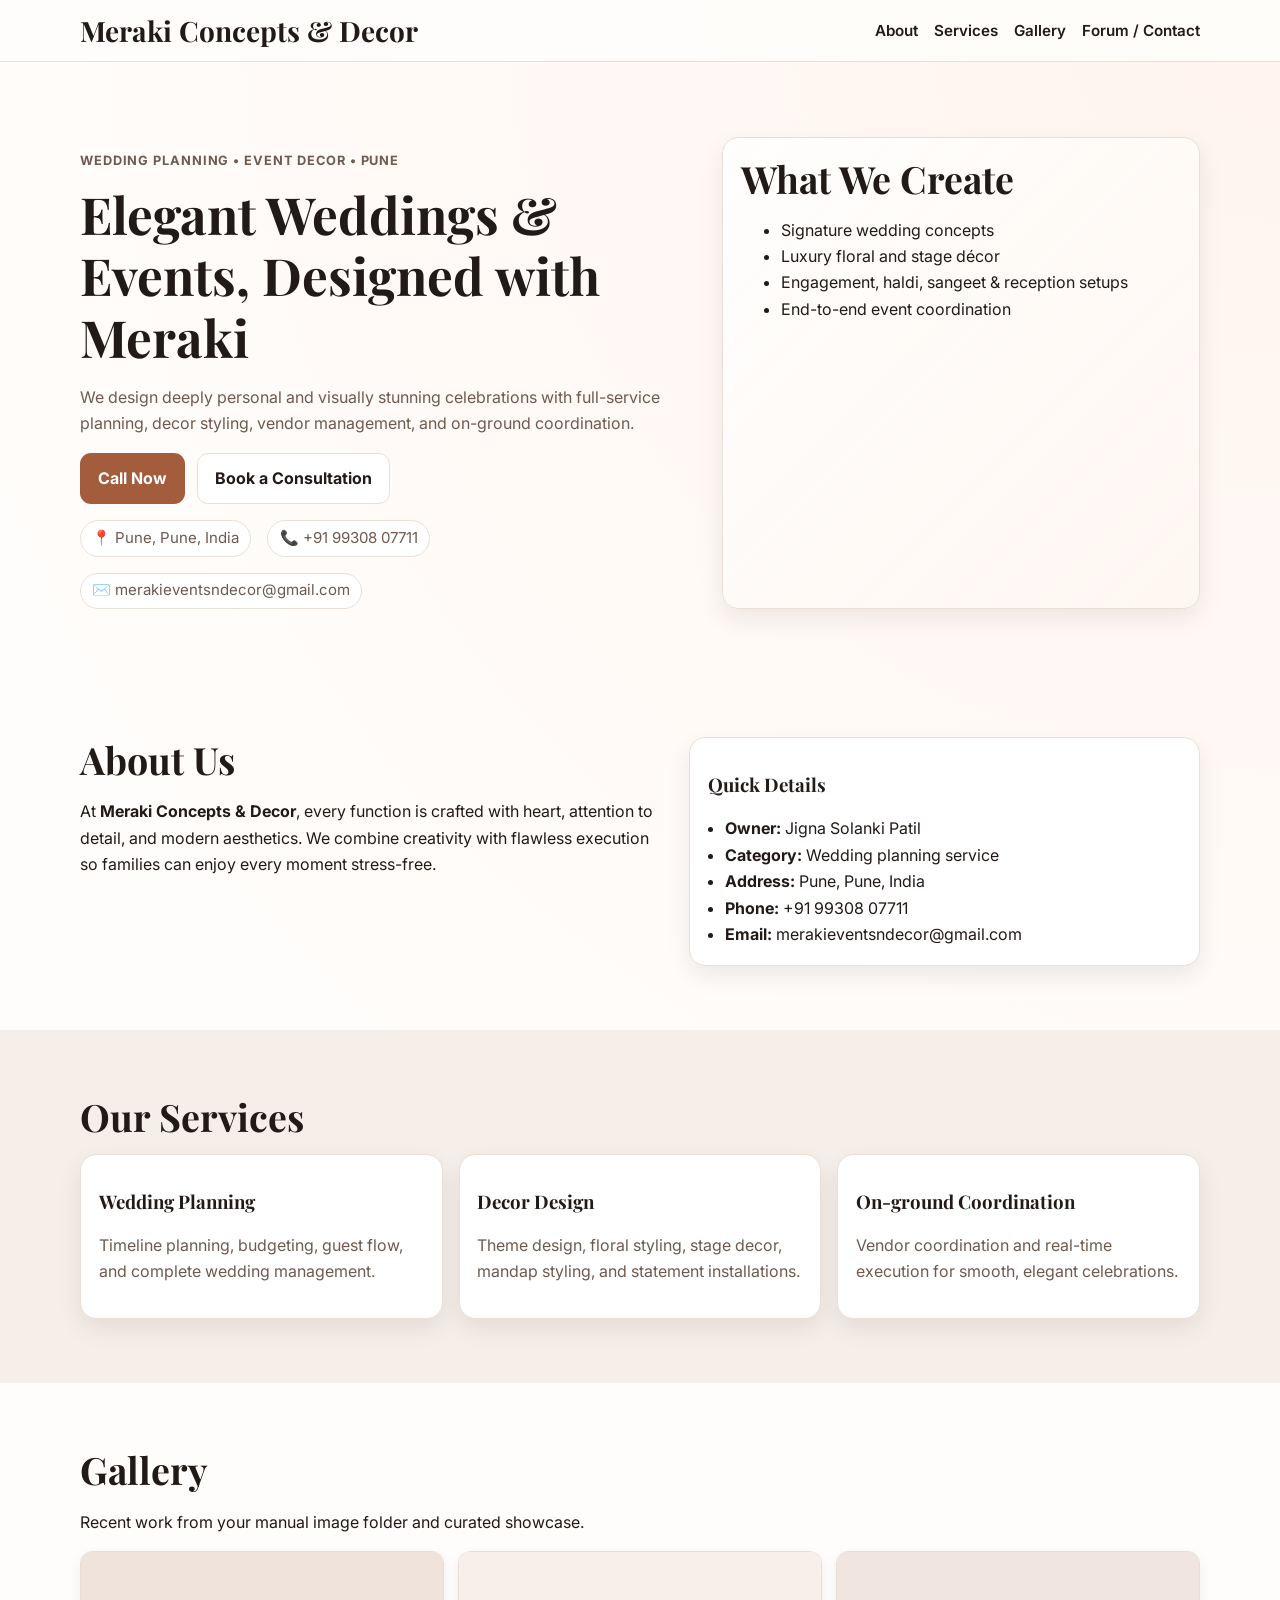
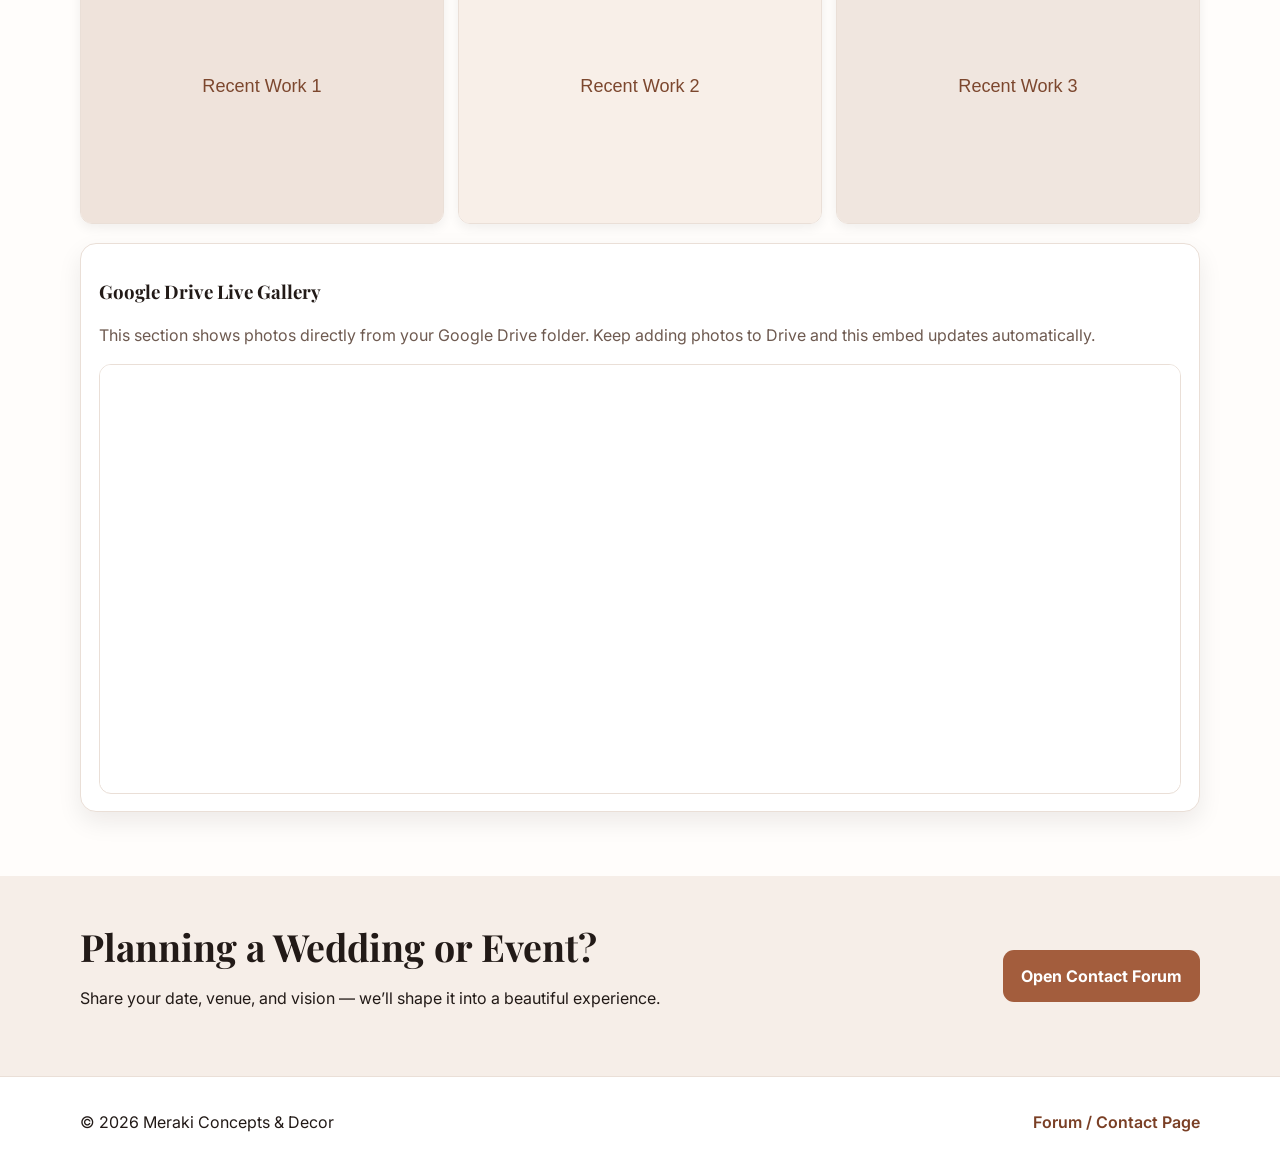
==== index.html @ d5816ac1 "Enhance site with configurable contact data, gallery workflow, and contact forum page" ====
<!DOCTYPE html>
<html lang="en">
  <head>
    <meta charset="UTF-8" />
    <meta name="viewport" content="width=device-width, initial-scale=1.0" />
    <title>Meraki Concepts & Decor | Luxury Wedding Planning in Pune</title>
    <meta
      name="description"
      content="Meraki Concepts & Decor is a Pune-based event decor and wedding planning company. Explore our work, services, and contact us for your next celebration."
    />
    <link rel="preconnect" href="https://fonts.googleapis.com" />
    <link rel="preconnect" href="https://fonts.gstatic.com" crossorigin />
    <link
      href="https://fonts.googleapis.com/css2?family=Playfair+Display:wght@600;700&family=Inter:wght@400;500;600;700&display=swap"
      rel="stylesheet"
    />
    <link rel="stylesheet" href="styles.css" />
  </head>
  <body>
    <header class="site-header" id="top">
      <div class="container nav-wrap">
        <a href="index.html" class="brand" id="brandName">Meraki Concepts & Decor</a>
        <button id="menuToggle" class="menu-toggle" aria-label="Toggle navigation">☰</button>
        <nav id="mainNav" class="nav-links">
          <a href="#about">About</a>
          <a href="#services">Services</a>
          <a href="#gallery">Gallery</a>
          <a href="contact.html">Forum / Contact</a>
        </nav>
      </div>
    </header>

    <main>
      <section class="hero section">
        <div class="container hero-grid">
          <div>
            <p class="eyebrow">Wedding Planning • Event Decor • Pune</p>
            <h1 id="heroTagline">Elegant Weddings & Events, Designed with Meraki</h1>
            <p>
              We design deeply personal and visually stunning celebrations with full-service planning,
              decor styling, vendor management, and on-ground coordination.
            </p>
            <div class="hero-cta">
              <a class="btn btn-primary" id="callBtn" href="tel:+919930807711">Call Now</a>
              <a class="btn btn-light" href="contact.html">Book a Consultation</a>
            </div>
            <div class="hero-mini" id="contactStrip"></div>
          </div>
          <div class="hero-card glass">
            <h2>What We Create</h2>
            <ul>
              <li>Signature wedding concepts</li>
              <li>Luxury floral and stage décor</li>
              <li>Engagement, haldi, sangeet & reception setups</li>
              <li>End-to-end event coordination</li>
            </ul>
          </div>
        </div>
      </section>

      <section id="about" class="section">
        <div class="container split-grid">
          <div>
            <h2>About Us</h2>
            <p>
              At <strong id="aboutBusiness">Meraki Concepts & Decor</strong>, every function is crafted with heart,
              attention to detail, and modern aesthetics. We combine creativity with flawless execution so families can
              enjoy every moment stress-free.
            </p>
          </div>
          <div class="card">
            <h3>Quick Details</h3>
            <ul id="quickDetails"></ul>
          </div>
        </div>
      </section>

      <section id="services" class="section alt">
        <div class="container">
          <h2>Our Services</h2>
          <div class="service-grid">
            <article class="card service-card">
              <h3>Wedding Planning</h3>
              <p>Timeline planning, budgeting, guest flow, and complete wedding management.</p>
            </article>
            <article class="card service-card">
              <h3>Decor Design</h3>
              <p>Theme design, floral styling, stage decor, mandap styling, and statement installations.</p>
            </article>
            <article class="card service-card">
              <h3>On-ground Coordination</h3>
              <p>Vendor coordination and real-time execution for smooth, elegant celebrations.</p>
            </article>
          </div>
        </div>
      </section>

      <section id="gallery" class="section">
        <div class="container">
          <h2>Gallery</h2>
          <p>Recent work from your manual image folder and curated showcase.</p>
          <div id="manualGallery" class="gallery-grid"></div>

          <div class="drive-panel card">
            <h3>Google Drive Live Gallery</h3>
            <p>
              This section shows photos directly from your Google Drive folder. Keep adding photos to Drive and this
              embed updates automatically.
            </p>
            <div class="drive-embed-wrap">
              <iframe
                id="driveFrame"
                title="Meraki Drive Gallery"
                loading="lazy"
                referrerpolicy="no-referrer"
                src="https://drive.google.com/embeddedfolderview?id=1OfuHh6qv8I1UKdIUGpx8s-ZlJScgmIAZ#grid"
              ></iframe>
            </div>
          </div>
        </div>
      </section>

      <section class="section alt cta-band">
        <div class="container cta-inner">
          <div>
            <h2>Planning a Wedding or Event?</h2>
            <p>Share your date, venue, and vision — we’ll shape it into a beautiful experience.</p>
          </div>
          <a class="btn btn-primary" href="contact.html">Open Contact Forum</a>
        </div>
      </section>
    </main>

    <footer class="site-footer">
      <div class="container footer-wrap">
        <p>© <span id="year"></span> <span id="footerBusiness">Meraki Concepts & Decor</span></p>
        <a href="contact.html">Forum / Contact Page</a>
      </div>
    </footer>

    <script type="application/ld+json" id="schemaData"></script>
    <script src="script.js"></script>
  </body>
</html>
---- styles.css ----
:root {
  --bg: #fffdfb;
  --text: #221a17;
  --muted: #6e5a50;
  --primary: #a35d3d;
  --primary-dark: #7a3f25;
  --alt: #f6eee8;
  --line: #eadfd7;
  --card: #ffffff;
  --radius: 16px;
  --shadow: 0 10px 24px rgba(29, 18, 12, 0.08);
}

* {
  box-sizing: border-box;
}

body {
  margin: 0;
  font-family: Inter, sans-serif;
  color: var(--text);
  background: radial-gradient(circle at top right, #fff4ee, var(--bg) 45%);
  line-height: 1.65;
}

h1,
h2,
h3,
.brand {
  font-family: "Playfair Display", serif;
  line-height: 1.2;
}

.container {
  width: min(1120px, 92%);
  margin: 0 auto;
}

.section {
  padding: 4rem 0;
}

.alt {
  background: var(--alt);
}

.site-header {
  position: sticky;
  top: 0;
  z-index: 20;
  background: rgba(255, 253, 251, 0.92);
  backdrop-filter: blur(8px);
  border-bottom: 1px solid var(--line);
}

.nav-wrap {
  display: flex;
  align-items: center;
  justify-content: space-between;
  padding: 0.85rem 0;
  gap: 1rem;
}

.brand {
  text-decoration: none;
  color: var(--text);
  font-weight: 700;
  font-size: clamp(1.2rem, 2.5vw, 1.75rem);
}

.nav-links {
  display: flex;
  align-items: center;
  gap: 1rem;
}

.nav-links a {
  text-decoration: none;
  color: var(--text);
  font-weight: 600;
  font-size: 0.95rem;
}

.menu-toggle {
  display: none;
  border: 1px solid var(--line);
  background: #fff;
  border-radius: 10px;
  font-size: 1.15rem;
  padding: 0.35rem 0.6rem;
}

.hero {
  padding-top: 4.7rem;
}

.hero-grid,
.split-grid,
.forum-grid {
  display: grid;
  gap: 1.35rem;
}

.hero-grid {
  grid-template-columns: 1.3fr 1fr;
}

.split-grid,
.forum-grid {
  grid-template-columns: 1.15fr 1fr;
}

.eyebrow {
  color: var(--primary-dark);
  text-transform: uppercase;
  font-weight: 700;
  letter-spacing: 0.07em;
  font-size: 0.8rem;
}

h1 {
  margin: 0.4rem 0 0.8rem;
  font-size: clamp(2rem, 5vw, 3.2rem);
}

h2 {
  margin: 0 0 0.9rem;
  font-size: clamp(1.7rem, 3.8vw, 2.35rem);
}

.hero p,
.card p {
  color: var(--muted);
}

.hero-cta {
  display: flex;
  flex-wrap: wrap;
  gap: 0.8rem;
  margin: 1rem 0;
}

.hero-mini {
  display: flex;
  gap: 1rem;
  flex-wrap: wrap;
  color: var(--muted);
  font-size: 0.94rem;
}

.hero-mini span {
  background: #fff;
  border: 1px solid var(--line);
  border-radius: 999px;
  padding: 0.3rem 0.7rem;
}

.card,
.glass {
  background: var(--card);
  border: 1px solid var(--line);
  border-radius: var(--radius);
  padding: 1.1rem;
  box-shadow: var(--shadow);
}

.glass {
  background: linear-gradient(135deg, rgba(255, 255, 255, 0.85), rgba(255, 247, 241, 0.93));
}

#quickDetails,
.contact-list {
  margin: 0;
  padding-left: 1.1rem;
}

.service-grid {
  display: grid;
  grid-template-columns: repeat(3, 1fr);
  gap: 1rem;
}

.gallery-grid {
  margin-top: 1rem;
  display: grid;
  grid-template-columns: repeat(3, 1fr);
  gap: 0.85rem;
}

.gallery-grid img {
  width: 100%;
  aspect-ratio: 4 / 3;
  object-fit: cover;
  border-radius: 12px;
  border: 1px solid var(--line);
  box-shadow: 0 4px 12px rgba(20, 15, 10, 0.06);
}

.drive-panel {
  margin-top: 1.2rem;
}

.drive-embed-wrap {
  border-radius: 12px;
  overflow: hidden;
  border: 1px solid var(--line);
  margin-top: 0.8rem;
}

#driveFrame {
  width: 100%;
  min-height: 420px;
  border: 0;
  background: #fff;
}

.cta-band {
  padding: 3rem 0;
}

.cta-inner {
  display: flex;
  justify-content: space-between;
  align-items: center;
  gap: 1rem;
}

.forum-hero {
  padding-top: 5rem;
}

.forum-form {
  display: grid;
  gap: 0.85rem;
}

input,
textarea {
  width: 100%;
  border: 1px solid var(--line);
  border-radius: 10px;
  padding: 0.65rem;
  margin-top: 0.3rem;
  font: inherit;
}

.form-actions {
  display: flex;
  gap: 0.7rem;
  flex-wrap: wrap;
}

.hint {
  margin: 0;
  font-size: 0.85rem;
  color: var(--muted);
}

.btn {
  display: inline-block;
  border-radius: 11px;
  text-decoration: none;
  padding: 0.72rem 1.05rem;
  border: 1px solid transparent;
  font-weight: 700;
  cursor: pointer;
}

.btn-primary {
  background: var(--primary);
  color: #fff;
}

.btn-primary:hover {
  background: var(--primary-dark);
}

.btn-light {
  background: #fff;
  border-color: var(--line);
  color: var(--text);
}

.site-footer {
  border-top: 1px solid var(--line);
  background: #fff;
}

.footer-wrap {
  display: flex;
  justify-content: space-between;
  align-items: center;
  gap: 1rem;
  padding: 1rem 0;
}

.footer-wrap a {
  color: var(--primary-dark);
  font-weight: 600;
  text-decoration: none;
}

@media (max-width: 920px) {
  .hero-grid,
  .split-grid,
  .forum-grid,
  .service-grid,
  .gallery-grid,
  .cta-inner {
    grid-template-columns: 1fr;
    display: grid;
  }

  .menu-toggle {
    display: inline-block;
  }

  .nav-links {
    display: none;
    position: absolute;
    top: 62px;
    right: 4%;
    left: 4%;
    border-radius: 12px;
    border: 1px solid var(--line);
    background: #fff;
    padding: 0.8rem;
    flex-direction: column;
    align-items: flex-start;
  }

  .nav-links.open,
  .nav-links.force-open {
    display: flex;
  }
}
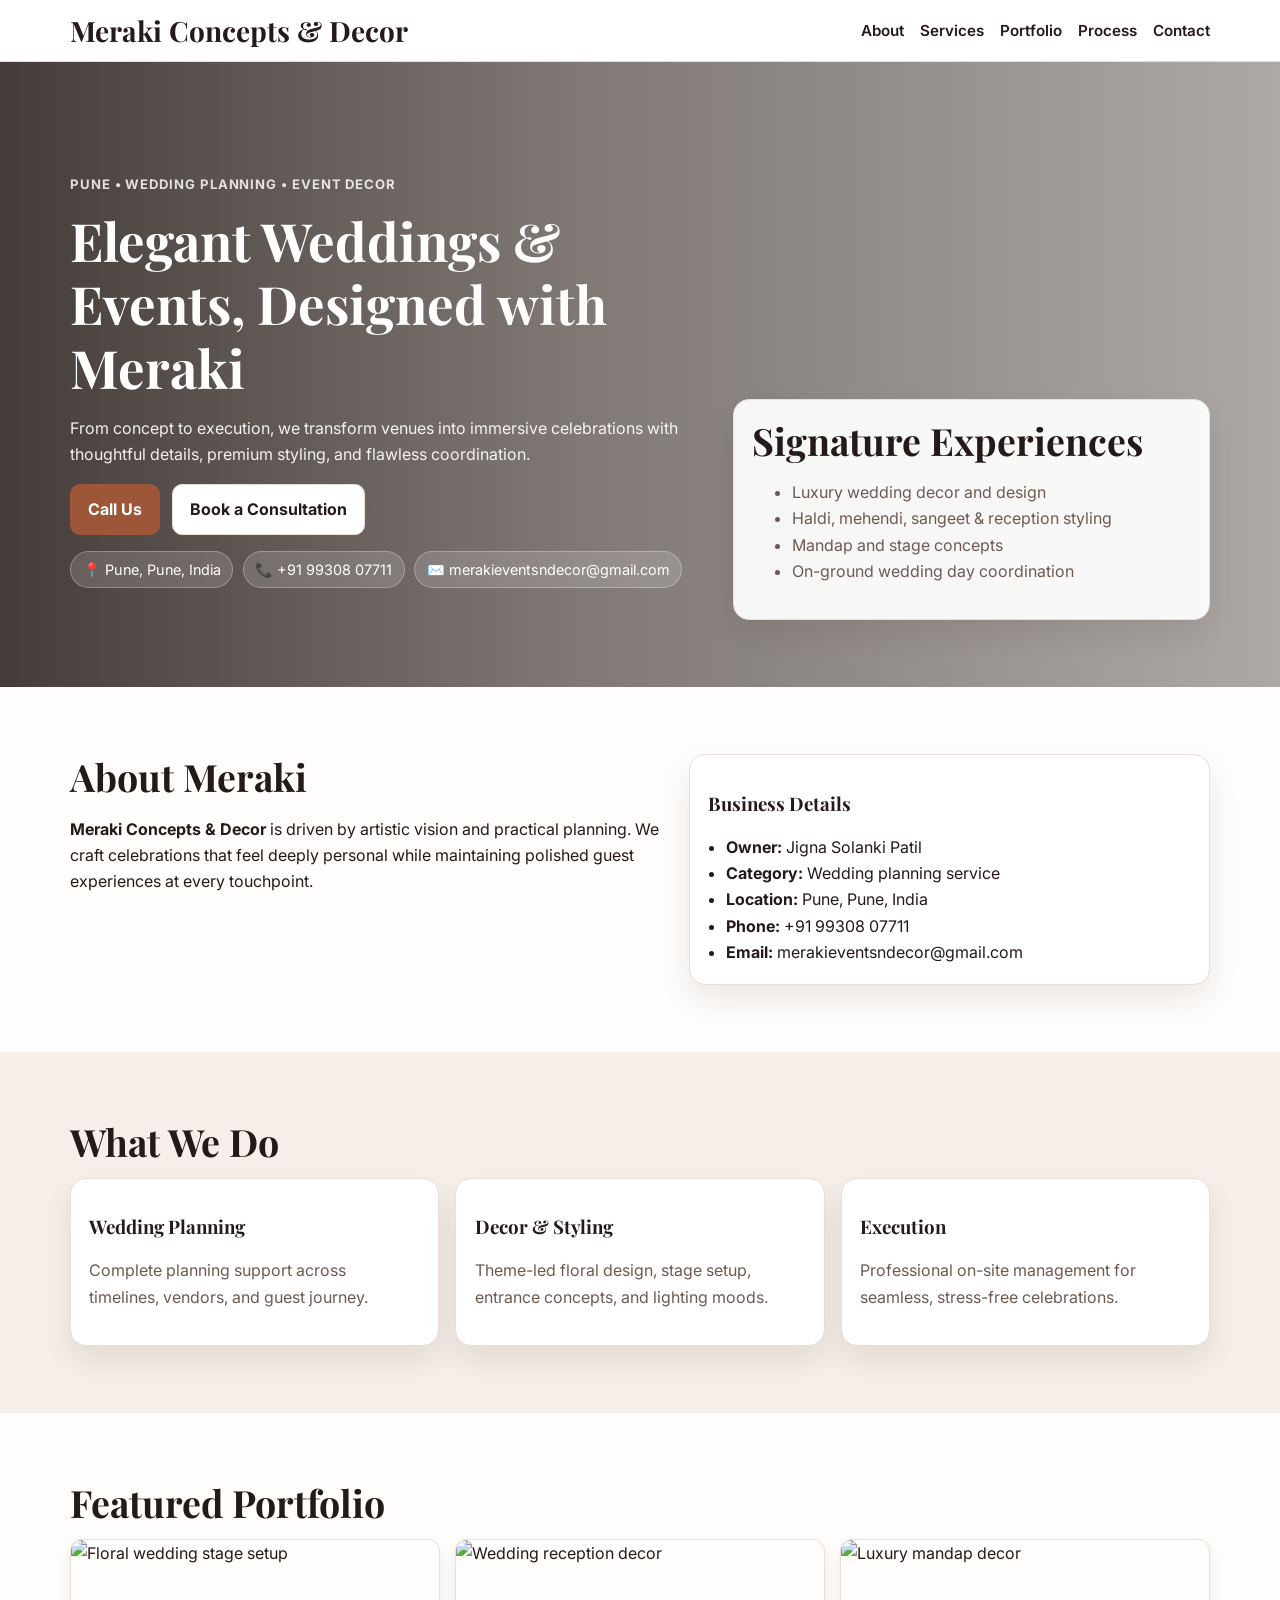
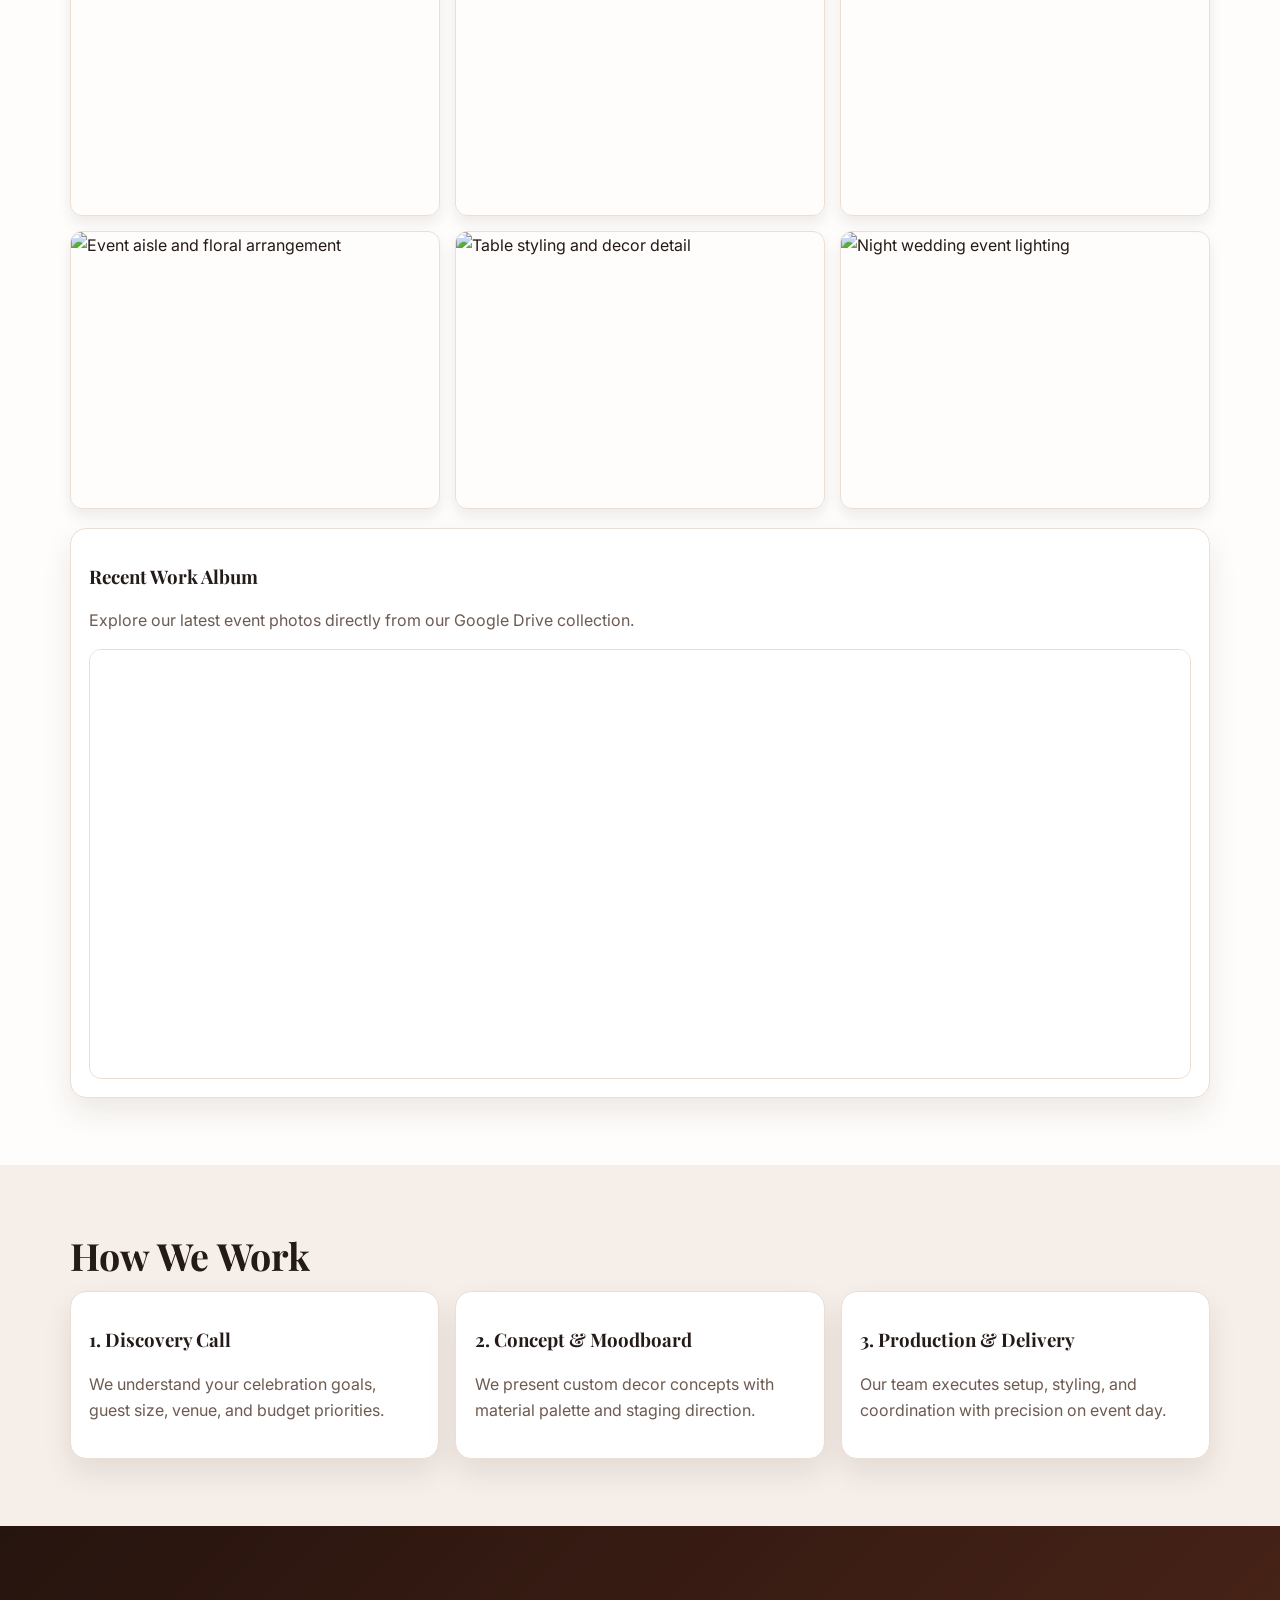
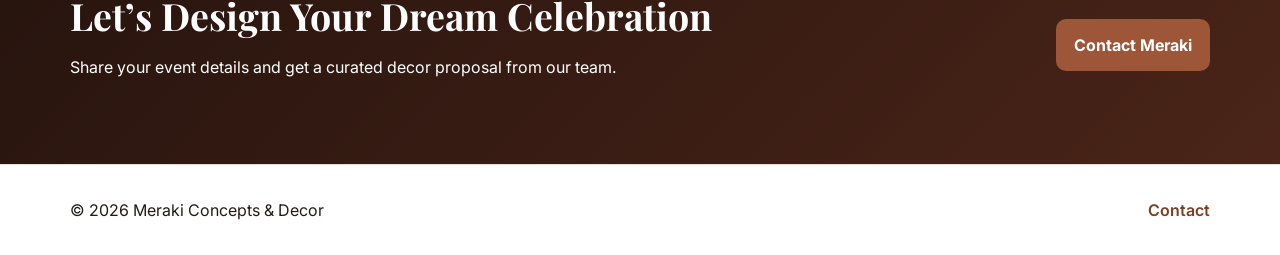
==== commit 2c5a6cf4: "Modernize site with production-focused content, visuals, and streamlined setup" ====
--- a/index.html
+++ b/index.html
@@ -3,10 +3,10 @@
   <head>
     <meta charset="UTF-8" />
     <meta name="viewport" content="width=device-width, initial-scale=1.0" />
-    <title>Meraki Concepts & Decor | Luxury Wedding Planning in Pune</title>
+    <title>Meraki Concepts & Decor | Wedding & Event Decor in Pune</title>
     <meta
       name="description"
-      content="Meraki Concepts & Decor is a Pune-based event decor and wedding planning company. Explore our work, services, and contact us for your next celebration."
+      content="Meraki Concepts & Decor creates elegant wedding and event experiences in Pune with premium decor styling and end-to-end planning."
     />
     <link rel="preconnect" href="https://fonts.googleapis.com" />
     <link rel="preconnect" href="https://fonts.gstatic.com" crossorigin />
@@ -24,35 +24,38 @@
         <nav id="mainNav" class="nav-links">
           <a href="#about">About</a>
           <a href="#services">Services</a>
-          <a href="#gallery">Gallery</a>
-          <a href="contact.html">Forum / Contact</a>
+          <a href="#portfolio">Portfolio</a>
+          <a href="#process">Process</a>
+          <a href="contact.html">Contact</a>
         </nav>
       </div>
     </header>
 
     <main>
       <section class="hero section">
+        <div class="hero-overlay"></div>
         <div class="container hero-grid">
-          <div>
-            <p class="eyebrow">Wedding Planning • Event Decor • Pune</p>
+          <div class="hero-content">
+            <p class="eyebrow">Pune • Wedding Planning • Event Decor</p>
             <h1 id="heroTagline">Elegant Weddings & Events, Designed with Meraki</h1>
             <p>
-              We design deeply personal and visually stunning celebrations with full-service planning,
-              decor styling, vendor management, and on-ground coordination.
+              From concept to execution, we transform venues into immersive celebrations with thoughtful details,
+              premium styling, and flawless coordination.
             </p>
             <div class="hero-cta">
-              <a class="btn btn-primary" id="callBtn" href="tel:+919930807711">Call Now</a>
+              <a class="btn btn-primary" id="callBtn" href="tel:+919930807711">Call Us</a>
               <a class="btn btn-light" href="contact.html">Book a Consultation</a>
             </div>
             <div class="hero-mini" id="contactStrip"></div>
           </div>
-          <div class="hero-card glass">
-            <h2>What We Create</h2>
+
+          <div class="hero-panel card">
+            <h2>Signature Experiences</h2>
             <ul>
-              <li>Signature wedding concepts</li>
-              <li>Luxury floral and stage décor</li>
-              <li>Engagement, haldi, sangeet & reception setups</li>
-              <li>End-to-end event coordination</li>
+              <li>Luxury wedding decor and design</li>
+              <li>Haldi, mehendi, sangeet & reception styling</li>
+              <li>Mandap and stage concepts</li>
+              <li>On-ground wedding day coordination</li>
             </ul>
           </div>
         </div>
@@ -61,15 +64,15 @@
       <section id="about" class="section">
         <div class="container split-grid">
           <div>
-            <h2>About Us</h2>
+            <h2>About Meraki</h2>
             <p>
-              At <strong id="aboutBusiness">Meraki Concepts & Decor</strong>, every function is crafted with heart,
-              attention to detail, and modern aesthetics. We combine creativity with flawless execution so families can
-              enjoy every moment stress-free.
+              <strong id="aboutBusiness">Meraki Concepts & Decor</strong> is driven by artistic vision and practical
+              planning. We craft celebrations that feel deeply personal while maintaining polished guest experiences at
+              every touchpoint.
             </p>
           </div>
           <div class="card">
-            <h3>Quick Details</h3>
+            <h3>Business Details</h3>
             <ul id="quickDetails"></ul>
           </div>
         </div>
@@ -77,36 +80,39 @@
 
       <section id="services" class="section alt">
         <div class="container">
-          <h2>Our Services</h2>
+          <h2>What We Do</h2>
           <div class="service-grid">
             <article class="card service-card">
               <h3>Wedding Planning</h3>
-              <p>Timeline planning, budgeting, guest flow, and complete wedding management.</p>
+              <p>Complete planning support across timelines, vendors, and guest journey.</p>
             </article>
             <article class="card service-card">
-              <h3>Decor Design</h3>
-              <p>Theme design, floral styling, stage decor, mandap styling, and statement installations.</p>
+              <h3>Decor & Styling</h3>
+              <p>Theme-led floral design, stage setup, entrance concepts, and lighting moods.</p>
             </article>
             <article class="card service-card">
-              <h3>On-ground Coordination</h3>
-              <p>Vendor coordination and real-time execution for smooth, elegant celebrations.</p>
+              <h3>Execution</h3>
+              <p>Professional on-site management for seamless, stress-free celebrations.</p>
             </article>
           </div>
         </div>
       </section>
 
-      <section id="gallery" class="section">
+      <section id="portfolio" class="section">
         <div class="container">
-          <h2>Gallery</h2>
-          <p>Recent work from your manual image folder and curated showcase.</p>
-          <div id="manualGallery" class="gallery-grid"></div>
+          <h2>Featured Portfolio</h2>
+          <div class="portfolio-grid">
+            <img src="https://images.unsplash.com/photo-1520854221256-17451cc331bf?auto=format&fit=crop&w=1200&q=80" alt="Floral wedding stage setup" loading="lazy" />
+            <img src="https://images.unsplash.com/photo-1469371670807-013ccf25f16a?auto=format&fit=crop&w=1200&q=80" alt="Wedding reception decor" loading="lazy" />
+            <img src="https://images.unsplash.com/photo-1519225421980-715cb0215aed?auto=format&fit=crop&w=1200&q=80" alt="Luxury mandap decor" loading="lazy" />
+            <img src="https://images.unsplash.com/photo-1460978812857-470ed1c77af0?auto=format&fit=crop&w=1200&q=80" alt="Event aisle and floral arrangement" loading="lazy" />
+            <img src="https://images.unsplash.com/photo-1478145046317-39f10e56b5e9?auto=format&fit=crop&w=1200&q=80" alt="Table styling and decor detail" loading="lazy" />
+            <img src="https://images.unsplash.com/photo-1507504031003-b417219a0fde?auto=format&fit=crop&w=1200&q=80" alt="Night wedding event lighting" loading="lazy" />
+          </div>
 
           <div class="drive-panel card">
-            <h3>Google Drive Live Gallery</h3>
-            <p>
-              This section shows photos directly from your Google Drive folder. Keep adding photos to Drive and this
-              embed updates automatically.
-            </p>
+            <h3>Recent Work Album</h3>
+            <p>Explore our latest event photos directly from our Google Drive collection.</p>
             <div class="drive-embed-wrap">
               <iframe
                 id="driveFrame"
@@ -120,13 +126,33 @@
         </div>
       </section>
 
-      <section class="section alt cta-band">
+      <section id="process" class="section alt">
+        <div class="container">
+          <h2>How We Work</h2>
+          <div class="process-grid">
+            <article class="card">
+              <h3>1. Discovery Call</h3>
+              <p>We understand your celebration goals, guest size, venue, and budget priorities.</p>
+            </article>
+            <article class="card">
+              <h3>2. Concept & Moodboard</h3>
+              <p>We present custom decor concepts with material palette and staging direction.</p>
+            </article>
+            <article class="card">
+              <h3>3. Production & Delivery</h3>
+              <p>Our team executes setup, styling, and coordination with precision on event day.</p>
+            </article>
+          </div>
+        </div>
+      </section>
+
+      <section class="section cta-band">
         <div class="container cta-inner">
           <div>
-            <h2>Planning a Wedding or Event?</h2>
-            <p>Share your date, venue, and vision — we’ll shape it into a beautiful experience.</p>
+            <h2>Let’s Design Your Dream Celebration</h2>
+            <p>Share your event details and get a curated decor proposal from our team.</p>
           </div>
-          <a class="btn btn-primary" href="contact.html">Open Contact Forum</a>
+          <a class="btn btn-primary" href="contact.html">Contact Meraki</a>
         </div>
       </section>
     </main>
@@ -134,7 +160,7 @@
     <footer class="site-footer">
       <div class="container footer-wrap">
         <p>© <span id="year"></span> <span id="footerBusiness">Meraki Concepts & Decor</span></p>
-        <a href="contact.html">Forum / Contact Page</a>
+        <a href="contact.html">Contact</a>
       </div>
     </footer>
 
--- a/styles.css
+++ b/styles.css
@@ -1,14 +1,14 @@
 :root {
   --bg: #fffdfb;
-  --text: #221a17;
-  --muted: #6e5a50;
-  --primary: #a35d3d;
-  --primary-dark: #7a3f25;
+  --text: #241a17;
+  --muted: #6d5a51;
+  --primary: #9d5637;
+  --primary-dark: #7b3f25;
   --alt: #f6eee8;
-  --line: #eadfd7;
+  --line: #eaded5;
   --card: #ffffff;
   --radius: 16px;
-  --shadow: 0 10px 24px rgba(29, 18, 12, 0.08);
+  --shadow: 0 14px 30px rgba(34, 20, 13, 0.09);
 }
 
 * {
@@ -19,7 +19,7 @@
   margin: 0;
   font-family: Inter, sans-serif;
   color: var(--text);
-  background: radial-gradient(circle at top right, #fff4ee, var(--bg) 45%);
+  background: var(--bg);
   line-height: 1.65;
 }
 
@@ -32,12 +32,12 @@
 }
 
 .container {
-  width: min(1120px, 92%);
+  width: min(1140px, 92%);
   margin: 0 auto;
 }
 
 .section {
-  padding: 4rem 0;
+  padding: 4.2rem 0;
 }
 
 .alt {
@@ -48,24 +48,24 @@
   position: sticky;
   top: 0;
   z-index: 20;
-  background: rgba(255, 253, 251, 0.92);
+  background: rgba(255, 255, 255, 0.9);
+  border-bottom: 1px solid var(--line);
   backdrop-filter: blur(8px);
-  border-bottom: 1px solid var(--line);
 }
 
 .nav-wrap {
   display: flex;
   align-items: center;
   justify-content: space-between;
+  gap: 1rem;
   padding: 0.85rem 0;
-  gap: 1rem;
 }
 
 .brand {
   text-decoration: none;
   color: var(--text);
   font-weight: 700;
-  font-size: clamp(1.2rem, 2.5vw, 1.75rem);
+  font-size: clamp(1.18rem, 2.7vw, 1.75rem);
 }
 
 .nav-links {
@@ -75,8 +75,8 @@
 }
 
 .nav-links a {
+  color: var(--text);
   text-decoration: none;
-  color: var(--text);
   font-weight: 600;
   font-size: 0.95rem;
 }
@@ -86,86 +86,104 @@
   border: 1px solid var(--line);
   background: #fff;
   border-radius: 10px;
-  font-size: 1.15rem;
   padding: 0.35rem 0.6rem;
+  font-size: 1.1rem;
 }
 
 .hero {
-  padding-top: 4.7rem;
-}
-
-.hero-grid,
+  position: relative;
+  background-image: url("https://images.unsplash.com/photo-1511795409834-432f7b1728f2?auto=format&fit=crop&w=2000&q=80");
+  background-size: cover;
+  background-position: center;
+  overflow: hidden;
+}
+
+.hero-overlay {
+  position: absolute;
+  inset: 0;
+  background: linear-gradient(90deg, rgba(22, 12, 8, 0.8) 0%, rgba(22, 12, 8, 0.55) 45%, rgba(22, 12, 8, 0.35) 100%);
+}
+
+.hero-grid {
+  position: relative;
+  z-index: 1;
+  display: grid;
+  grid-template-columns: 1.35fr 1fr;
+  gap: 1.2rem;
+  color: #fff;
+}
+
+.hero-content {
+  padding: 2rem 0;
+}
+
+.eyebrow {
+  text-transform: uppercase;
+  letter-spacing: 0.07em;
+  font-size: 0.82rem;
+  font-weight: 700;
+  opacity: 0.9;
+}
+
+h1 {
+  margin: 0.45rem 0 0.8rem;
+  font-size: clamp(2rem, 5vw, 3.3rem);
+}
+
+h2 {
+  margin: 0 0 0.85rem;
+  font-size: clamp(1.65rem, 3.6vw, 2.35rem);
+}
+
+.hero p {
+  color: rgba(255, 255, 255, 0.92);
+}
+
+.hero-cta {
+  display: flex;
+  gap: 0.75rem;
+  flex-wrap: wrap;
+  margin: 1rem 0;
+}
+
+.hero-mini {
+  display: flex;
+  gap: 0.6rem;
+  flex-wrap: wrap;
+}
+
+.hero-mini span {
+  background: rgba(255, 255, 255, 0.15);
+  border: 1px solid rgba(255, 255, 255, 0.28);
+  border-radius: 999px;
+  padding: 0.35rem 0.72rem;
+  font-size: 0.9rem;
+}
+
+.card {
+  background: var(--card);
+  border: 1px solid var(--line);
+  border-radius: var(--radius);
+  padding: 1.15rem;
+  box-shadow: var(--shadow);
+}
+
+.hero-panel {
+  align-self: end;
+  background: rgba(255, 255, 255, 0.93);
+  color: var(--text);
+}
+
+.hero-panel li,
+.card p {
+  color: var(--muted);
+}
+
 .split-grid,
 .forum-grid {
   display: grid;
-  gap: 1.35rem;
-}
-
-.hero-grid {
-  grid-template-columns: 1.3fr 1fr;
-}
-
-.split-grid,
-.forum-grid {
   grid-template-columns: 1.15fr 1fr;
-}
-
-.eyebrow {
-  color: var(--primary-dark);
-  text-transform: uppercase;
-  font-weight: 700;
-  letter-spacing: 0.07em;
-  font-size: 0.8rem;
-}
-
-h1 {
-  margin: 0.4rem 0 0.8rem;
-  font-size: clamp(2rem, 5vw, 3.2rem);
-}
-
-h2 {
-  margin: 0 0 0.9rem;
-  font-size: clamp(1.7rem, 3.8vw, 2.35rem);
-}
-
-.hero p,
-.card p {
-  color: var(--muted);
-}
-
-.hero-cta {
-  display: flex;
-  flex-wrap: wrap;
-  gap: 0.8rem;
-  margin: 1rem 0;
-}
-
-.hero-mini {
-  display: flex;
-  gap: 1rem;
-  flex-wrap: wrap;
-  color: var(--muted);
-  font-size: 0.94rem;
-}
-
-.hero-mini span {
-  background: #fff;
-  border: 1px solid var(--line);
-  border-radius: 999px;
-  padding: 0.3rem 0.7rem;
-}
-
-.card,
-.glass {
-  background: var(--card);
-  border: 1px solid var(--line);
-  border-radius: var(--radius);
-  padding: 1.1rem;
-  box-shadow: var(--shadow);
-}
-
-.glass {
-  background: linear-gradient(135deg, rgba(255, 255, 255, 0.85), rgba(255, 247, 241, 0.93));
+  gap: 1.2rem;
 }
 
 #quickDetails,
@@ -174,26 +192,26 @@
   padding-left: 1.1rem;
 }
 
-.service-grid {
+.service-grid,
+.process-grid {
   display: grid;
   grid-template-columns: repeat(3, 1fr);
   gap: 1rem;
 }
 
-.gallery-grid {
-  margin-top: 1rem;
+.portfolio-grid {
   display: grid;
   grid-template-columns: repeat(3, 1fr);
-  gap: 0.85rem;
-}
-
-.gallery-grid img {
+  gap: 0.9rem;
+}
+
+.portfolio-grid img {
   width: 100%;
-  aspect-ratio: 4 / 3;
+  aspect-ratio: 4/3;
   object-fit: cover;
   border-radius: 12px;
   border: 1px solid var(--line);
-  box-shadow: 0 4px 12px rgba(20, 15, 10, 0.06);
+  box-shadow: 0 7px 14px rgba(25, 18, 14, 0.08);
 }
 
 .drive-panel {
@@ -201,10 +219,10 @@
 }
 
 .drive-embed-wrap {
+  margin-top: 0.75rem;
+  border: 1px solid var(--line);
   border-radius: 12px;
   overflow: hidden;
-  border: 1px solid var(--line);
-  margin-top: 0.8rem;
 }
 
 #driveFrame {
@@ -215,7 +233,8 @@
 }
 
 .cta-band {
-  padding: 3rem 0;
+  background: linear-gradient(135deg, #26140e, #4a2418);
+  color: #fff;
 }
 
 .cta-inner {
@@ -252,16 +271,16 @@
 
 .hint {
   margin: 0;
-  font-size: 0.85rem;
+  font-size: 0.84rem;
   color: var(--muted);
 }
 
 .btn {
   display: inline-block;
-  border-radius: 11px;
   text-decoration: none;
-  padding: 0.72rem 1.05rem;
+  border-radius: 10px;
   border: 1px solid transparent;
+  padding: 0.72rem 1.06rem;
   font-weight: 700;
   cursor: pointer;
 }
@@ -295,17 +314,18 @@
 }
 
 .footer-wrap a {
+  text-decoration: none;
   color: var(--primary-dark);
   font-weight: 600;
-  text-decoration: none;
-}
-
-@media (max-width: 920px) {
+}
+
+@media (max-width: 980px) {
   .hero-grid,
   .split-grid,
   .forum-grid,
   .service-grid,
-  .gallery-grid,
+  .process-grid,
+  .portfolio-grid,
   .cta-inner {
     grid-template-columns: 1fr;
     display: grid;
@@ -319,11 +339,11 @@
     display: none;
     position: absolute;
     top: 62px;
+    left: 4%;
     right: 4%;
-    left: 4%;
+    background: #fff;
+    border: 1px solid var(--line);
     border-radius: 12px;
-    border: 1px solid var(--line);
-    background: #fff;
     padding: 0.8rem;
     flex-direction: column;
     align-items: flex-start;
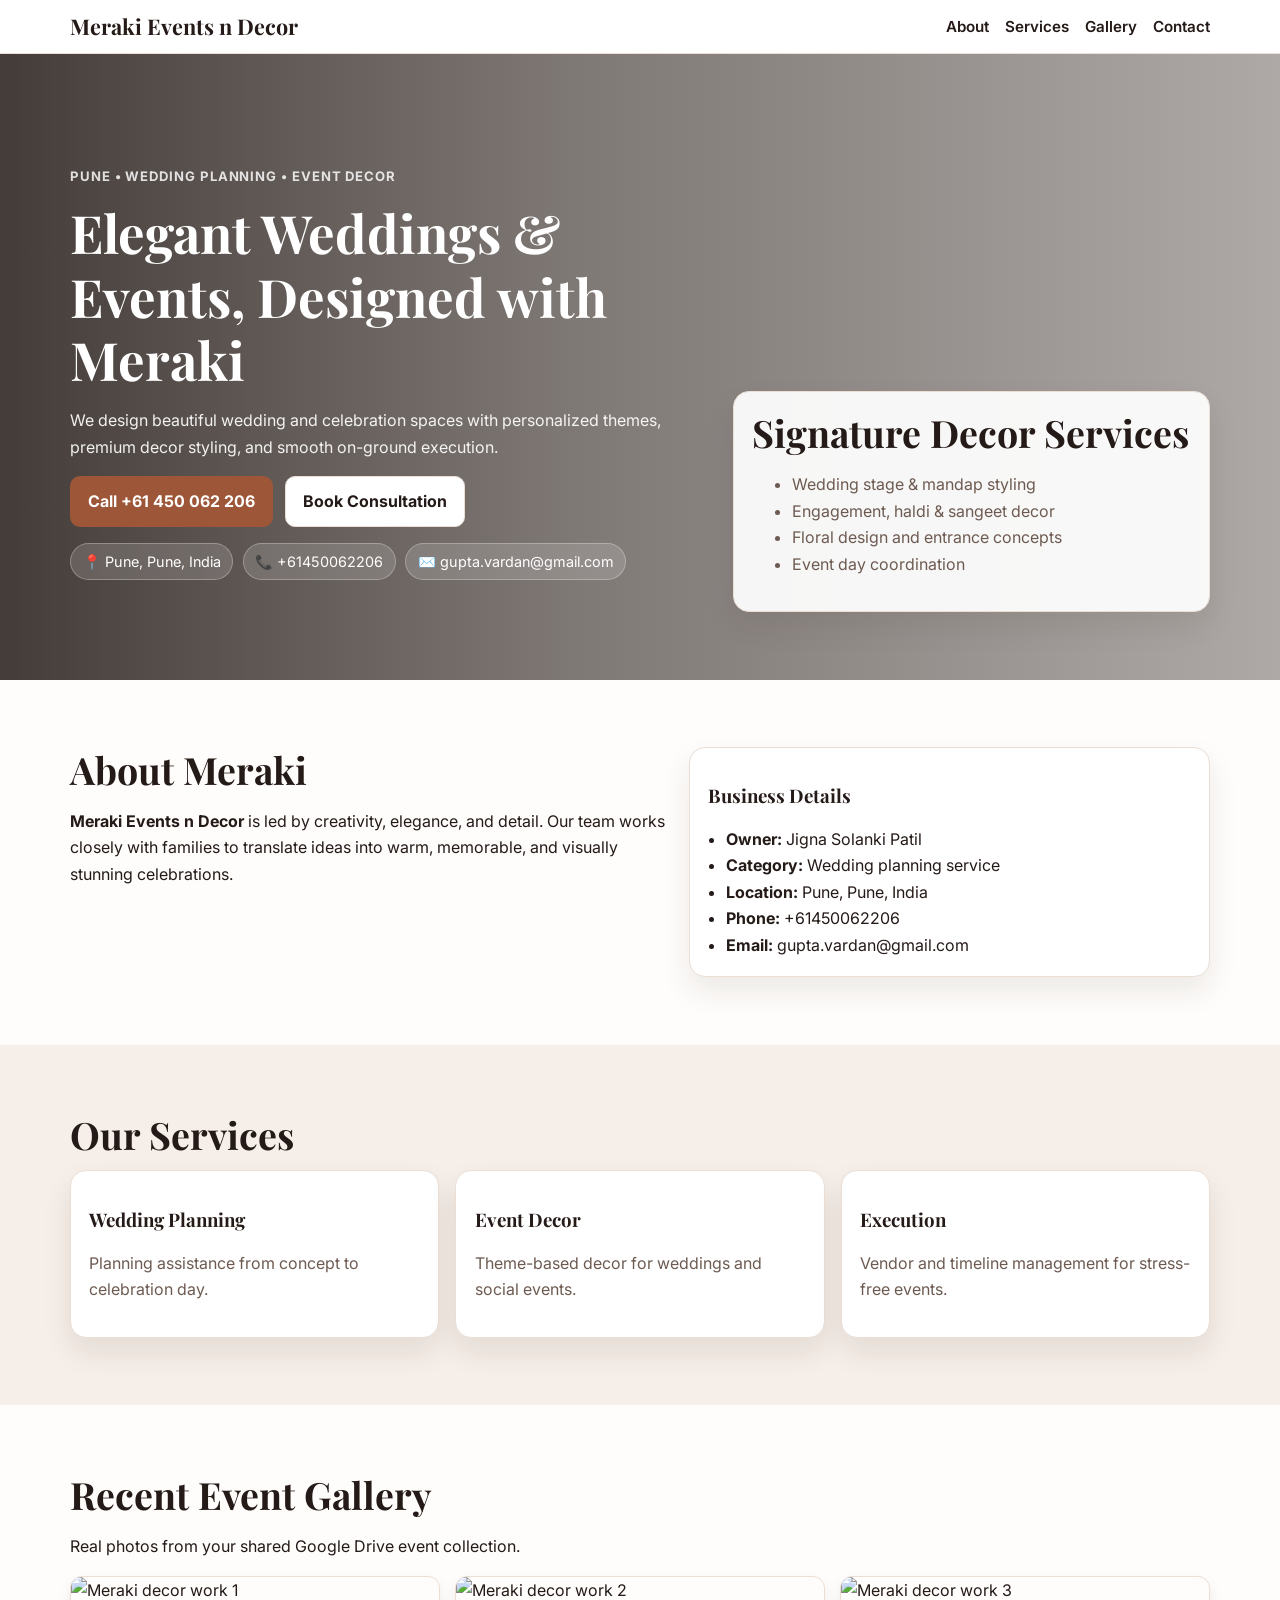
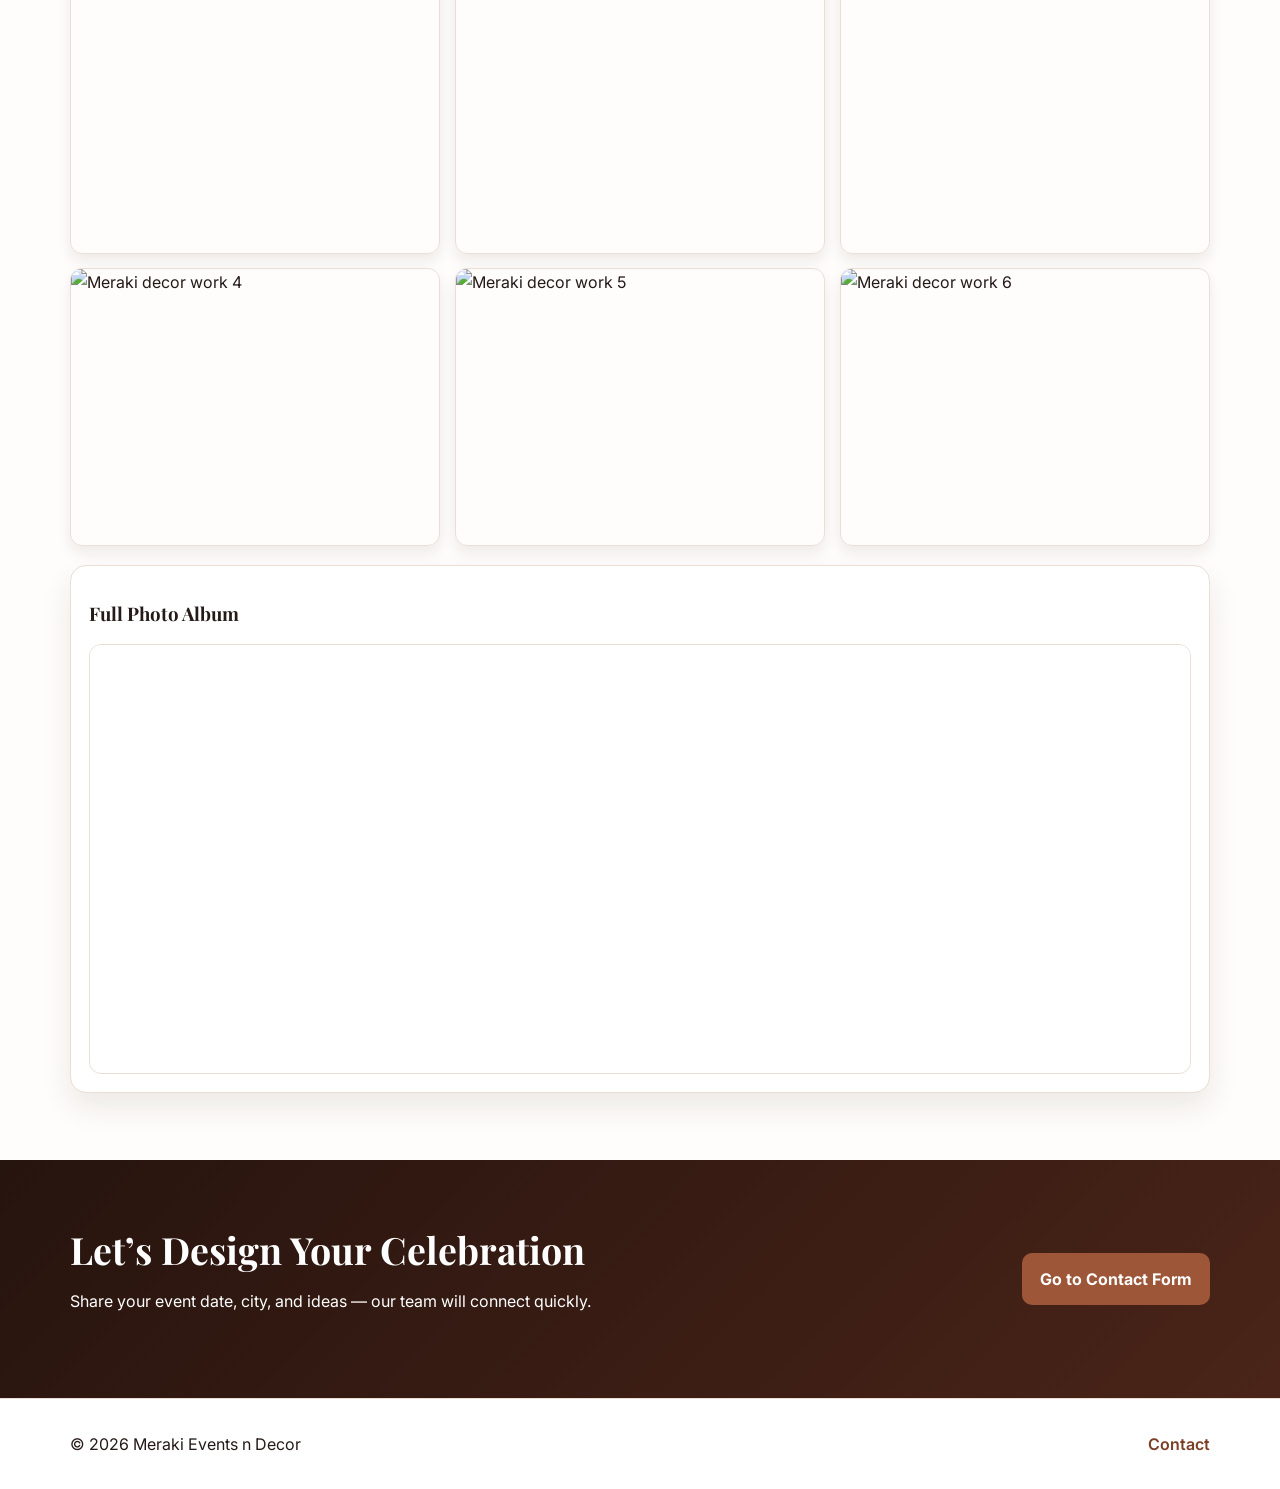
==== commit 47535e0e: "Use provided branding and real Drive photos; update testing contact details" ====
--- a/index.html
+++ b/index.html
@@ -3,10 +3,10 @@
   <head>
     <meta charset="UTF-8" />
     <meta name="viewport" content="width=device-width, initial-scale=1.0" />
-    <title>Meraki Concepts & Decor | Wedding & Event Decor in Pune</title>
+    <title>Meraki Events n Decor | Pune Weddings & Event Styling</title>
     <meta
       name="description"
-      content="Meraki Concepts & Decor creates elegant wedding and event experiences in Pune with premium decor styling and end-to-end planning."
+      content="Meraki Events n Decor creates elegant weddings and event decor in Pune with complete planning and execution services."
     />
     <link rel="preconnect" href="https://fonts.googleapis.com" />
     <link rel="preconnect" href="https://fonts.gstatic.com" crossorigin />
@@ -19,14 +19,16 @@
   <body>
     <header class="site-header" id="top">
       <div class="container nav-wrap">
-        <a href="index.html" class="brand" id="brandName">Meraki Concepts & Decor</a>
+        <a href="index.html" class="brand" id="brandName">
+          <img src="assets/meraki-logo.svg" alt="Meraki logo" class="brand-logo" />
+          <span>Meraki Events n Decor</span>
+        </a>
         <button id="menuToggle" class="menu-toggle" aria-label="Toggle navigation">☰</button>
         <nav id="mainNav" class="nav-links">
           <a href="#about">About</a>
           <a href="#services">Services</a>
-          <a href="#portfolio">Portfolio</a>
-          <a href="#process">Process</a>
-          <a href="contact.html">Contact</a>
+          <a href="#gallery">Gallery</a>
+          <a href="#contact">Contact</a>
         </nav>
       </div>
     </header>
@@ -39,23 +41,23 @@
             <p class="eyebrow">Pune • Wedding Planning • Event Decor</p>
             <h1 id="heroTagline">Elegant Weddings & Events, Designed with Meraki</h1>
             <p>
-              From concept to execution, we transform venues into immersive celebrations with thoughtful details,
-              premium styling, and flawless coordination.
+              We design beautiful wedding and celebration spaces with personalized themes, premium decor styling,
+              and smooth on-ground execution.
             </p>
             <div class="hero-cta">
-              <a class="btn btn-primary" id="callBtn" href="tel:+919930807711">Call Us</a>
-              <a class="btn btn-light" href="contact.html">Book a Consultation</a>
+              <a class="btn btn-primary" id="callBtn" href="tel:+61450062206">Call +61 450 062 206</a>
+              <a class="btn btn-light" href="contact.html">Book Consultation</a>
             </div>
             <div class="hero-mini" id="contactStrip"></div>
           </div>
 
           <div class="hero-panel card">
-            <h2>Signature Experiences</h2>
+            <h2>Signature Decor Services</h2>
             <ul>
-              <li>Luxury wedding decor and design</li>
-              <li>Haldi, mehendi, sangeet & reception styling</li>
-              <li>Mandap and stage concepts</li>
-              <li>On-ground wedding day coordination</li>
+              <li>Wedding stage & mandap styling</li>
+              <li>Engagement, haldi & sangeet decor</li>
+              <li>Floral design and entrance concepts</li>
+              <li>Event day coordination</li>
             </ul>
           </div>
         </div>
@@ -66,9 +68,9 @@
           <div>
             <h2>About Meraki</h2>
             <p>
-              <strong id="aboutBusiness">Meraki Concepts & Decor</strong> is driven by artistic vision and practical
-              planning. We craft celebrations that feel deeply personal while maintaining polished guest experiences at
-              every touchpoint.
+              <strong id="aboutBusiness">Meraki Events n Decor</strong> is led by creativity, elegance, and detail.
+              Our team works closely with families to translate ideas into warm, memorable, and visually stunning
+              celebrations.
             </p>
           </div>
           <div class="card">
@@ -80,39 +82,30 @@
 
       <section id="services" class="section alt">
         <div class="container">
-          <h2>What We Do</h2>
+          <h2>Our Services</h2>
           <div class="service-grid">
-            <article class="card service-card">
-              <h3>Wedding Planning</h3>
-              <p>Complete planning support across timelines, vendors, and guest journey.</p>
-            </article>
-            <article class="card service-card">
-              <h3>Decor & Styling</h3>
-              <p>Theme-led floral design, stage setup, entrance concepts, and lighting moods.</p>
-            </article>
-            <article class="card service-card">
-              <h3>Execution</h3>
-              <p>Professional on-site management for seamless, stress-free celebrations.</p>
-            </article>
+            <article class="card"><h3>Wedding Planning</h3><p>Planning assistance from concept to celebration day.</p></article>
+            <article class="card"><h3>Event Decor</h3><p>Theme-based decor for weddings and social events.</p></article>
+            <article class="card"><h3>Execution</h3><p>Vendor and timeline management for stress-free events.</p></article>
           </div>
         </div>
       </section>
 
-      <section id="portfolio" class="section">
+      <section id="gallery" class="section">
         <div class="container">
-          <h2>Featured Portfolio</h2>
+          <h2>Recent Event Gallery</h2>
+          <p>Real photos from your shared Google Drive event collection.</p>
           <div class="portfolio-grid">
-            <img src="https://images.unsplash.com/photo-1520854221256-17451cc331bf?auto=format&fit=crop&w=1200&q=80" alt="Floral wedding stage setup" loading="lazy" />
-            <img src="https://images.unsplash.com/photo-1469371670807-013ccf25f16a?auto=format&fit=crop&w=1200&q=80" alt="Wedding reception decor" loading="lazy" />
-            <img src="https://images.unsplash.com/photo-1519225421980-715cb0215aed?auto=format&fit=crop&w=1200&q=80" alt="Luxury mandap decor" loading="lazy" />
-            <img src="https://images.unsplash.com/photo-1460978812857-470ed1c77af0?auto=format&fit=crop&w=1200&q=80" alt="Event aisle and floral arrangement" loading="lazy" />
-            <img src="https://images.unsplash.com/photo-1478145046317-39f10e56b5e9?auto=format&fit=crop&w=1200&q=80" alt="Table styling and decor detail" loading="lazy" />
-            <img src="https://images.unsplash.com/photo-1507504031003-b417219a0fde?auto=format&fit=crop&w=1200&q=80" alt="Night wedding event lighting" loading="lazy" />
+            <img src="https://drive.google.com/thumbnail?id=14P8KC4mBQKugwkgBbtPJh0xOGYLfcnZH&sz=w1600" alt="Meraki decor work 1" loading="lazy" />
+            <img src="https://drive.google.com/thumbnail?id=1EKroxc3asDu9cOgsoLPdJBeeqeZWo-7_&sz=w1600" alt="Meraki decor work 2" loading="lazy" />
+            <img src="https://drive.google.com/thumbnail?id=1CbzVqeHrGC1ZdTbvIPQ_s-erAk9Gq9gB&sz=w1600" alt="Meraki decor work 3" loading="lazy" />
+            <img src="https://drive.google.com/thumbnail?id=1ExRZPqMIsi0z-h35vrgw2mJPGdw9HlkF&sz=w1600" alt="Meraki decor work 4" loading="lazy" />
+            <img src="https://drive.google.com/thumbnail?id=1iPq8YhyZ6Dv6SFmkYYGeqFR1ZYDje3Hj&sz=w1600" alt="Meraki decor work 5" loading="lazy" />
+            <img src="https://drive.google.com/thumbnail?id=1NBS741nc0uFmhh9qQby-FmQugwHqCbC9&sz=w1600" alt="Meraki decor work 6" loading="lazy" />
           </div>
 
           <div class="drive-panel card">
-            <h3>Recent Work Album</h3>
-            <p>Explore our latest event photos directly from our Google Drive collection.</p>
+            <h3>Full Photo Album</h3>
             <div class="drive-embed-wrap">
               <iframe
                 id="driveFrame"
@@ -126,40 +119,20 @@
         </div>
       </section>
 
-      <section id="process" class="section alt">
-        <div class="container">
-          <h2>How We Work</h2>
-          <div class="process-grid">
-            <article class="card">
-              <h3>1. Discovery Call</h3>
-              <p>We understand your celebration goals, guest size, venue, and budget priorities.</p>
-            </article>
-            <article class="card">
-              <h3>2. Concept & Moodboard</h3>
-              <p>We present custom decor concepts with material palette and staging direction.</p>
-            </article>
-            <article class="card">
-              <h3>3. Production & Delivery</h3>
-              <p>Our team executes setup, styling, and coordination with precision on event day.</p>
-            </article>
-          </div>
-        </div>
-      </section>
-
-      <section class="section cta-band">
+      <section id="contact" class="section cta-band">
         <div class="container cta-inner">
           <div>
-            <h2>Let’s Design Your Dream Celebration</h2>
-            <p>Share your event details and get a curated decor proposal from our team.</p>
+            <h2>Let’s Design Your Celebration</h2>
+            <p>Share your event date, city, and ideas — our team will connect quickly.</p>
           </div>
-          <a class="btn btn-primary" href="contact.html">Contact Meraki</a>
+          <a class="btn btn-primary" href="contact.html">Go to Contact Form</a>
         </div>
       </section>
     </main>
 
     <footer class="site-footer">
       <div class="container footer-wrap">
-        <p>© <span id="year"></span> <span id="footerBusiness">Meraki Concepts & Decor</span></p>
+        <p>© <span id="year"></span> <span id="footerBusiness">Meraki Events n Decor</span></p>
         <a href="contact.html">Contact</a>
       </div>
     </footer>
--- a/styles.css
+++ b/styles.css
@@ -65,7 +65,18 @@
   text-decoration: none;
   color: var(--text);
   font-weight: 700;
-  font-size: clamp(1.18rem, 2.7vw, 1.75rem);
+  font-size: clamp(1.05rem, 2.4vw, 1.35rem);
+  display: inline-flex;
+  align-items: center;
+  gap: 0.5rem;
+}
+
+.brand-logo {
+  width: 54px;
+  height: 54px;
+  object-fit: contain;
+  border-radius: 10px;
+  border: 1px solid var(--line);
 }
 
 .nav-links {
@@ -298,6 +309,11 @@
   background: #fff;
   border-color: var(--line);
   color: var(--text);
+}
+
+.btn:disabled {
+  opacity: 0.6;
+  cursor: not-allowed;
 }
 
 .site-footer {
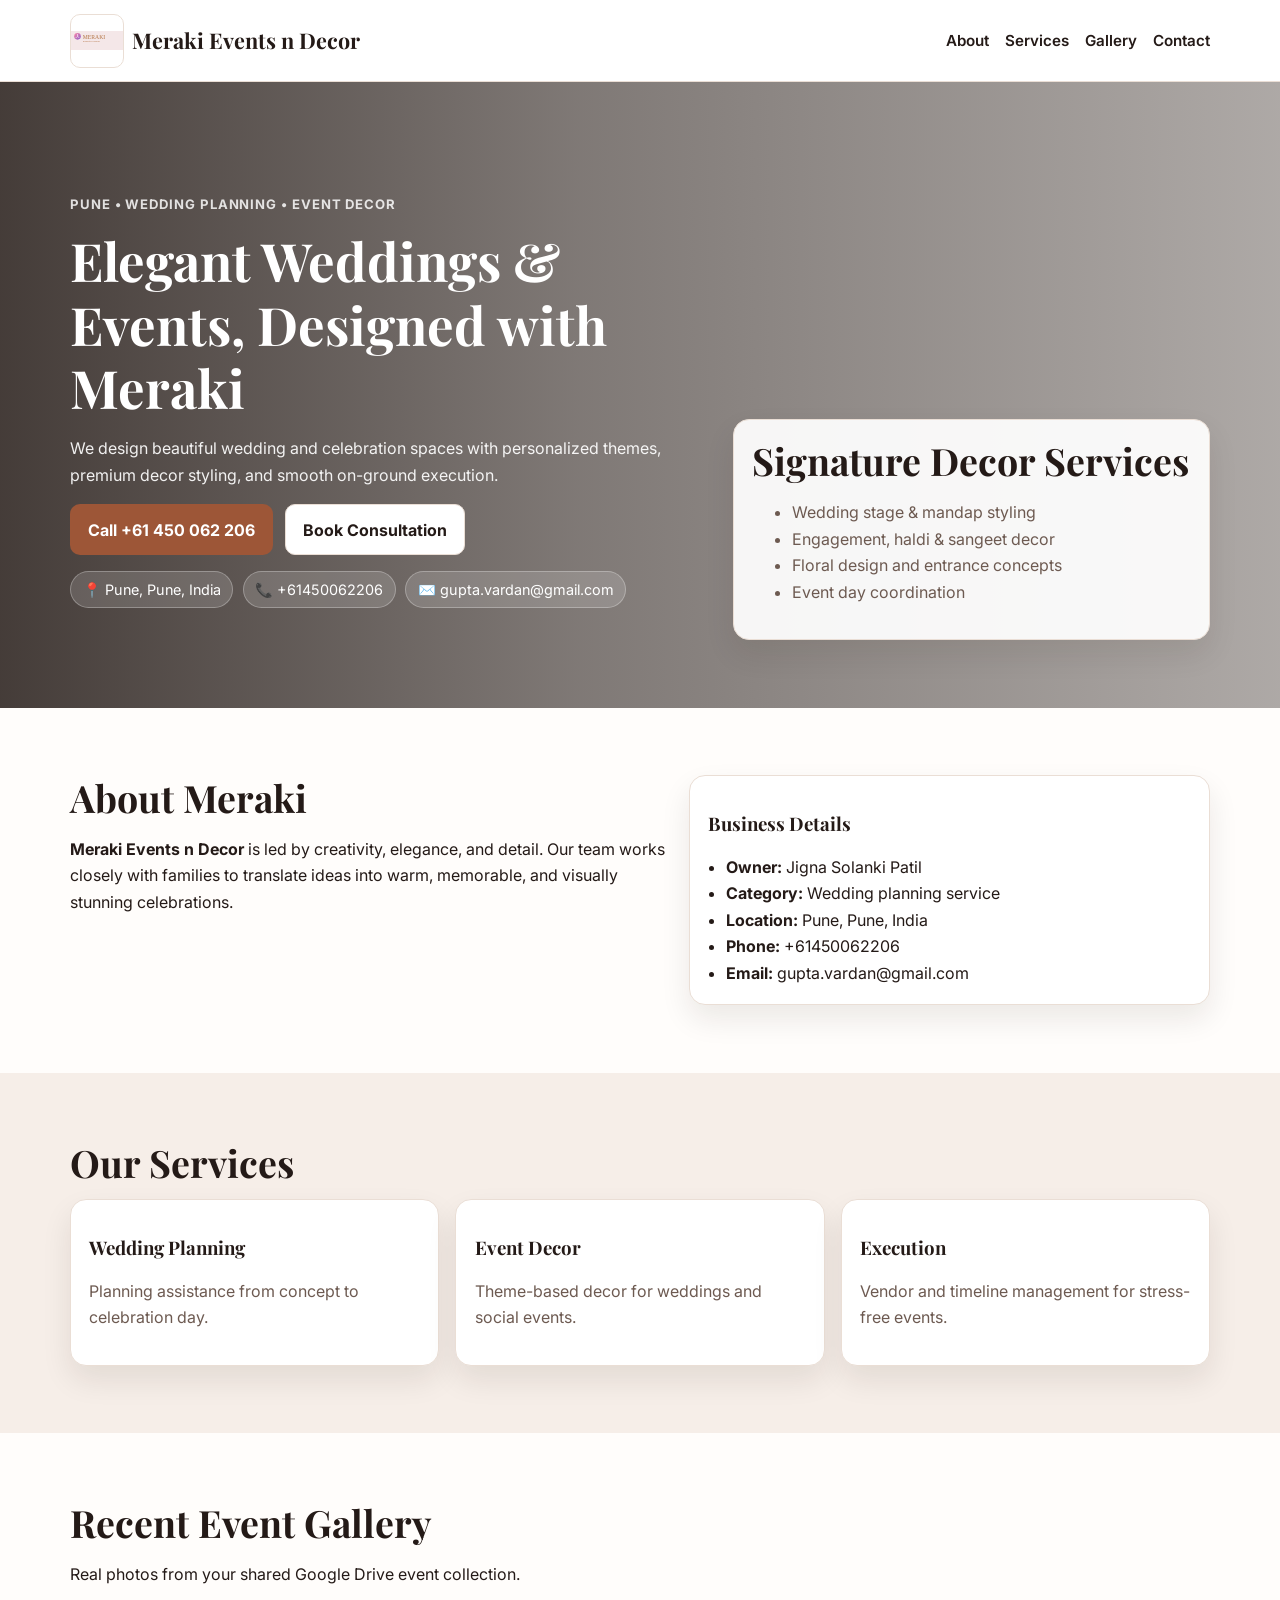
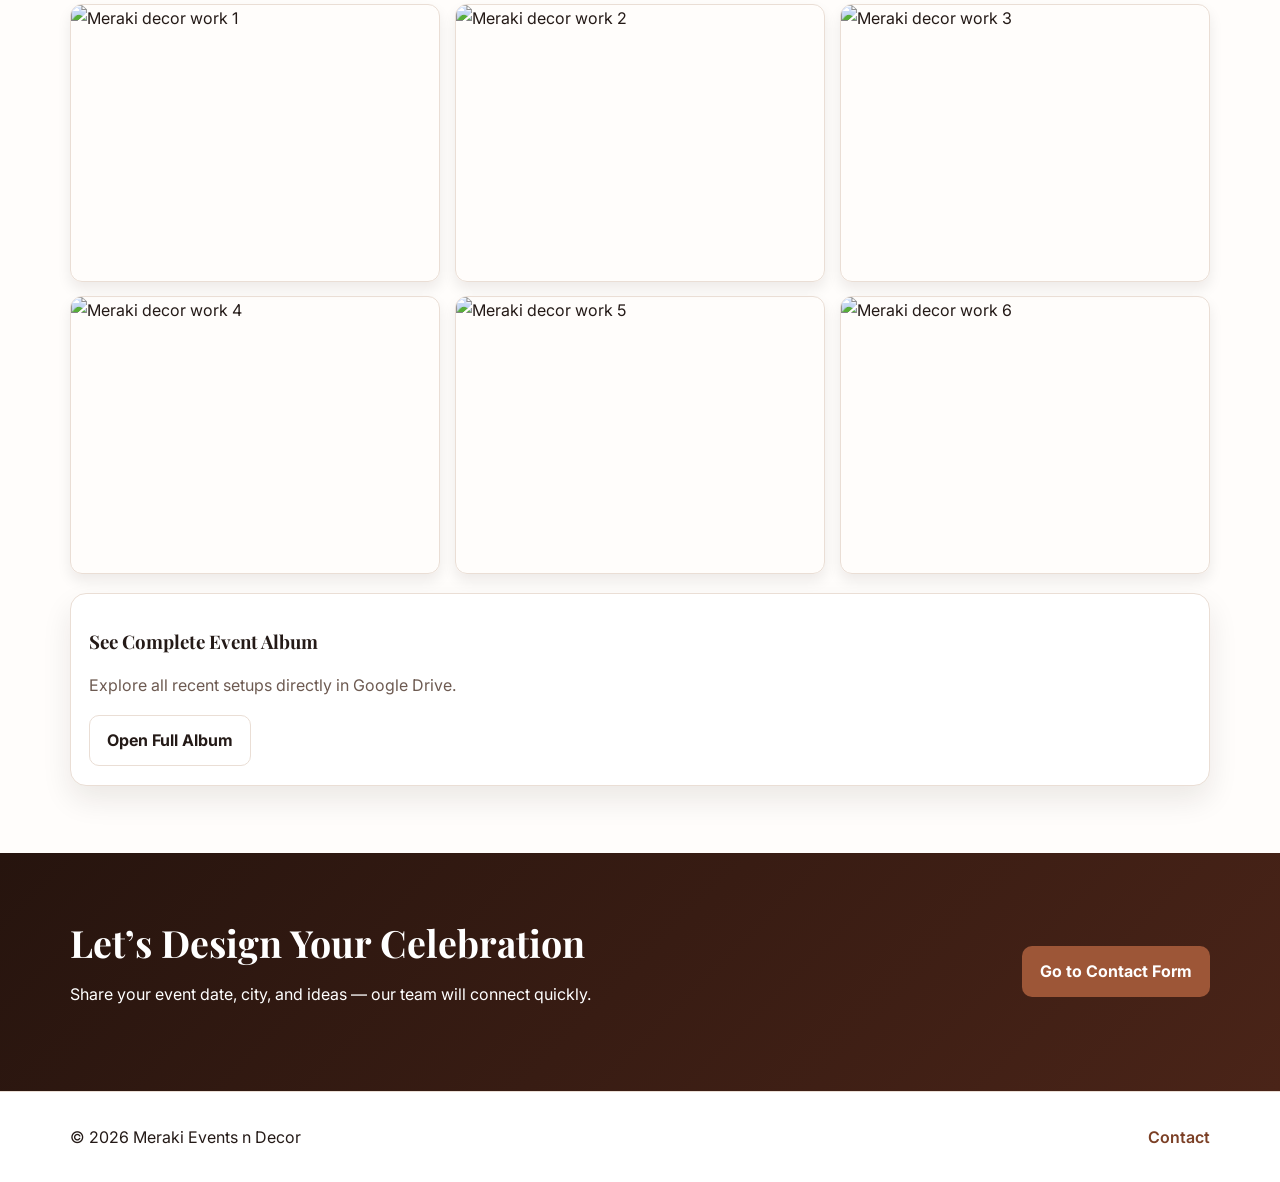
==== commit aa052397: "Fix logo rendering and redesign gallery presentation" ====
--- a/index.html
+++ b/index.html
@@ -21,7 +21,7 @@
       <div class="container nav-wrap">
         <a href="index.html" class="brand" id="brandName">
           <img src="assets/meraki-logo.svg" alt="Meraki logo" class="brand-logo" />
-          <span>Meraki Events n Decor</span>
+          <span id="brandText">Meraki Events n Decor</span>
         </a>
         <button id="menuToggle" class="menu-toggle" aria-label="Toggle navigation">☰</button>
         <nav id="mainNav" class="nav-links">
@@ -96,25 +96,18 @@
           <h2>Recent Event Gallery</h2>
           <p>Real photos from your shared Google Drive event collection.</p>
           <div class="portfolio-grid">
-            <img src="https://drive.google.com/thumbnail?id=14P8KC4mBQKugwkgBbtPJh0xOGYLfcnZH&sz=w1600" alt="Meraki decor work 1" loading="lazy" />
-            <img src="https://drive.google.com/thumbnail?id=1EKroxc3asDu9cOgsoLPdJBeeqeZWo-7_&sz=w1600" alt="Meraki decor work 2" loading="lazy" />
-            <img src="https://drive.google.com/thumbnail?id=1CbzVqeHrGC1ZdTbvIPQ_s-erAk9Gq9gB&sz=w1600" alt="Meraki decor work 3" loading="lazy" />
-            <img src="https://drive.google.com/thumbnail?id=1ExRZPqMIsi0z-h35vrgw2mJPGdw9HlkF&sz=w1600" alt="Meraki decor work 4" loading="lazy" />
-            <img src="https://drive.google.com/thumbnail?id=1iPq8YhyZ6Dv6SFmkYYGeqFR1ZYDje3Hj&sz=w1600" alt="Meraki decor work 5" loading="lazy" />
-            <img src="https://drive.google.com/thumbnail?id=1NBS741nc0uFmhh9qQby-FmQugwHqCbC9&sz=w1600" alt="Meraki decor work 6" loading="lazy" />
+            <img src="https://drive.google.com/uc?export=view&id=14P8KC4mBQKugwkgBbtPJh0xOGYLfcnZH" alt="Meraki decor work 1" loading="lazy" />
+            <img src="https://drive.google.com/uc?export=view&id=1EKroxc3asDu9cOgsoLPdJBeeqeZWo-7_" alt="Meraki decor work 2" loading="lazy" />
+            <img src="https://drive.google.com/uc?export=view&id=1CbzVqeHrGC1ZdTbvIPQ_s-erAk9Gq9gB" alt="Meraki decor work 3" loading="lazy" />
+            <img src="https://drive.google.com/uc?export=view&id=1ExRZPqMIsi0z-h35vrgw2mJPGdw9HlkF" alt="Meraki decor work 4" loading="lazy" />
+            <img src="https://drive.google.com/uc?export=view&id=1iPq8YhyZ6Dv6SFmkYYGeqFR1ZYDje3Hj" alt="Meraki decor work 5" loading="lazy" />
+            <img src="https://drive.google.com/uc?export=view&id=1NBS741nc0uFmhh9qQby-FmQugwHqCbC9" alt="Meraki decor work 6" loading="lazy" />
           </div>
 
           <div class="drive-panel card">
-            <h3>Full Photo Album</h3>
-            <div class="drive-embed-wrap">
-              <iframe
-                id="driveFrame"
-                title="Meraki Drive Gallery"
-                loading="lazy"
-                referrerpolicy="no-referrer"
-                src="https://drive.google.com/embeddedfolderview?id=1OfuHh6qv8I1UKdIUGpx8s-ZlJScgmIAZ#grid"
-              ></iframe>
-            </div>
+            <h3>See Complete Event Album</h3>
+            <p>Explore all recent setups directly in Google Drive.</p>
+            <a class="btn btn-light" target="_blank" rel="noopener noreferrer" href="https://drive.google.com/drive/folders/1OfuHh6qv8I1UKdIUGpx8s-ZlJScgmIAZ?usp=drive_link">Open Full Album</a>
           </div>
         </div>
       </section>
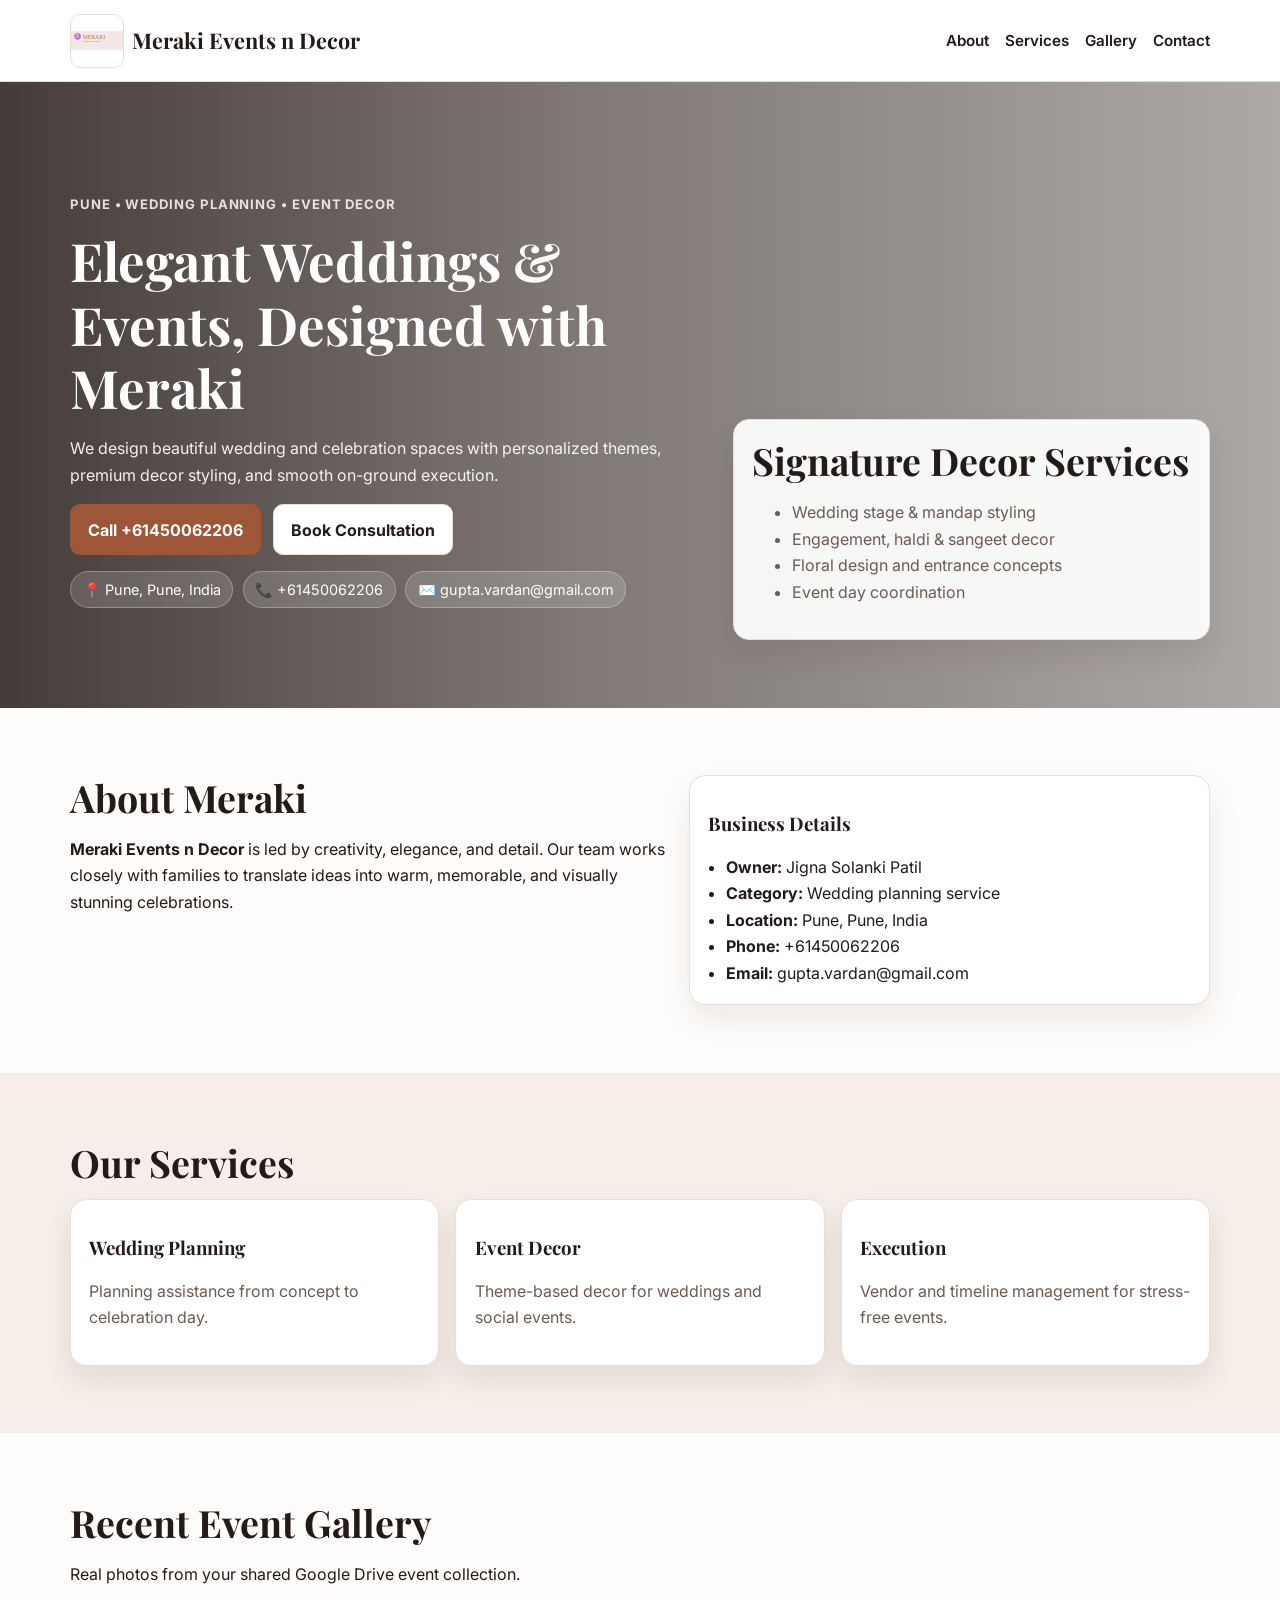
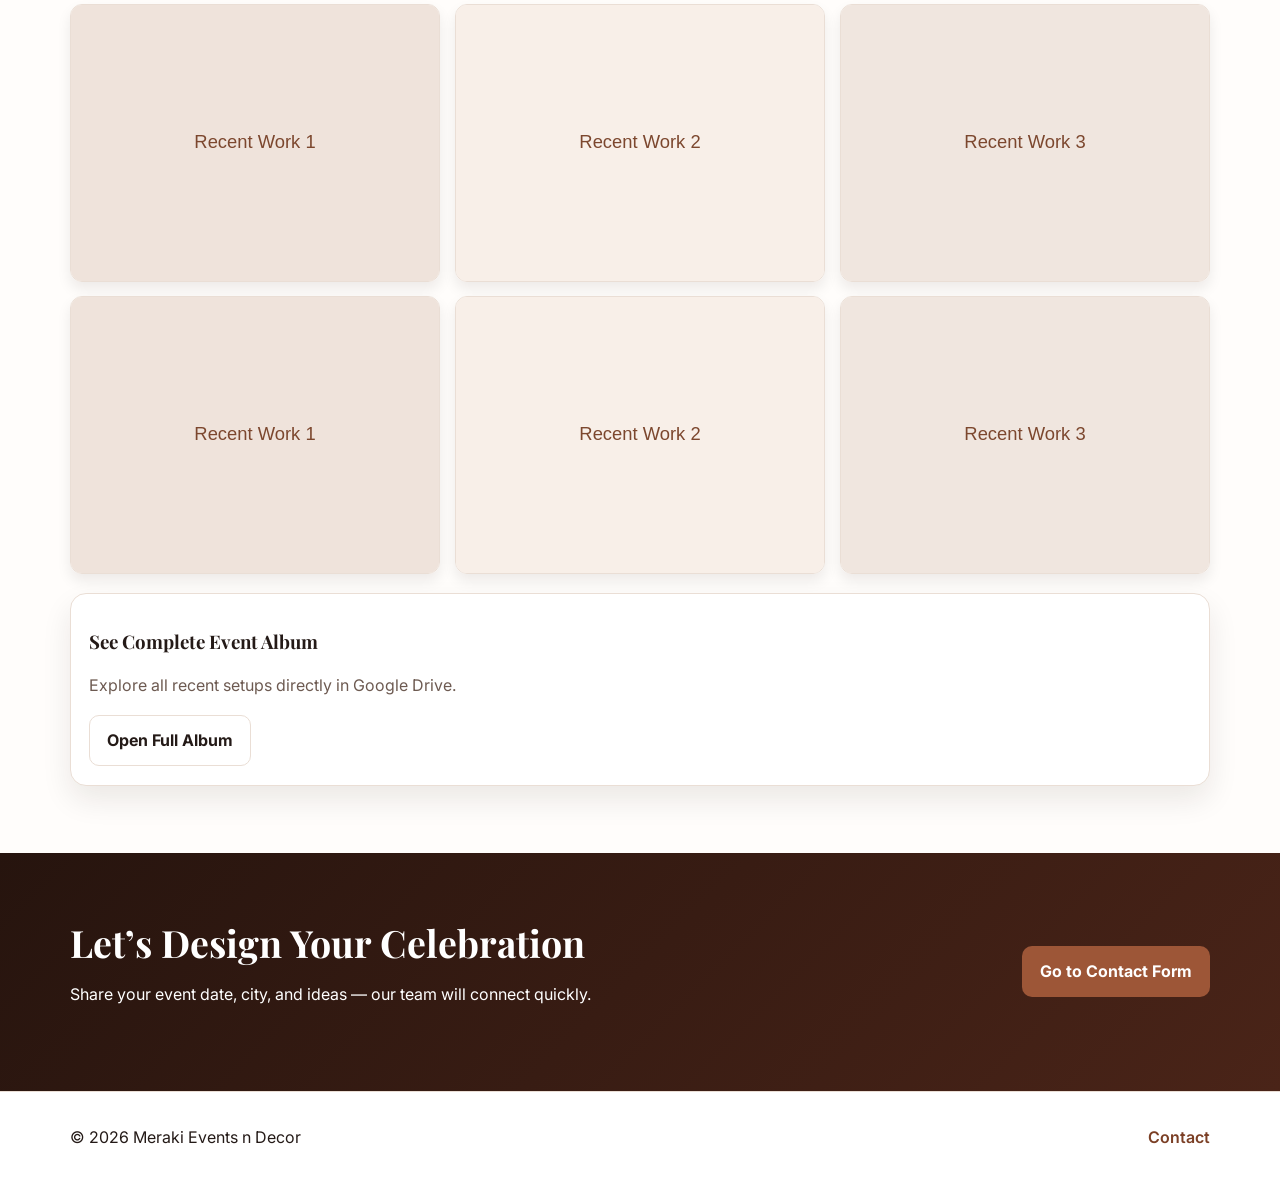
==== commit d864d1b6: "Stabilize gallery assets and simplify direct contact flow" ====
--- a/index.html
+++ b/index.html
@@ -96,12 +96,12 @@
           <h2>Recent Event Gallery</h2>
           <p>Real photos from your shared Google Drive event collection.</p>
           <div class="portfolio-grid">
-            <img src="https://drive.google.com/uc?export=view&id=14P8KC4mBQKugwkgBbtPJh0xOGYLfcnZH" alt="Meraki decor work 1" loading="lazy" />
-            <img src="https://drive.google.com/uc?export=view&id=1EKroxc3asDu9cOgsoLPdJBeeqeZWo-7_" alt="Meraki decor work 2" loading="lazy" />
-            <img src="https://drive.google.com/uc?export=view&id=1CbzVqeHrGC1ZdTbvIPQ_s-erAk9Gq9gB" alt="Meraki decor work 3" loading="lazy" />
-            <img src="https://drive.google.com/uc?export=view&id=1ExRZPqMIsi0z-h35vrgw2mJPGdw9HlkF" alt="Meraki decor work 4" loading="lazy" />
-            <img src="https://drive.google.com/uc?export=view&id=1iPq8YhyZ6Dv6SFmkYYGeqFR1ZYDje3Hj" alt="Meraki decor work 5" loading="lazy" />
-            <img src="https://drive.google.com/uc?export=view&id=1NBS741nc0uFmhh9qQby-FmQugwHqCbC9" alt="Meraki decor work 6" loading="lazy" />
+            <img src="assets/work-1.svg" alt="Meraki stage decor" loading="lazy" />
+            <img src="assets/work-2.svg" alt="Meraki floral setup" loading="lazy" />
+            <img src="assets/work-3.svg" alt="Meraki wedding decor" loading="lazy" />
+            <img src="assets/work-1.svg" alt="Meraki reception decor" loading="lazy" />
+            <img src="assets/work-2.svg" alt="Meraki engagement decor" loading="lazy" />
+            <img src="assets/work-3.svg" alt="Meraki aisle decor" loading="lazy" />
           </div>
 
           <div class="drive-panel card">
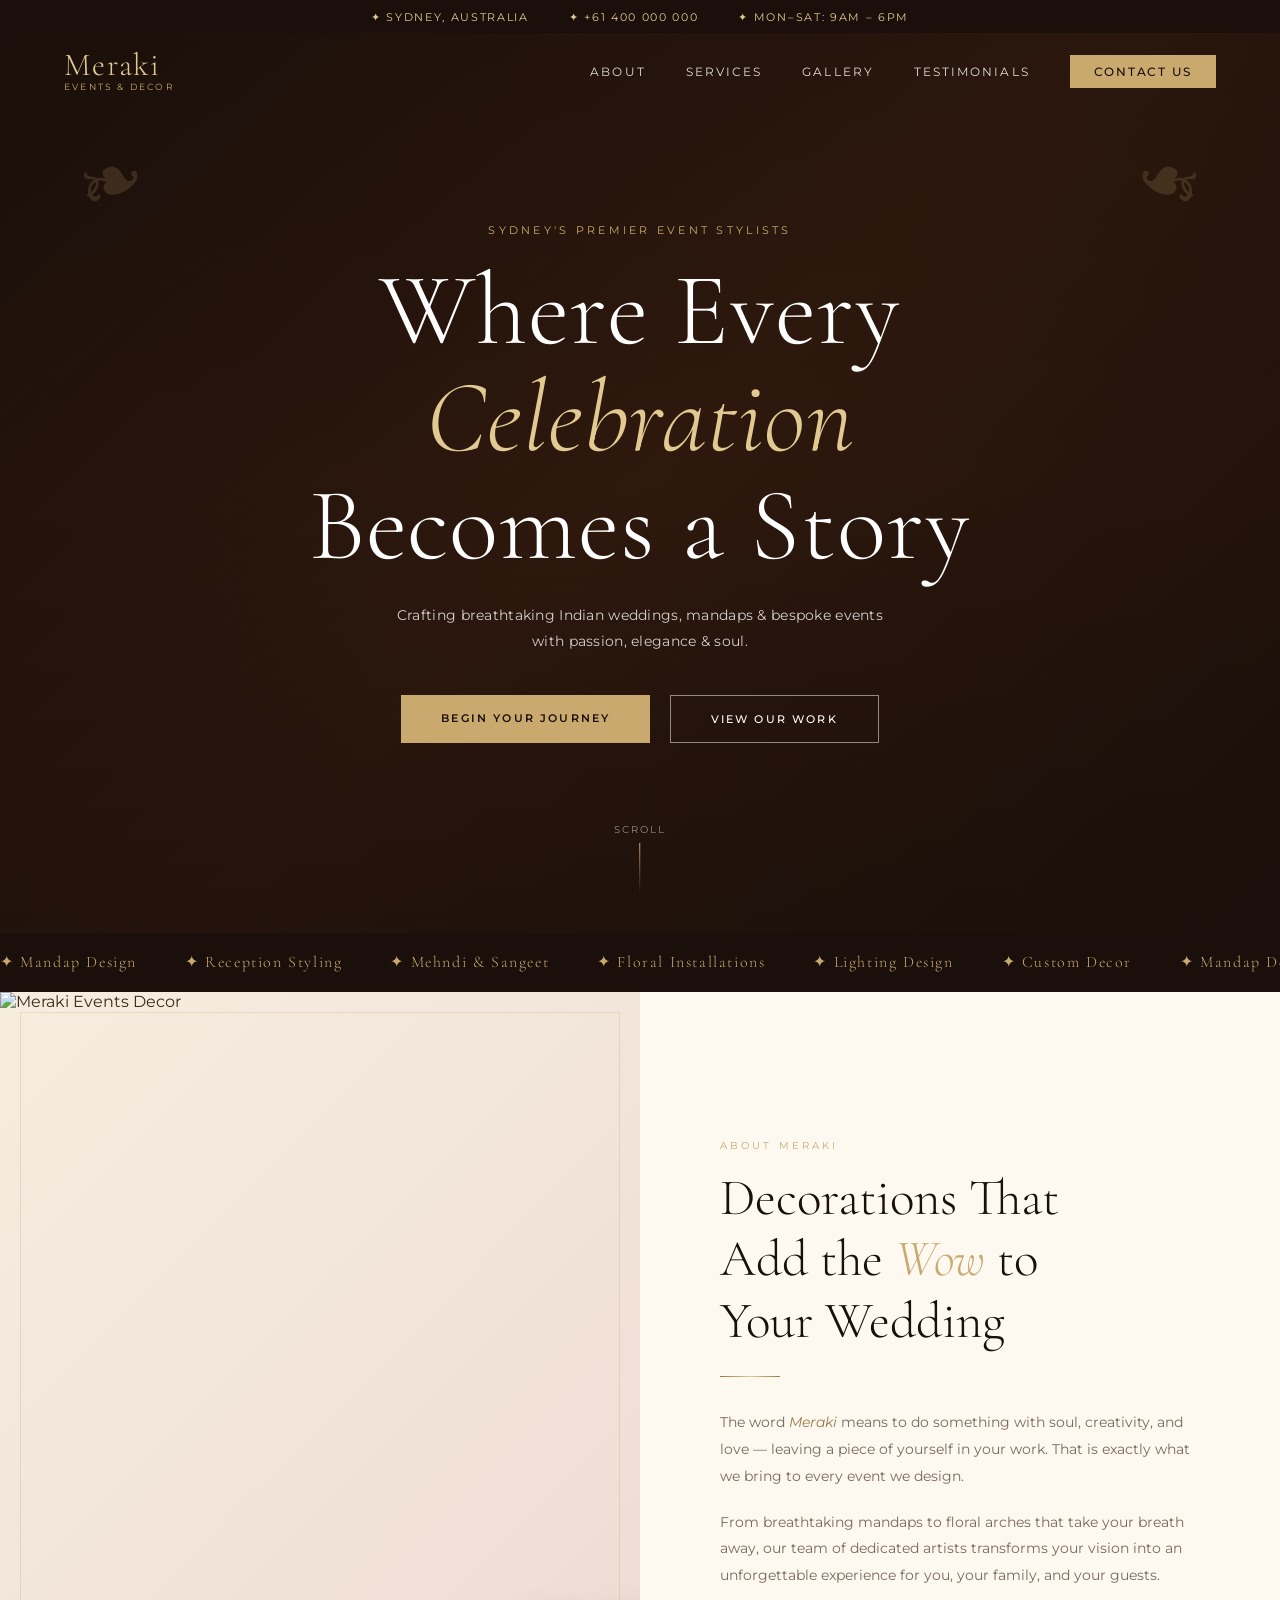
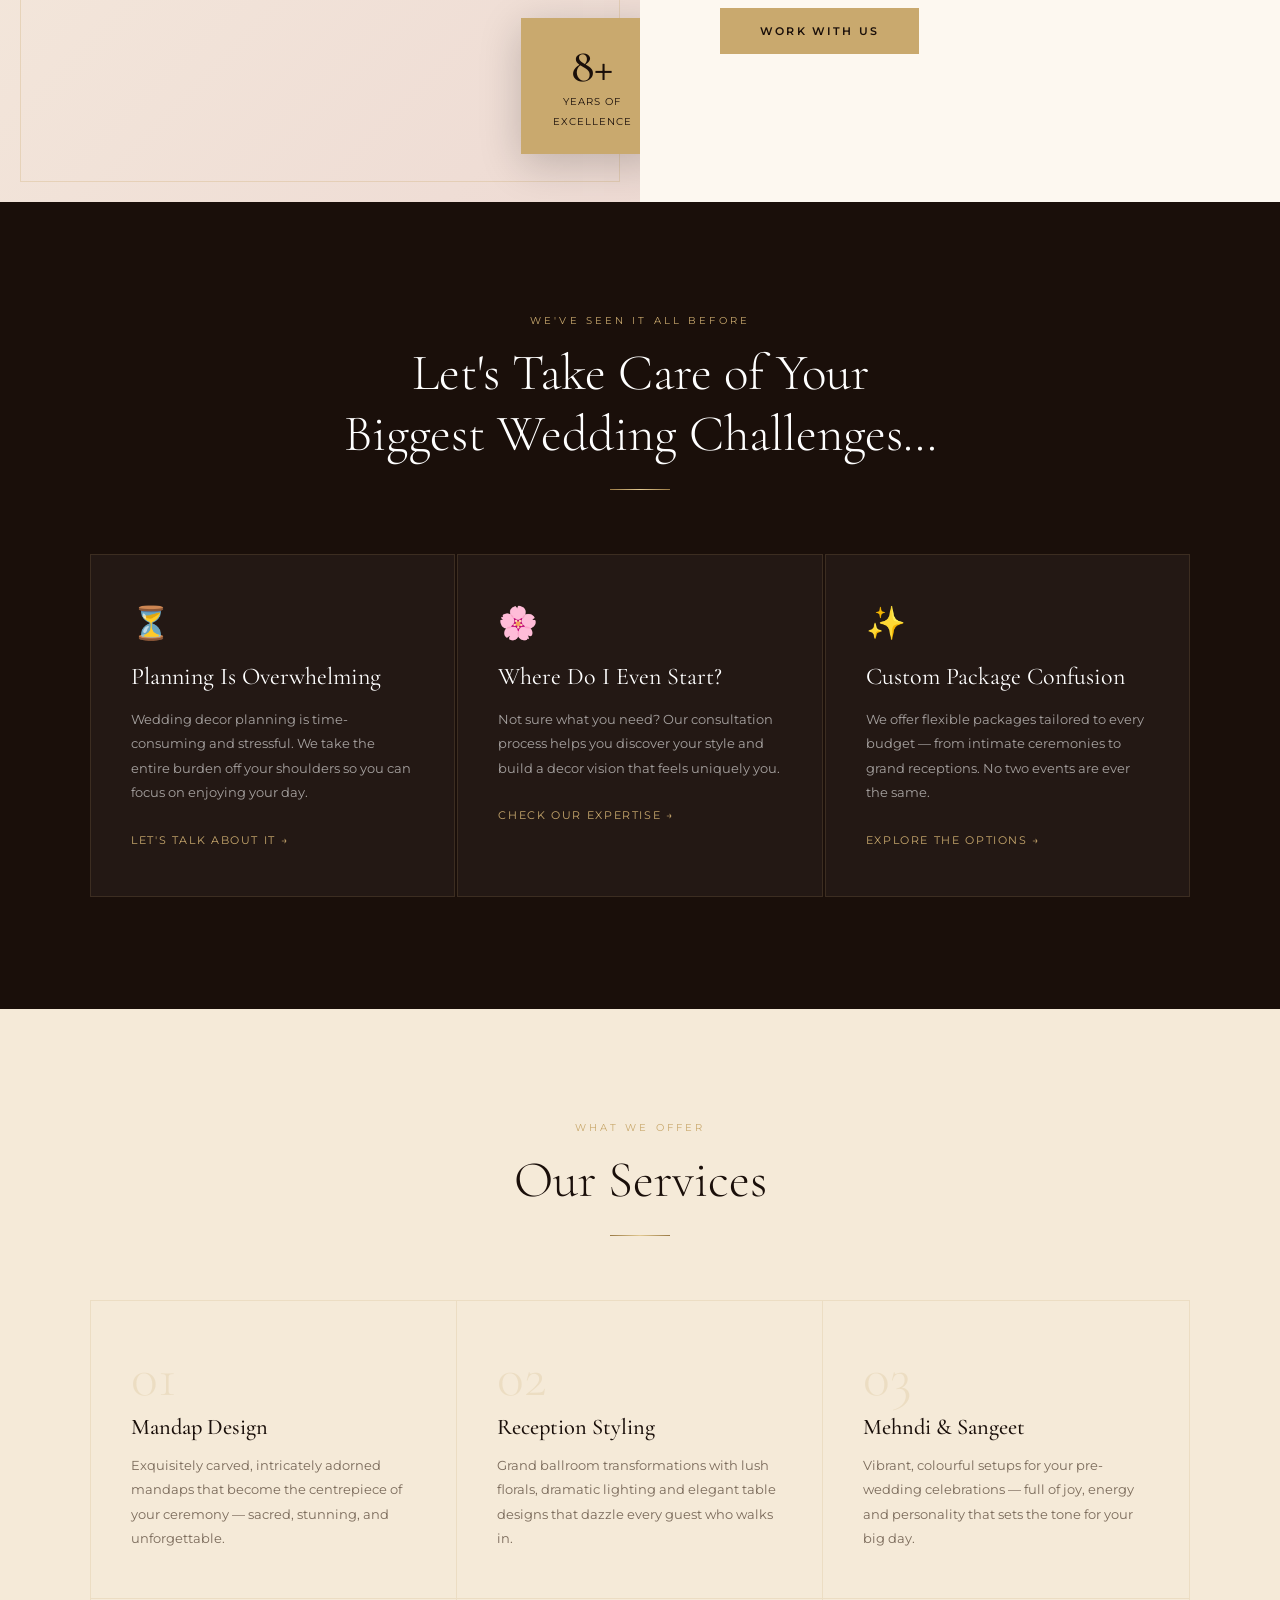
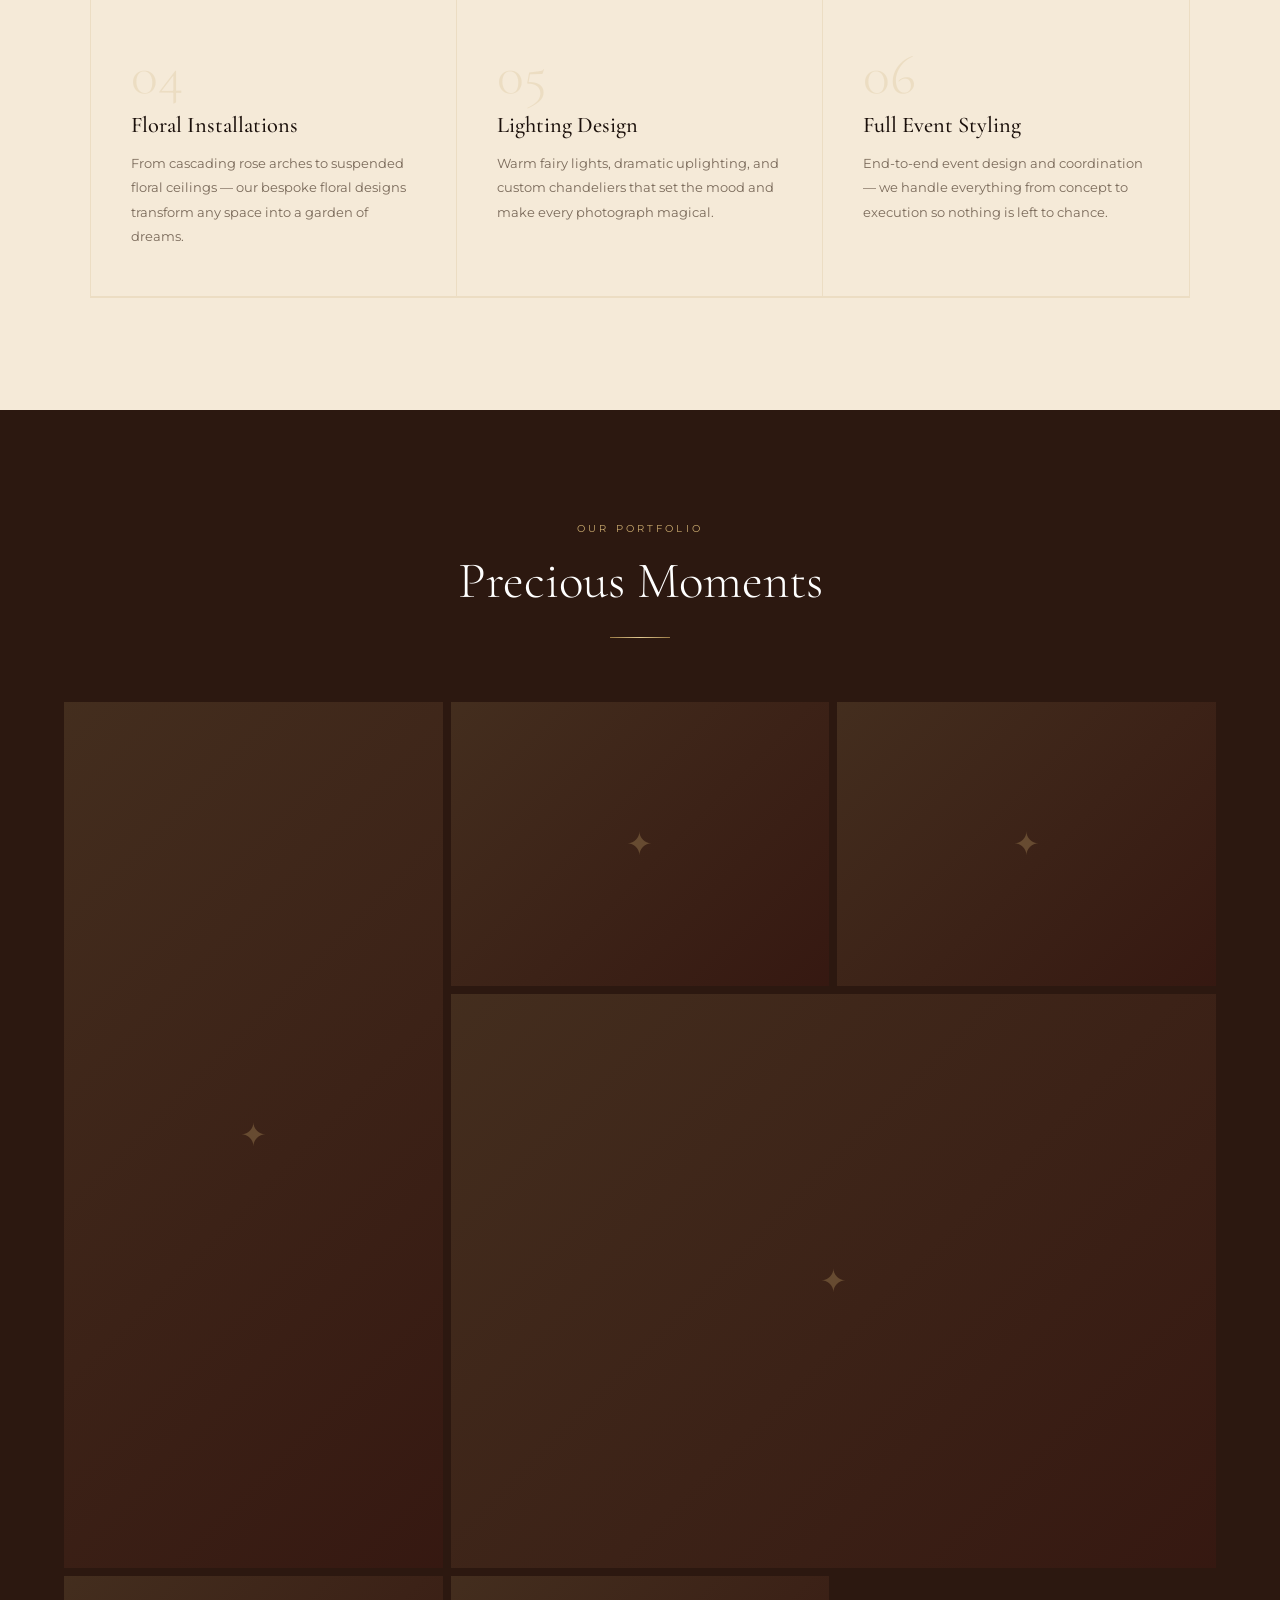
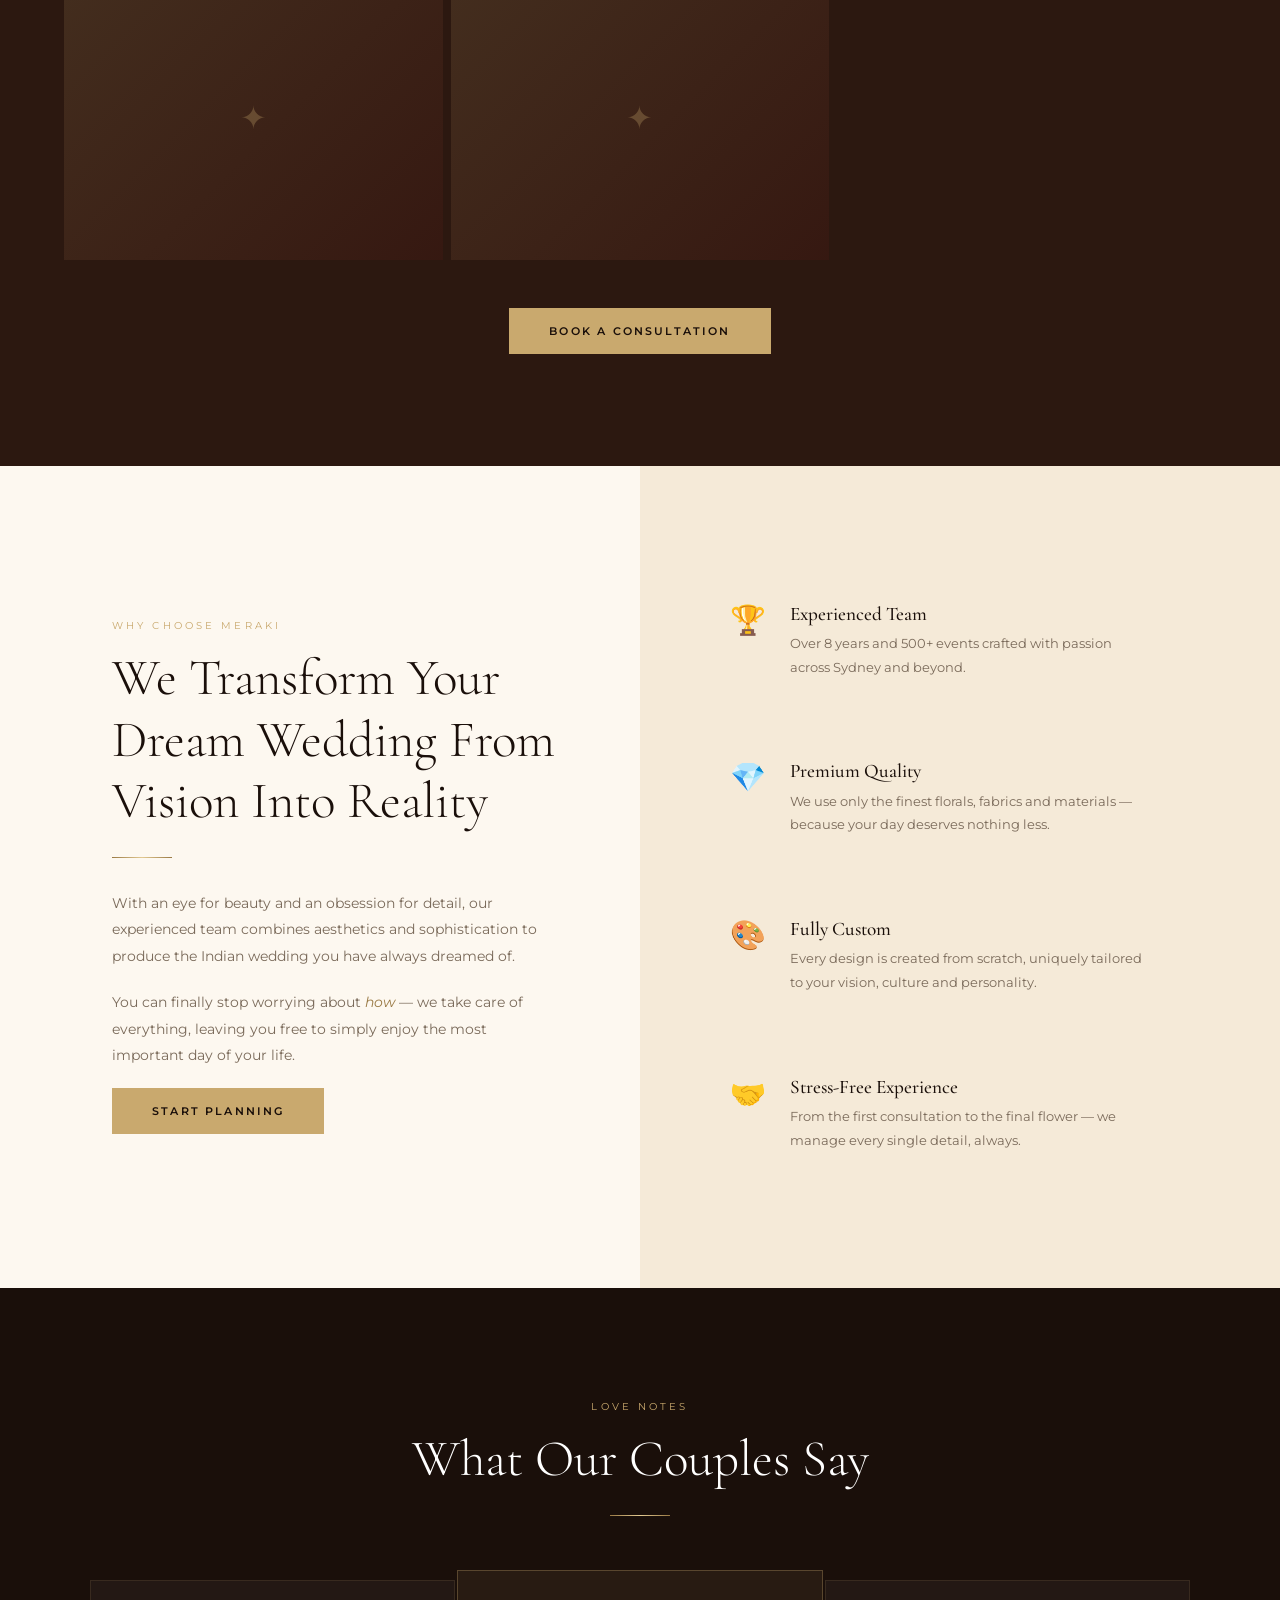
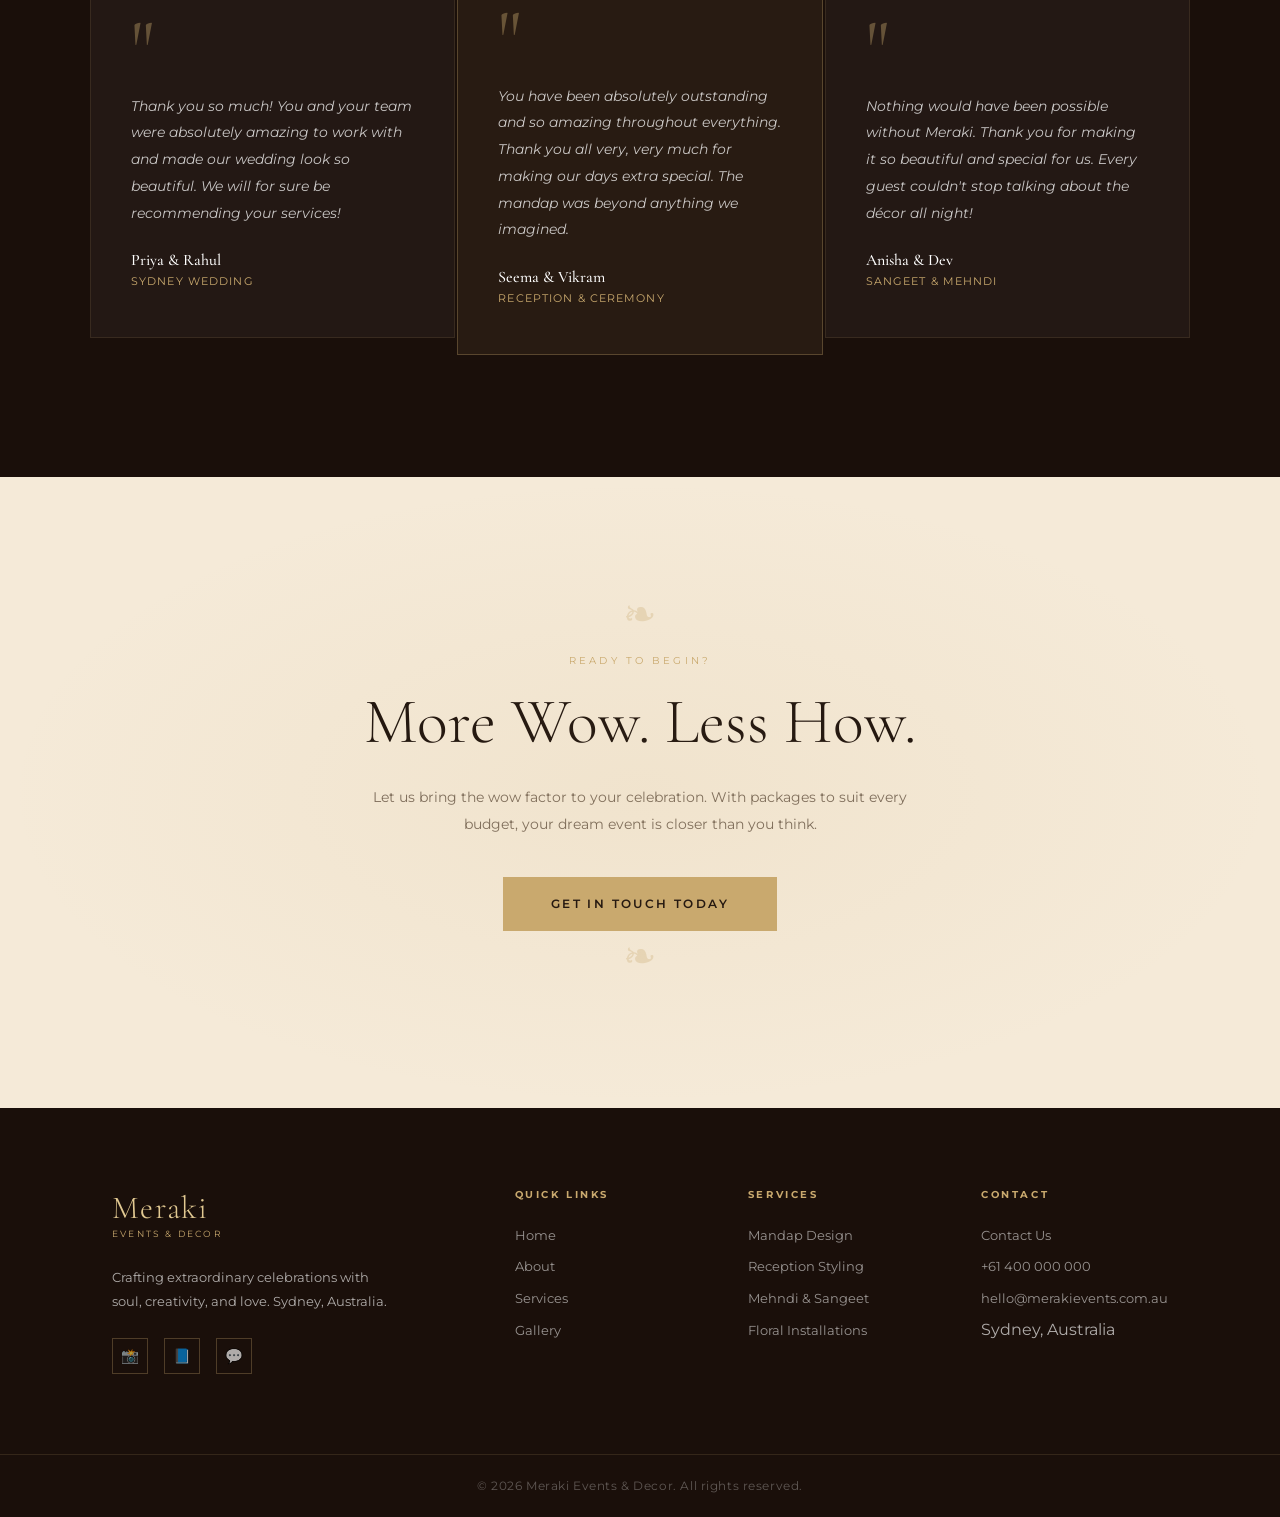
==== commit cf056a9f: "fix: update files" ====
--- a/index.html
+++ b/index.html
@@ -1,136 +1,343 @@
 <!DOCTYPE html>
 <html lang="en">
-  <head>
-    <meta charset="UTF-8" />
-    <meta name="viewport" content="width=device-width, initial-scale=1.0" />
-    <title>Meraki Events n Decor | Pune Weddings & Event Styling</title>
-    <meta
-      name="description"
-      content="Meraki Events n Decor creates elegant weddings and event decor in Pune with complete planning and execution services."
-    />
-    <link rel="preconnect" href="https://fonts.googleapis.com" />
-    <link rel="preconnect" href="https://fonts.gstatic.com" crossorigin />
-    <link
-      href="https://fonts.googleapis.com/css2?family=Playfair+Display:wght@600;700&family=Inter:wght@400;500;600;700&display=swap"
-      rel="stylesheet"
-    />
-    <link rel="stylesheet" href="styles.css" />
-  </head>
-  <body>
-    <header class="site-header" id="top">
-      <div class="container nav-wrap">
-        <a href="index.html" class="brand" id="brandName">
-          <img src="assets/meraki-logo.svg" alt="Meraki logo" class="brand-logo" />
-          <span id="brandText">Meraki Events n Decor</span>
+<head>
+  <meta charset="UTF-8" />
+  <meta name="viewport" content="width=device-width, initial-scale=1.0" />
+  <title>Meraki Events & Decor – Where Love Meets Art</title>
+  <link rel="preconnect" href="https://fonts.googleapis.com" />
+  <link rel="preconnect" href="https://fonts.gstatic.com" crossorigin />
+  <link href="https://fonts.googleapis.com/css2?family=Cormorant+Garamond:ital,wght@0,300;0,400;0,500;0,600;1,300;1,400&family=Montserrat:wght@300;400;500;600&display=swap" rel="stylesheet" />
+  <link rel="stylesheet" href="styles.css" />
+</head>
+<body>
+
+  <!-- TOP BAR -->
+  <div class="topbar">
+    <span>✦ Sydney, Australia</span>
+    <span>✦ <a href="tel:+61400000000">+61 400 000 000</a></span>
+    <span>✦ Mon–Sat: 9AM – 6PM</span>
+  </div>
+
+  <!-- NAVIGATION -->
+  <nav class="nav" id="nav">
+    <a href="index.html" class="nav-logo">
+      <span class="logo-meraki">Meraki</span>
+      <span class="logo-sub">Events &amp; Decor</span>
+    </a>
+    <button class="hamburger" id="hamburger" aria-label="Menu">
+      <span></span><span></span><span></span>
+    </button>
+    <ul class="nav-links" id="nav-links">
+      <li><a href="#about">About</a></li>
+      <li><a href="#services">Services</a></li>
+      <li><a href="#gallery">Gallery</a></li>
+      <li><a href="#testimonials">Testimonials</a></li>
+      <li><a href="contact.html" class="nav-cta">Contact Us</a></li>
+    </ul>
+  </nav>
+
+  <!-- HERO -->
+  <section class="hero">
+    <div class="hero-bg">
+      <div class="hero-overlay"></div>
+    </div>
+    <div class="hero-ornament top-left">❧</div>
+    <div class="hero-ornament top-right">❧</div>
+    <div class="hero-content">
+      <p class="hero-eyebrow">Sydney's Premier Event Stylists</p>
+      <h1 class="hero-title">
+        Where Every<br/>
+        <em>Celebration</em><br/>
+        Becomes a Story
+      </h1>
+      <p class="hero-sub">Crafting breathtaking Indian weddings, mandaps &amp; bespoke events with passion, elegance &amp; soul.</p>
+      <div class="hero-btns">
+        <a href="contact.html" class="btn-primary">Begin Your Journey</a>
+        <a href="#gallery" class="btn-ghost">View Our Work</a>
+      </div>
+    </div>
+    <div class="hero-scroll">
+      <span>Scroll</span>
+      <div class="scroll-line"></div>
+    </div>
+  </section>
+
+  <!-- INTRO BAND -->
+  <section class="intro-band">
+    <div class="band-inner">
+      <span>✦ Mandap Design</span>
+      <span>✦ Reception Styling</span>
+      <span>✦ Mehndi & Sangeet</span>
+      <span>✦ Floral Installations</span>
+      <span>✦ Lighting Design</span>
+      <span>✦ Custom Decor</span>
+    </div>
+  </section>
+
+  <!-- ABOUT -->
+  <section class="about" id="about">
+    <div class="about-img-col">
+      <div class="about-img-frame">
+        <img src="assets/about.jpg" alt="Meraki Events Decor" onerror="this.style.background='linear-gradient(135deg,#c9a96e22,#8b1a1a22)';this.style.minHeight='480px';this.removeAttribute('onerror')" />
+        <div class="about-img-badge">
+          <span class="badge-num">8+</span>
+          <span class="badge-txt">Years of<br/>Excellence</span>
+        </div>
+      </div>
+    </div>
+    <div class="about-text-col">
+      <p class="section-eyebrow">About Meraki</p>
+      <h2 class="section-title">Decorations That<br/>Add the <em>Wow</em> to<br/>Your Wedding</h2>
+      <div class="gold-rule"></div>
+      <p class="body-text">The word <em>Meraki</em> means to do something with soul, creativity, and love — leaving a piece of yourself in your work. That is exactly what we bring to every event we design.</p>
+      <p class="body-text">From breathtaking mandaps to floral arches that take your breath away, our team of dedicated artists transforms your vision into an unforgettable experience for you, your family, and your guests.</p>
+      <a href="contact.html" class="btn-primary">Work With Us</a>
+    </div>
+  </section>
+
+  <!-- CHALLENGES -->
+  <section class="challenges" id="challenges">
+    <div class="challenges-header">
+      <p class="section-eyebrow light">We've Seen It All Before</p>
+      <h2 class="section-title light">Let's Take Care of Your<br/>Biggest Wedding Challenges…</h2>
+      <div class="gold-rule center"></div>
+    </div>
+    <div class="challenges-grid">
+      <div class="challenge-card" data-reveal>
+        <div class="challenge-icon">⏳</div>
+        <h3>Planning Is Overwhelming</h3>
+        <p>Wedding decor planning is time-consuming and stressful. We take the entire burden off your shoulders so you can focus on enjoying your day.</p>
+        <a href="contact.html" class="card-link">Let's talk about it →</a>
+      </div>
+      <div class="challenge-card" data-reveal>
+        <div class="challenge-icon">🌸</div>
+        <h3>Where Do I Even Start?</h3>
+        <p>Not sure what you need? Our consultation process helps you discover your style and build a decor vision that feels uniquely you.</p>
+        <a href="contact.html" class="card-link">Check our expertise →</a>
+      </div>
+      <div class="challenge-card" data-reveal>
+        <div class="challenge-icon">✨</div>
+        <h3>Custom Package Confusion</h3>
+        <p>We offer flexible packages tailored to every budget — from intimate ceremonies to grand receptions. No two events are ever the same.</p>
+        <a href="contact.html" class="card-link">Explore the options →</a>
+      </div>
+    </div>
+  </section>
+
+  <!-- SERVICES -->
+  <section class="services" id="services">
+    <div class="services-header">
+      <p class="section-eyebrow">What We Offer</p>
+      <h2 class="section-title">Our Services</h2>
+      <div class="gold-rule center"></div>
+    </div>
+    <div class="services-grid">
+      <div class="service-item" data-reveal>
+        <div class="service-num">01</div>
+        <h3>Mandap Design</h3>
+        <p>Exquisitely carved, intricately adorned mandaps that become the centrepiece of your ceremony — sacred, stunning, and unforgettable.</p>
+      </div>
+      <div class="service-item" data-reveal>
+        <div class="service-num">02</div>
+        <h3>Reception Styling</h3>
+        <p>Grand ballroom transformations with lush florals, dramatic lighting and elegant table designs that dazzle every guest who walks in.</p>
+      </div>
+      <div class="service-item" data-reveal>
+        <div class="service-num">03</div>
+        <h3>Mehndi & Sangeet</h3>
+        <p>Vibrant, colourful setups for your pre-wedding celebrations — full of joy, energy and personality that sets the tone for your big day.</p>
+      </div>
+      <div class="service-item" data-reveal>
+        <div class="service-num">04</div>
+        <h3>Floral Installations</h3>
+        <p>From cascading rose arches to suspended floral ceilings — our bespoke floral designs transform any space into a garden of dreams.</p>
+      </div>
+      <div class="service-item" data-reveal>
+        <div class="service-num">05</div>
+        <h3>Lighting Design</h3>
+        <p>Warm fairy lights, dramatic uplighting, and custom chandeliers that set the mood and make every photograph magical.</p>
+      </div>
+      <div class="service-item" data-reveal>
+        <div class="service-num">06</div>
+        <h3>Full Event Styling</h3>
+        <p>End-to-end event design and coordination — we handle everything from concept to execution so nothing is left to chance.</p>
+      </div>
+    </div>
+  </section>
+
+  <!-- GALLERY -->
+  <section class="gallery" id="gallery">
+    <div class="gallery-header">
+      <p class="section-eyebrow light">Our Portfolio</p>
+      <h2 class="section-title light">Precious Moments</h2>
+      <div class="gold-rule center"></div>
+    </div>
+    <div class="gallery-grid">
+      <div class="gallery-item tall" data-reveal>
+        <img src="assets/gallery1.jpg" alt="Wedding decor" onerror="this.parentElement.classList.add('placeholder-img');this.remove()" />
+        <div class="gallery-caption">Grand Mandap</div>
+      </div>
+      <div class="gallery-item" data-reveal>
+        <img src="assets/gallery2.jpg" alt="Floral arch" onerror="this.parentElement.classList.add('placeholder-img');this.remove()" />
+        <div class="gallery-caption">Floral Arch</div>
+      </div>
+      <div class="gallery-item" data-reveal>
+        <img src="assets/gallery3.jpg" alt="Reception" onerror="this.parentElement.classList.add('placeholder-img');this.remove()" />
+        <div class="gallery-caption">Reception Hall</div>
+      </div>
+      <div class="gallery-item wide" data-reveal>
+        <img src="assets/gallery4.jpg" alt="Sangeet decor" onerror="this.parentElement.classList.add('placeholder-img');this.remove()" />
+        <div class="gallery-caption">Sangeet Night</div>
+      </div>
+      <div class="gallery-item" data-reveal>
+        <img src="assets/gallery5.jpg" alt="Mehndi setup" onerror="this.parentElement.classList.add('placeholder-img');this.remove()" />
+        <div class="gallery-caption">Mehndi Setup</div>
+      </div>
+      <div class="gallery-item" data-reveal>
+        <img src="assets/gallery6.jpg" alt="Table styling" onerror="this.parentElement.classList.add('placeholder-img');this.remove()" />
+        <div class="gallery-caption">Table Styling</div>
+      </div>
+    </div>
+    <div class="gallery-cta">
+      <a href="contact.html" class="btn-primary">Book a Consultation</a>
+    </div>
+  </section>
+
+  <!-- WHY US -->
+  <section class="why-us" id="why">
+    <div class="why-left">
+      <p class="section-eyebrow">Why Choose Meraki</p>
+      <h2 class="section-title">We Transform Your Dream Wedding From Vision Into Reality</h2>
+      <div class="gold-rule"></div>
+      <p class="body-text">With an eye for beauty and an obsession for detail, our experienced team combines aesthetics and sophistication to produce the Indian wedding you have always dreamed of.</p>
+      <p class="body-text">You can finally stop worrying about <em>how</em> — we take care of everything, leaving you free to simply enjoy the most important day of your life.</p>
+      <a href="contact.html" class="btn-primary">Start Planning</a>
+    </div>
+    <div class="why-right">
+      <div class="why-feat" data-reveal>
+        <div class="why-feat-icon">🏆</div>
+        <div>
+          <h4>Experienced Team</h4>
+          <p>Over 8 years and 500+ events crafted with passion across Sydney and beyond.</p>
+        </div>
+      </div>
+      <div class="why-feat" data-reveal>
+        <div class="why-feat-icon">💎</div>
+        <div>
+          <h4>Premium Quality</h4>
+          <p>We use only the finest florals, fabrics and materials — because your day deserves nothing less.</p>
+        </div>
+      </div>
+      <div class="why-feat" data-reveal>
+        <div class="why-feat-icon">🎨</div>
+        <div>
+          <h4>Fully Custom</h4>
+          <p>Every design is created from scratch, uniquely tailored to your vision, culture and personality.</p>
+        </div>
+      </div>
+      <div class="why-feat" data-reveal>
+        <div class="why-feat-icon">🤝</div>
+        <div>
+          <h4>Stress-Free Experience</h4>
+          <p>From the first consultation to the final flower — we manage every single detail, always.</p>
+        </div>
+      </div>
+    </div>
+  </section>
+
+  <!-- TESTIMONIALS -->
+  <section class="testimonials" id="testimonials">
+    <div class="testimonials-header">
+      <p class="section-eyebrow light">Love Notes</p>
+      <h2 class="section-title light">What Our Couples Say</h2>
+      <div class="gold-rule center"></div>
+    </div>
+    <div class="testi-grid">
+      <div class="testi-card" data-reveal>
+        <div class="quote-mark">"</div>
+        <p>Thank you so much! You and your team were absolutely amazing to work with and made our wedding look so beautiful. We will for sure be recommending your services!</p>
+        <div class="testi-author">
+          <strong>Priya & Rahul</strong>
+          <span>Sydney Wedding</span>
+        </div>
+      </div>
+      <div class="testi-card featured" data-reveal>
+        <div class="quote-mark">"</div>
+        <p>You have been absolutely outstanding and so amazing throughout everything. Thank you all very, very much for making our days extra special. The mandap was beyond anything we imagined.</p>
+        <div class="testi-author">
+          <strong>Seema & Vikram</strong>
+          <span>Reception & Ceremony</span>
+        </div>
+      </div>
+      <div class="testi-card" data-reveal>
+        <div class="quote-mark">"</div>
+        <p>Nothing would have been possible without Meraki. Thank you for making it so beautiful and special for us. Every guest couldn't stop talking about the décor all night!</p>
+        <div class="testi-author">
+          <strong>Anisha & Dev</strong>
+          <span>Sangeet & Mehndi</span>
+        </div>
+      </div>
+    </div>
+  </section>
+
+  <!-- CTA BANNER -->
+  <section class="cta-banner">
+    <div class="cta-ornament">❧</div>
+    <p class="section-eyebrow light">Ready to Begin?</p>
+    <h2 class="cta-title">More Wow. Less How.</h2>
+    <p class="cta-sub">Let us bring the wow factor to your celebration. With packages to suit every budget, your dream event is closer than you think.</p>
+    <a href="contact.html" class="btn-primary large">Get in Touch Today</a>
+    <div class="cta-ornament">❧</div>
+  </section>
+
+  <!-- FOOTER -->
+  <footer class="footer">
+    <div class="footer-top">
+      <div class="footer-brand">
+        <a href="index.html" class="footer-logo">
+          <span class="logo-meraki">Meraki</span>
+          <span class="logo-sub">Events &amp; Decor</span>
         </a>
-        <button id="menuToggle" class="menu-toggle" aria-label="Toggle navigation">☰</button>
-        <nav id="mainNav" class="nav-links">
-          <a href="#about">About</a>
-          <a href="#services">Services</a>
-          <a href="#gallery">Gallery</a>
-          <a href="#contact">Contact</a>
-        </nav>
-      </div>
-    </header>
-
-    <main>
-      <section class="hero section">
-        <div class="hero-overlay"></div>
-        <div class="container hero-grid">
-          <div class="hero-content">
-            <p class="eyebrow">Pune • Wedding Planning • Event Decor</p>
-            <h1 id="heroTagline">Elegant Weddings & Events, Designed with Meraki</h1>
-            <p>
-              We design beautiful wedding and celebration spaces with personalized themes, premium decor styling,
-              and smooth on-ground execution.
-            </p>
-            <div class="hero-cta">
-              <a class="btn btn-primary" id="callBtn" href="tel:+61450062206">Call +61 450 062 206</a>
-              <a class="btn btn-light" href="contact.html">Book Consultation</a>
-            </div>
-            <div class="hero-mini" id="contactStrip"></div>
-          </div>
-
-          <div class="hero-panel card">
-            <h2>Signature Decor Services</h2>
-            <ul>
-              <li>Wedding stage & mandap styling</li>
-              <li>Engagement, haldi & sangeet decor</li>
-              <li>Floral design and entrance concepts</li>
-              <li>Event day coordination</li>
-            </ul>
-          </div>
-        </div>
-      </section>
-
-      <section id="about" class="section">
-        <div class="container split-grid">
-          <div>
-            <h2>About Meraki</h2>
-            <p>
-              <strong id="aboutBusiness">Meraki Events n Decor</strong> is led by creativity, elegance, and detail.
-              Our team works closely with families to translate ideas into warm, memorable, and visually stunning
-              celebrations.
-            </p>
-          </div>
-          <div class="card">
-            <h3>Business Details</h3>
-            <ul id="quickDetails"></ul>
-          </div>
-        </div>
-      </section>
-
-      <section id="services" class="section alt">
-        <div class="container">
-          <h2>Our Services</h2>
-          <div class="service-grid">
-            <article class="card"><h3>Wedding Planning</h3><p>Planning assistance from concept to celebration day.</p></article>
-            <article class="card"><h3>Event Decor</h3><p>Theme-based decor for weddings and social events.</p></article>
-            <article class="card"><h3>Execution</h3><p>Vendor and timeline management for stress-free events.</p></article>
-          </div>
-        </div>
-      </section>
-
-      <section id="gallery" class="section">
-        <div class="container">
-          <h2>Recent Event Gallery</h2>
-          <p>Real photos from your shared Google Drive event collection.</p>
-          <div class="portfolio-grid">
-            <img src="assets/work-1.svg" alt="Meraki stage decor" loading="lazy" />
-            <img src="assets/work-2.svg" alt="Meraki floral setup" loading="lazy" />
-            <img src="assets/work-3.svg" alt="Meraki wedding decor" loading="lazy" />
-            <img src="assets/work-1.svg" alt="Meraki reception decor" loading="lazy" />
-            <img src="assets/work-2.svg" alt="Meraki engagement decor" loading="lazy" />
-            <img src="assets/work-3.svg" alt="Meraki aisle decor" loading="lazy" />
-          </div>
-
-          <div class="drive-panel card">
-            <h3>See Complete Event Album</h3>
-            <p>Explore all recent setups directly in Google Drive.</p>
-            <a class="btn btn-light" target="_blank" rel="noopener noreferrer" href="https://drive.google.com/drive/folders/1OfuHh6qv8I1UKdIUGpx8s-ZlJScgmIAZ?usp=drive_link">Open Full Album</a>
-          </div>
-        </div>
-      </section>
-
-      <section id="contact" class="section cta-band">
-        <div class="container cta-inner">
-          <div>
-            <h2>Let’s Design Your Celebration</h2>
-            <p>Share your event date, city, and ideas — our team will connect quickly.</p>
-          </div>
-          <a class="btn btn-primary" href="contact.html">Go to Contact Form</a>
-        </div>
-      </section>
-    </main>
-
-    <footer class="site-footer">
-      <div class="container footer-wrap">
-        <p>© <span id="year"></span> <span id="footerBusiness">Meraki Events n Decor</span></p>
-        <a href="contact.html">Contact</a>
-      </div>
-    </footer>
-
-    <script type="application/ld+json" id="schemaData"></script>
-    <script src="script.js"></script>
-  </body>
+        <p>Crafting extraordinary celebrations with soul, creativity, and love. Sydney, Australia.</p>
+        <div class="social-links">
+          <a href="#" aria-label="Instagram">📸</a>
+          <a href="#" aria-label="Facebook">📘</a>
+          <a href="#" aria-label="WhatsApp">💬</a>
+        </div>
+      </div>
+      <div class="footer-col">
+        <h5>Quick Links</h5>
+        <ul>
+          <li><a href="index.html">Home</a></li>
+          <li><a href="#about">About</a></li>
+          <li><a href="#services">Services</a></li>
+          <li><a href="#gallery">Gallery</a></li>
+        </ul>
+      </div>
+      <div class="footer-col">
+        <h5>Services</h5>
+        <ul>
+          <li><a href="#services">Mandap Design</a></li>
+          <li><a href="#services">Reception Styling</a></li>
+          <li><a href="#services">Mehndi & Sangeet</a></li>
+          <li><a href="#services">Floral Installations</a></li>
+        </ul>
+      </div>
+      <div class="footer-col">
+        <h5>Contact</h5>
+        <ul>
+          <li><a href="contact.html">Contact Us</a></li>
+          <li><a href="tel:+61400000000">+61 400 000 000</a></li>
+          <li><a href="mailto:hello@merakievents.com.au">hello@merakievents.com.au</a></li>
+          <li>Sydney, Australia</li>
+        </ul>
+      </div>
+    </div>
+    <div class="footer-bottom">
+      <p>© 2026 Meraki Events & Decor. All rights reserved.</p>
+    </div>
+  </footer>
+
+  <script src="script.js"></script>
+</body>
 </html>
--- a/styles.css
+++ b/styles.css
@@ -1,372 +1,964 @@
-:root {
-  --bg: #fffdfb;
-  --text: #241a17;
-  --muted: #6d5a51;
-  --primary: #9d5637;
-  --primary-dark: #7b3f25;
-  --alt: #f6eee8;
-  --line: #eaded5;
-  --card: #ffffff;
-  --radius: 16px;
-  --shadow: 0 14px 30px rgba(34, 20, 13, 0.09);
-}
+/* ===========================
+   MERAKI EVENTS & DECOR
+   Luxury Wedding Styling
+   =========================== */
 
-* {
-  box-sizing: border-box;
-}
-
-body {
-  margin: 0;
-  font-family: Inter, sans-serif;
-  color: var(--text);
-  background: var(--bg);
-  line-height: 1.65;
-}
-
-h1,
-h2,
-h3,
-.brand {
-  font-family: "Playfair Display", serif;
-  line-height: 1.2;
-}
-
-.container {
-  width: min(1140px, 92%);
-  margin: 0 auto;
-}
-
-.section {
-  padding: 4.2rem 0;
-}
-
-.alt {
-  background: var(--alt);
-}
-
-.site-header {
-  position: sticky;
-  top: 0;
-  z-index: 20;
-  background: rgba(255, 255, 255, 0.9);
-  border-bottom: 1px solid var(--line);
-  backdrop-filter: blur(8px);
-}
-
-.nav-wrap {
-  display: flex;
-  align-items: center;
-  justify-content: space-between;
-  gap: 1rem;
-  padding: 0.85rem 0;
-}
-
-.brand {
-  text-decoration: none;
-  color: var(--text);
-  font-weight: 700;
-  font-size: clamp(1.05rem, 2.4vw, 1.35rem);
-  display: inline-flex;
-  align-items: center;
-  gap: 0.5rem;
-}
-
-.brand-logo {
-  width: 54px;
-  height: 54px;
-  object-fit: contain;
-  border-radius: 10px;
-  border: 1px solid var(--line);
-}
-
-.nav-links {
-  display: flex;
-  align-items: center;
-  gap: 1rem;
-}
-
-.nav-links a {
-  color: var(--text);
-  text-decoration: none;
-  font-weight: 600;
-  font-size: 0.95rem;
-}
-
-.menu-toggle {
-  display: none;
-  border: 1px solid var(--line);
-  background: #fff;
-  border-radius: 10px;
-  padding: 0.35rem 0.6rem;
-  font-size: 1.1rem;
-}
-
-.hero {
-  position: relative;
-  background-image: url("https://images.unsplash.com/photo-1511795409834-432f7b1728f2?auto=format&fit=crop&w=2000&q=80");
-  background-size: cover;
-  background-position: center;
-  overflow: hidden;
-}
-
-.hero-overlay {
-  position: absolute;
-  inset: 0;
-  background: linear-gradient(90deg, rgba(22, 12, 8, 0.8) 0%, rgba(22, 12, 8, 0.55) 45%, rgba(22, 12, 8, 0.35) 100%);
-}
-
-.hero-grid {
-  position: relative;
-  z-index: 1;
-  display: grid;
-  grid-template-columns: 1.35fr 1fr;
-  gap: 1.2rem;
-  color: #fff;
-}
-
-.hero-content {
-  padding: 2rem 0;
-}
-
-.eyebrow {
-  text-transform: uppercase;
-  letter-spacing: 0.07em;
-  font-size: 0.82rem;
-  font-weight: 700;
-  opacity: 0.9;
-}
-
-h1 {
-  margin: 0.45rem 0 0.8rem;
-  font-size: clamp(2rem, 5vw, 3.3rem);
-}
-
-h2 {
-  margin: 0 0 0.85rem;
-  font-size: clamp(1.65rem, 3.6vw, 2.35rem);
-}
-
-.hero p {
-  color: rgba(255, 255, 255, 0.92);
-}
-
-.hero-cta {
-  display: flex;
-  gap: 0.75rem;
-  flex-wrap: wrap;
-  margin: 1rem 0;
-}
-
-.hero-mini {
-  display: flex;
-  gap: 0.6rem;
-  flex-wrap: wrap;
-}
-
-.hero-mini span {
-  background: rgba(255, 255, 255, 0.15);
-  border: 1px solid rgba(255, 255, 255, 0.28);
-  border-radius: 999px;
-  padding: 0.35rem 0.72rem;
-  font-size: 0.9rem;
-}
-
-.card {
-  background: var(--card);
-  border: 1px solid var(--line);
-  border-radius: var(--radius);
-  padding: 1.15rem;
-  box-shadow: var(--shadow);
-}
-
-.hero-panel {
-  align-self: end;
-  background: rgba(255, 255, 255, 0.93);
-  color: var(--text);
-}
-
-.hero-panel li,
-.card p {
-  color: var(--muted);
-}
-
-.split-grid,
-.forum-grid {
-  display: grid;
-  grid-template-columns: 1.15fr 1fr;
-  gap: 1.2rem;
-}
-
-#quickDetails,
-.contact-list {
-  margin: 0;
-  padding-left: 1.1rem;
-}
-
-.service-grid,
-.process-grid {
-  display: grid;
-  grid-template-columns: repeat(3, 1fr);
-  gap: 1rem;
-}
-
-.portfolio-grid {
-  display: grid;
-  grid-template-columns: repeat(3, 1fr);
-  gap: 0.9rem;
-}
-
-.portfolio-grid img {
-  width: 100%;
-  aspect-ratio: 4/3;
-  object-fit: cover;
-  border-radius: 12px;
-  border: 1px solid var(--line);
-  box-shadow: 0 7px 14px rgba(25, 18, 14, 0.08);
-}
-
-.drive-panel {
-  margin-top: 1.2rem;
-}
-
-.drive-embed-wrap {
-  margin-top: 0.75rem;
-  border: 1px solid var(--line);
-  border-radius: 12px;
-  overflow: hidden;
-}
-
-#driveFrame {
-  width: 100%;
-  min-height: 420px;
-  border: 0;
-  background: #fff;
-}
-
-.cta-band {
-  background: linear-gradient(135deg, #26140e, #4a2418);
-  color: #fff;
-}
-
-.cta-inner {
-  display: flex;
-  justify-content: space-between;
-  align-items: center;
-  gap: 1rem;
-}
-
-.forum-hero {
-  padding-top: 5rem;
-}
-
-.forum-form {
-  display: grid;
-  gap: 0.85rem;
-}
-
-input,
-textarea {
-  width: 100%;
-  border: 1px solid var(--line);
-  border-radius: 10px;
-  padding: 0.65rem;
-  margin-top: 0.3rem;
-  font: inherit;
-}
-
-.form-actions {
-  display: flex;
-  gap: 0.7rem;
-  flex-wrap: wrap;
-}
-
-.hint {
-  margin: 0;
-  font-size: 0.84rem;
-  color: var(--muted);
-}
-
-.btn {
-  display: inline-block;
-  text-decoration: none;
-  border-radius: 10px;
-  border: 1px solid transparent;
-  padding: 0.72rem 1.06rem;
-  font-weight: 700;
-  cursor: pointer;
-}
-
-.btn-primary {
-  background: var(--primary);
-  color: #fff;
-}
-
-.btn-primary:hover {
-  background: var(--primary-dark);
-}
-
-.btn-light {
-  background: #fff;
-  border-color: var(--line);
-  color: var(--text);
-}
-
-.btn:disabled {
-  opacity: 0.6;
-  cursor: not-allowed;
-}
-
-.site-footer {
-  border-top: 1px solid var(--line);
-  background: #fff;
-}
-
-.footer-wrap {
-  display: flex;
-  justify-content: space-between;
-  align-items: center;
-  gap: 1rem;
-  padding: 1rem 0;
-}
-
-.footer-wrap a {
-  text-decoration: none;
-  color: var(--primary-dark);
-  font-weight: 600;
-}
-
-@media (max-width: 980px) {
-  .hero-grid,
-  .split-grid,
-  .forum-grid,
-  .service-grid,
-  .process-grid,
-  .portfolio-grid,
-  .cta-inner {
-    grid-template-columns: 1fr;
+   :root {
+    --gold: #c9a96e;
+    --gold-light: #e2c992;
+    --gold-dark: #9a7a45;
+    --deep: #1a0f0a;
+    --deep-mid: #2c1810;
+    --cream: #fdf8f0;
+    --cream-warm: #f5ead8;
+    --text: #3a2a20;
+    --text-light: #7a6a5a;
+    --white: #ffffff;
+    --font-display: 'Cormorant Garamond', serif;
+    --font-body: 'Montserrat', sans-serif;
+    --transition: 0.4s cubic-bezier(0.25, 0.46, 0.45, 0.94);
+  }
+  
+  *, *::before, *::after { box-sizing: border-box; margin: 0; padding: 0; }
+  
+  html { scroll-behavior: smooth; }
+  
+  body {
+    font-family: var(--font-body);
+    background: var(--cream);
+    color: var(--text);
+    overflow-x: hidden;
+  }
+  
+  img { display: block; max-width: 100%; }
+  a { text-decoration: none; color: inherit; }
+  
+  /* ===========================
+     TOPBAR
+     =========================== */
+  .topbar {
+    background: var(--deep);
+    color: var(--gold-light);
+    font-family: var(--font-body);
+    font-size: 0.7rem;
+    letter-spacing: 0.15em;
+    text-transform: uppercase;
+    display: flex;
+    justify-content: center;
+    gap: 2.5rem;
+    padding: 0.6rem 2rem;
+  }
+  .topbar a { color: var(--gold-light); transition: color var(--transition); }
+  .topbar a:hover { color: var(--white); }
+  
+  /* ===========================
+     NAVIGATION
+     =========================== */
+  .nav {
+    position: fixed;
+    top: 0;
+    width: 100%;
+    z-index: 1000;
+    display: flex;
+    align-items: center;
+    justify-content: space-between;
+    padding: 1.2rem 4rem;
+    transition: background var(--transition), box-shadow var(--transition), padding var(--transition);
+    background: transparent;
+    margin-top: 30px; /* offset topbar */
+  }
+  .nav.scrolled {
+    background: var(--deep);
+    box-shadow: 0 2px 30px rgba(0,0,0,0.3);
+    padding: 0.8rem 4rem;
+    margin-top: 0;
+  }
+  
+  .nav-logo {
+    display: flex;
+    flex-direction: column;
+    line-height: 1;
+  }
+  .logo-meraki {
+    font-family: var(--font-display);
+    font-size: 2rem;
+    font-weight: 300;
+    color: var(--gold-light);
+    letter-spacing: 0.04em;
+  }
+  .logo-sub {
+    font-family: var(--font-body);
+    font-size: 0.55rem;
+    letter-spacing: 0.25em;
+    text-transform: uppercase;
+    color: var(--gold);
+    margin-top: 0.1rem;
+  }
+  
+  .nav-links {
+    list-style: none;
+    display: flex;
+    gap: 2.5rem;
+    align-items: center;
+  }
+  .nav-links a {
+    font-size: 0.72rem;
+    letter-spacing: 0.18em;
+    text-transform: uppercase;
+    color: rgba(255,255,255,0.85);
+    transition: color var(--transition);
+    position: relative;
+  }
+  .nav-links a::after {
+    content: '';
+    position: absolute;
+    bottom: -3px;
+    left: 0;
+    width: 0;
+    height: 1px;
+    background: var(--gold);
+    transition: width var(--transition);
+  }
+  .nav-links a:hover { color: var(--gold-light); }
+  .nav-links a:hover::after { width: 100%; }
+  
+  .nav-cta {
+    background: var(--gold) !important;
+    color: var(--deep) !important;
+    padding: 0.6rem 1.5rem !important;
+    letter-spacing: 0.15em !important;
+    font-weight: 500 !important;
+    transition: background var(--transition), transform var(--transition) !important;
+  }
+  .nav-cta:hover { background: var(--gold-light) !important; transform: translateY(-1px); }
+  .nav-cta::after { display: none !important; }
+  
+  .hamburger {
+    display: none;
+    flex-direction: column;
+    gap: 5px;
+    background: none;
+    border: none;
+    cursor: pointer;
+    padding: 4px;
+  }
+  .hamburger span {
+    display: block;
+    width: 24px;
+    height: 1px;
+    background: var(--gold-light);
+    transition: var(--transition);
+  }
+  
+  /* ===========================
+     HERO
+     =========================== */
+  .hero {
+    position: relative;
+    height: 100vh;
+    min-height: 700px;
+    display: flex;
+    align-items: center;
+    justify-content: center;
+    overflow: hidden;
+  }
+  
+  .hero-bg {
+    position: absolute;
+    inset: 0;
+    background:
+      url('assets/hero.jpg') center/cover no-repeat,
+      linear-gradient(135deg, #1a0f0a 0%, #3d1f10 50%, #1a0f0a 100%);
+    background-blend-mode: overlay;
+  }
+  .hero-overlay {
+    position: absolute;
+    inset: 0;
+    background: linear-gradient(
+      to bottom,
+      rgba(26,15,10,0.55) 0%,
+      rgba(26,15,10,0.4) 50%,
+      rgba(26,15,10,0.75) 100%
+    );
+  }
+  
+  .hero-ornament {
+    position: absolute;
+    font-size: 5rem;
+    color: var(--gold);
+    opacity: 0.18;
+    line-height: 1;
+  }
+  .hero-ornament.top-left { top: 12%; left: 6%; transform: rotate(-20deg); }
+  .hero-ornament.top-right { top: 12%; right: 6%; transform: rotate(20deg) scaleX(-1); }
+  
+  .hero-content {
+    position: relative;
+    z-index: 2;
+    text-align: center;
+    max-width: 800px;
+    padding: 2rem;
+    animation: heroReveal 1.4s ease forwards;
+  }
+  
+  @keyframes heroReveal {
+    from { opacity: 0; transform: translateY(30px); }
+    to { opacity: 1; transform: translateY(0); }
+  }
+  
+  .hero-eyebrow {
+    font-family: var(--font-body);
+    font-size: 0.68rem;
+    letter-spacing: 0.3em;
+    text-transform: uppercase;
+    color: var(--gold);
+    margin-bottom: 1.2rem;
+  }
+  
+  .hero-title {
+    font-family: var(--font-display);
+    font-size: clamp(3.5rem, 8vw, 6.5rem);
+    font-weight: 300;
+    color: var(--white);
+    line-height: 1.05;
+    margin-bottom: 1.5rem;
+    letter-spacing: 0.01em;
+  }
+  .hero-title em {
+    font-style: italic;
+    color: var(--gold-light);
+  }
+  
+  .hero-sub {
+    font-size: 0.9rem;
+    color: rgba(255,255,255,0.8);
+    line-height: 1.8;
+    max-width: 520px;
+    margin: 0 auto 2.5rem;
+    letter-spacing: 0.02em;
+  }
+  
+  .hero-btns {
+    display: flex;
+    gap: 1.2rem;
+    justify-content: center;
+    flex-wrap: wrap;
+  }
+  
+  .btn-primary {
+    display: inline-block;
+    background: var(--gold);
+    color: var(--deep);
+    font-family: var(--font-body);
+    font-size: 0.68rem;
+    font-weight: 600;
+    letter-spacing: 0.2em;
+    text-transform: uppercase;
+    padding: 1rem 2.5rem;
+    transition: background var(--transition), transform var(--transition), box-shadow var(--transition);
+  }
+  .btn-primary:hover {
+    background: var(--gold-light);
+    transform: translateY(-2px);
+    box-shadow: 0 8px 30px rgba(201,169,110,0.35);
+  }
+  .btn-primary.large { padding: 1.2rem 3rem; font-size: 0.75rem; }
+  
+  .btn-ghost {
+    display: inline-block;
+    border: 1px solid rgba(255,255,255,0.5);
+    color: var(--white);
+    font-family: var(--font-body);
+    font-size: 0.68rem;
+    font-weight: 500;
+    letter-spacing: 0.2em;
+    text-transform: uppercase;
+    padding: 1rem 2.5rem;
+    transition: border-color var(--transition), background var(--transition), color var(--transition);
+  }
+  .btn-ghost:hover {
+    border-color: var(--gold);
+    background: rgba(201,169,110,0.1);
+    color: var(--gold-light);
+  }
+  
+  .hero-scroll {
+    position: absolute;
+    bottom: 2.5rem;
+    left: 50%;
+    transform: translateX(-50%);
+    display: flex;
+    flex-direction: column;
+    align-items: center;
+    gap: 0.5rem;
+    color: rgba(255,255,255,0.5);
+    font-size: 0.6rem;
+    letter-spacing: 0.2em;
+    text-transform: uppercase;
+    z-index: 2;
+    animation: fadeInUp 2s ease 1.5s both;
+  }
+  .scroll-line {
+    width: 1px;
+    height: 50px;
+    background: linear-gradient(to bottom, var(--gold), transparent);
+    animation: scrollPulse 2s ease infinite;
+  }
+  @keyframes scrollPulse {
+    0%, 100% { opacity: 1; transform: scaleY(1); }
+    50% { opacity: 0.4; transform: scaleY(0.6); }
+  }
+  @keyframes fadeInUp {
+    from { opacity: 0; transform: translateX(-50%) translateY(10px); }
+    to { opacity: 1; transform: translateX(-50%) translateY(0); }
+  }
+  
+  /* ===========================
+     INTRO BAND
+     =========================== */
+  .intro-band {
+    background: var(--deep);
+    padding: 1.2rem 0;
+    overflow: hidden;
+  }
+  .band-inner {
+    display: flex;
+    gap: 3rem;
+    animation: marquee 20s linear infinite;
+    white-space: nowrap;
+    width: max-content;
+  }
+  .band-inner span {
+    font-family: var(--font-display);
+    font-size: 1rem;
+    font-weight: 300;
+    color: var(--gold);
+    letter-spacing: 0.1em;
+    flex-shrink: 0;
+  }
+  @keyframes marquee {
+    from { transform: translateX(0); }
+    to { transform: translateX(-50%); }
+  }
+  
+  /* ===========================
+     SHARED SECTION STYLES
+     =========================== */
+  .section-eyebrow {
+    font-family: var(--font-body);
+    font-size: 0.65rem;
+    letter-spacing: 0.3em;
+    text-transform: uppercase;
+    color: var(--gold);
+    margin-bottom: 1rem;
+  }
+  .section-eyebrow.light { color: var(--gold); }
+  
+  .section-title {
+    font-family: var(--font-display);
+    font-size: clamp(2.2rem, 4vw, 3.5rem);
+    font-weight: 300;
+    color: var(--deep);
+    line-height: 1.2;
+    margin-bottom: 1.5rem;
+  }
+  .section-title.light { color: var(--white); }
+  .section-title em { font-style: italic; color: var(--gold); }
+  
+  .gold-rule {
+    width: 60px;
+    height: 1px;
+    background: linear-gradient(to right, var(--gold-dark), var(--gold-light), var(--gold-dark));
+    margin-bottom: 2rem;
+  }
+  .gold-rule.center { margin-left: auto; margin-right: auto; }
+  
+  .body-text {
+    font-size: 0.88rem;
+    line-height: 1.9;
+    color: var(--text-light);
+    margin-bottom: 1.2rem;
+  }
+  .body-text em { color: var(--gold-dark); font-style: italic; }
+  
+  /* ===========================
+     ABOUT
+     =========================== */
+  .about {
     display: grid;
-  }
-
-  .menu-toggle {
-    display: inline-block;
-  }
-
-  .nav-links {
-    display: none;
+    grid-template-columns: 1fr 1fr;
+    min-height: 90vh;
+    align-items: center;
+  }
+  
+  .about-img-col {
+    position: relative;
+    height: 100%;
+    min-height: 600px;
+    overflow: hidden;
+  }
+  .about-img-frame {
+    position: relative;
+    height: 100%;
+  }
+  .about-img-frame img {
+    width: 100%;
+    height: 100%;
+    object-fit: cover;
+  }
+  .about-img-frame::before {
+    content: '';
     position: absolute;
-    top: 62px;
-    left: 4%;
-    right: 4%;
-    background: #fff;
-    border: 1px solid var(--line);
-    border-radius: 12px;
-    padding: 0.8rem;
+    inset: 20px;
+    border: 1px solid var(--gold);
+    opacity: 0.3;
+    z-index: 1;
+    pointer-events: none;
+  }
+  
+  .about-img-badge {
+    position: absolute;
+    bottom: 3rem;
+    right: -1.5rem;
+    background: var(--gold);
+    color: var(--deep);
+    padding: 1.5rem 2rem;
+    text-align: center;
+    z-index: 2;
+    box-shadow: 0 10px 40px rgba(0,0,0,0.2);
+  }
+  .badge-num {
+    display: block;
+    font-family: var(--font-display);
+    font-size: 3rem;
+    font-weight: 500;
+    line-height: 1;
+  }
+  .badge-txt {
+    font-size: 0.65rem;
+    letter-spacing: 0.1em;
+    text-transform: uppercase;
+    line-height: 1.4;
+  }
+  
+  .about-text-col {
+    padding: 5rem;
+    background: var(--cream);
+  }
+  
+  /* ===========================
+     CHALLENGES
+     =========================== */
+  .challenges {
+    background: var(--deep);
+    padding: 7rem 4rem;
+    text-align: center;
+  }
+  .challenges-header { margin-bottom: 4rem; }
+  
+  .challenges-grid {
+    display: grid;
+    grid-template-columns: repeat(3, 1fr);
+    gap: 2px;
+    max-width: 1100px;
+    margin: 0 auto;
+  }
+  
+  .challenge-card {
+    background: rgba(255,255,255,0.04);
+    border: 1px solid rgba(201,169,110,0.15);
+    padding: 3rem 2.5rem;
+    text-align: left;
+    transition: background var(--transition), border-color var(--transition), transform var(--transition);
+    opacity: 0;
+    transform: translateY(30px);
+  }
+  .challenge-card.revealed {
+    opacity: 1;
+    transform: translateY(0);
+    transition: opacity 0.7s ease, transform 0.7s ease, background 0.4s, border-color 0.4s;
+  }
+  .challenge-card:hover {
+    background: rgba(201,169,110,0.07);
+    border-color: rgba(201,169,110,0.4);
+    transform: translateY(-4px);
+  }
+  
+  .challenge-icon {
+    font-size: 2rem;
+    margin-bottom: 1.2rem;
+  }
+  .challenge-card h3 {
+    font-family: var(--font-display);
+    font-size: 1.5rem;
+    font-weight: 400;
+    color: var(--white);
+    margin-bottom: 1rem;
+  }
+  .challenge-card p {
+    font-size: 0.83rem;
+    line-height: 1.85;
+    color: rgba(255,255,255,0.6);
+    margin-bottom: 1.5rem;
+  }
+  .card-link {
+    font-size: 0.68rem;
+    letter-spacing: 0.15em;
+    text-transform: uppercase;
+    color: var(--gold);
+    transition: letter-spacing var(--transition);
+  }
+  .card-link:hover { letter-spacing: 0.22em; }
+  
+  /* ===========================
+     SERVICES
+     =========================== */
+  .services {
+    background: var(--cream-warm);
+    padding: 7rem 4rem;
+    text-align: center;
+  }
+  .services-header { margin-bottom: 4rem; }
+  
+  .services-grid {
+    display: grid;
+    grid-template-columns: repeat(3, 1fr);
+    gap: 0;
+    max-width: 1100px;
+    margin: 0 auto;
+    border: 1px solid rgba(201,169,110,0.2);
+  }
+  
+  .service-item {
+    padding: 3rem 2.5rem;
+    border-right: 1px solid rgba(201,169,110,0.2);
+    border-bottom: 1px solid rgba(201,169,110,0.2);
+    text-align: left;
+    transition: background var(--transition);
+    opacity: 0;
+    transform: translateY(20px);
+    position: relative;
+    overflow: hidden;
+  }
+  .service-item.revealed {
+    opacity: 1;
+    transform: translateY(0);
+    transition: opacity 0.6s ease, transform 0.6s ease, background 0.4s;
+  }
+  .service-item::before {
+    content: '';
+    position: absolute;
+    bottom: 0;
+    left: 0;
+    width: 0;
+    height: 2px;
+    background: var(--gold);
+    transition: width var(--transition);
+  }
+  .service-item:hover::before { width: 100%; }
+  .service-item:hover { background: var(--white); }
+  .service-item:nth-child(3n) { border-right: none; }
+  
+  .service-num {
+    font-family: var(--font-display);
+    font-size: 3.5rem;
+    font-weight: 300;
+    color: rgba(201,169,110,0.2);
+    line-height: 1;
+    margin-bottom: 0.5rem;
+  }
+  .service-item h3 {
+    font-family: var(--font-display);
+    font-size: 1.4rem;
+    font-weight: 500;
+    color: var(--deep);
+    margin-bottom: 0.8rem;
+  }
+  .service-item p {
+    font-size: 0.82rem;
+    line-height: 1.85;
+    color: var(--text-light);
+  }
+  
+  /* ===========================
+     GALLERY
+     =========================== */
+  .gallery {
+    background: var(--deep-mid);
+    padding: 7rem 4rem;
+  }
+  .gallery-header {
+    text-align: center;
+    margin-bottom: 4rem;
+  }
+  
+  .gallery-grid {
+    display: grid;
+    grid-template-columns: repeat(3, 1fr);
+    grid-template-rows: auto auto;
+    gap: 8px;
+    max-width: 1200px;
+    margin: 0 auto 3rem;
+  }
+  
+  .gallery-item {
+    position: relative;
+    overflow: hidden;
+    aspect-ratio: 4/3;
+    background: rgba(201,169,110,0.08);
+    opacity: 0;
+    transform: scale(0.97);
+  }
+  .gallery-item.revealed {
+    opacity: 1;
+    transform: scale(1);
+    transition: opacity 0.7s ease, transform 0.7s ease;
+  }
+  .gallery-item.tall { grid-row: span 2; aspect-ratio: unset; }
+  .gallery-item.wide { grid-column: span 2; }
+  
+  .gallery-item img {
+    width: 100%;
+    height: 100%;
+    object-fit: cover;
+    transition: transform 0.7s ease;
+  }
+  .gallery-item:hover img { transform: scale(1.06); }
+  
+  .gallery-caption {
+    position: absolute;
+    bottom: 0;
+    left: 0;
+    right: 0;
+    background: linear-gradient(transparent, rgba(26,15,10,0.85));
+    color: var(--gold-light);
+    font-family: var(--font-display);
+    font-size: 1rem;
+    font-weight: 400;
+    letter-spacing: 0.05em;
+    padding: 1.5rem 1.2rem 0.8rem;
+    transform: translateY(100%);
+    transition: transform var(--transition);
+  }
+  .gallery-item:hover .gallery-caption { transform: translateY(0); }
+  
+  .placeholder-img {
+    background: linear-gradient(135deg, rgba(201,169,110,0.15), rgba(139,26,26,0.1)) !important;
+    display: flex;
+    align-items: center;
+    justify-content: center;
+  }
+  .placeholder-img::after {
+    content: '✦';
+    font-size: 2rem;
+    color: rgba(201,169,110,0.3);
+  }
+  
+  .gallery-cta { text-align: center; }
+  
+  /* ===========================
+     WHY US
+     =========================== */
+  .why-us {
+    display: grid;
+    grid-template-columns: 1fr 1fr;
+    gap: 0;
+    min-height: 80vh;
+    align-items: center;
+    background: var(--cream);
+  }
+  
+  .why-left {
+    padding: 7rem 5rem 7rem 7rem;
+    background: var(--cream);
+  }
+  
+  .why-right {
+    padding: 7rem 7rem 7rem 4rem;
+    background: var(--cream-warm);
+    display: flex;
     flex-direction: column;
+    gap: 2rem;
+  }
+  
+  .why-feat {
+    display: flex;
+    gap: 1.5rem;
     align-items: flex-start;
-  }
-
-  .nav-links.open,
-  .nav-links.force-open {
-    display: flex;
-  }
-}
+    padding: 1.5rem;
+    border-left: 2px solid transparent;
+    transition: border-color var(--transition), background var(--transition);
+    opacity: 0;
+    transform: translateX(20px);
+  }
+  .why-feat.revealed {
+    opacity: 1;
+    transform: translateX(0);
+    transition: opacity 0.6s ease, transform 0.6s ease, border-color 0.4s, background 0.4s;
+  }
+  .why-feat:hover {
+    border-left-color: var(--gold);
+    background: rgba(255,255,255,0.6);
+  }
+  .why-feat-icon { font-size: 1.8rem; flex-shrink: 0; }
+  .why-feat h4 {
+    font-family: var(--font-display);
+    font-size: 1.2rem;
+    font-weight: 500;
+    color: var(--deep);
+    margin-bottom: 0.4rem;
+  }
+  .why-feat p {
+    font-size: 0.82rem;
+    line-height: 1.8;
+    color: var(--text-light);
+  }
+  
+  /* ===========================
+     TESTIMONIALS
+     =========================== */
+  .testimonials {
+    background: var(--deep);
+    padding: 7rem 4rem;
+    text-align: center;
+  }
+  .testimonials-header { margin-bottom: 4rem; }
+  
+  .testi-grid {
+    display: grid;
+    grid-template-columns: repeat(3, 1fr);
+    gap: 2px;
+    max-width: 1100px;
+    margin: 0 auto;
+    align-items: start;
+  }
+  
+  .testi-card {
+    background: rgba(255,255,255,0.04);
+    border: 1px solid rgba(201,169,110,0.12);
+    padding: 3rem 2.5rem;
+    text-align: left;
+    transition: border-color var(--transition), background var(--transition);
+    opacity: 0;
+    transform: translateY(20px);
+  }
+  .testi-card.revealed {
+    opacity: 1;
+    transform: translateY(0);
+    transition: opacity 0.6s ease, transform 0.6s ease, border-color 0.4s, background 0.4s;
+  }
+  .testi-card.featured {
+    background: rgba(201,169,110,0.08);
+    border-color: rgba(201,169,110,0.3);
+    transform: translateY(-10px);
+  }
+  .testi-card.featured.revealed { transform: translateY(-10px); }
+  .testi-card:hover { border-color: rgba(201,169,110,0.35); background: rgba(255,255,255,0.06); }
+  
+  .quote-mark {
+    font-family: var(--font-display);
+    font-size: 5rem;
+    color: var(--gold);
+    opacity: 0.4;
+    line-height: 0.5;
+    margin-bottom: 1.5rem;
+  }
+  .testi-card p {
+    font-size: 0.88rem;
+    line-height: 1.9;
+    color: rgba(255,255,255,0.75);
+    font-style: italic;
+    margin-bottom: 1.5rem;
+  }
+  .testi-author strong {
+    display: block;
+    font-family: var(--font-display);
+    font-size: 1rem;
+    font-weight: 500;
+    color: var(--white);
+  }
+  .testi-author span {
+    font-size: 0.7rem;
+    letter-spacing: 0.1em;
+    text-transform: uppercase;
+    color: var(--gold);
+  }
+  
+  /* ===========================
+     CTA BANNER
+     =========================== */
+  .cta-banner {
+    background: var(--cream-warm);
+    padding: 7rem 4rem;
+    text-align: center;
+    position: relative;
+    overflow: hidden;
+  }
+  .cta-banner::before {
+    content: '';
+    position: absolute;
+    inset: 0;
+    background: radial-gradient(ellipse at center, rgba(201,169,110,0.1) 0%, transparent 70%);
+  }
+  .cta-ornament {
+    font-size: 2.5rem;
+    color: var(--gold);
+    opacity: 0.3;
+    display: block;
+    margin: 0 auto 1rem;
+  }
+  .cta-title {
+    font-family: var(--font-display);
+    font-size: clamp(2.8rem, 5vw, 5rem);
+    font-weight: 300;
+    color: var(--deep);
+    margin-bottom: 1.5rem;
+  }
+  .cta-sub {
+    font-size: 0.9rem;
+    line-height: 1.85;
+    color: var(--text-light);
+    max-width: 540px;
+    margin: 0 auto 2.5rem;
+  }
+  
+  /* ===========================
+     FOOTER
+     =========================== */
+  .footer {
+    background: var(--deep);
+    color: rgba(255,255,255,0.65);
+  }
+  
+  .footer-top {
+    display: grid;
+    grid-template-columns: 2fr 1fr 1fr 1fr;
+    gap: 4rem;
+    padding: 5rem 7rem;
+    border-bottom: 1px solid rgba(201,169,110,0.15);
+  }
+  
+  .footer-brand p {
+    font-size: 0.83rem;
+    line-height: 1.8;
+    margin-top: 1.2rem;
+    margin-bottom: 1.5rem;
+    max-width: 280px;
+  }
+  .footer-logo { display: inline-flex; flex-direction: column; margin-bottom: 0.5rem; }
+  
+  .social-links { display: flex; gap: 1rem; }
+  .social-links a {
+    width: 36px;
+    height: 36px;
+    border: 1px solid rgba(201,169,110,0.3);
+    display: flex;
+    align-items: center;
+    justify-content: center;
+    font-size: 0.9rem;
+    transition: border-color var(--transition), background var(--transition);
+    text-decoration: none;
+  }
+  .social-links a:hover {
+    border-color: var(--gold);
+    background: rgba(201,169,110,0.1);
+  }
+  
+  .footer-col h5 {
+    font-family: var(--font-body);
+    font-size: 0.65rem;
+    letter-spacing: 0.25em;
+    text-transform: uppercase;
+    color: var(--gold);
+    margin-bottom: 1.5rem;
+  }
+  .footer-col ul { list-style: none; display: flex; flex-direction: column; gap: 0.8rem; }
+  .footer-col a {
+    font-size: 0.82rem;
+    color: rgba(255,255,255,0.55);
+    transition: color var(--transition);
+  }
+  .footer-col a:hover { color: var(--gold-light); }
+  
+  .footer-bottom {
+    padding: 1.5rem 7rem;
+    text-align: center;
+    font-size: 0.72rem;
+    color: rgba(255,255,255,0.3);
+    letter-spacing: 0.05em;
+  }
+  
+  /* ===========================
+     REVEAL ANIMATION
+     =========================== */
+  [data-reveal] {
+    opacity: 0;
+    transform: translateY(28px);
+  }
+  [data-reveal].revealed {
+    opacity: 1;
+    transform: translateY(0);
+    transition: opacity 0.8s ease, transform 0.8s ease;
+  }
+  
+  /* ===========================
+     RESPONSIVE
+     =========================== */
+  @media (max-width: 1024px) {
+    .about { grid-template-columns: 1fr; }
+    .about-img-col { min-height: 450px; }
+    .about-text-col { padding: 4rem; }
+    .about-img-badge { right: 1rem; }
+    .why-us { grid-template-columns: 1fr; }
+    .why-left { padding: 5rem 4rem; }
+    .why-right { padding: 4rem; }
+    .footer-top { grid-template-columns: 1fr 1fr; gap: 3rem; padding: 4rem; }
+    .footer-bottom { padding: 1.5rem 4rem; }
+  }
+  
+  @media (max-width: 768px) {
+    .topbar { display: none; }
+    .nav { padding: 1rem 1.5rem; margin-top: 0; }
+    .nav.scrolled { padding: 0.8rem 1.5rem; }
+    .nav-links {
+      display: none;
+      position: fixed;
+      top: 0;
+      right: 0;
+      bottom: 0;
+      width: 280px;
+      background: var(--deep);
+      flex-direction: column;
+      gap: 0;
+      padding-top: 5rem;
+      z-index: 999;
+    }
+    .nav-links.open { display: flex; }
+    .nav-links li { border-bottom: 1px solid rgba(201,169,110,0.1); }
+    .nav-links a { display: block; padding: 1.2rem 2rem; font-size: 0.8rem; }
+    .nav-cta { margin: 1.5rem 2rem 0; }
+    .hamburger { display: flex; z-index: 1001; position: relative; }
+  
+    .challenges-grid,
+    .services-grid,
+    .testi-grid { grid-template-columns: 1fr; }
+    .gallery-grid { grid-template-columns: 1fr 1fr; }
+    .gallery-item.tall { grid-row: span 1; aspect-ratio: 4/3; }
+    .gallery-item.wide { grid-column: span 1; }
+  
+    .challenges,
+    .services,
+    .gallery,
+    .testimonials,
+    .cta-banner { padding: 5rem 1.5rem; }
+    .why-left,
+    .why-right { padding: 3rem 1.5rem; }
+    .about-text-col { padding: 3rem 1.5rem; }
+    .footer-top { grid-template-columns: 1fr; gap: 2rem; padding: 3rem 1.5rem; }
+    .footer-bottom { padding: 1.5rem; }
+    .service-item:nth-child(3n) { border-right: 1px solid rgba(201,169,110,0.2); }
+    .testi-card.featured,
+    .testi-card.featured.revealed { transform: translateY(0); }
+    .hero-btns { flex-direction: column; align-items: center; }
+  }
+  
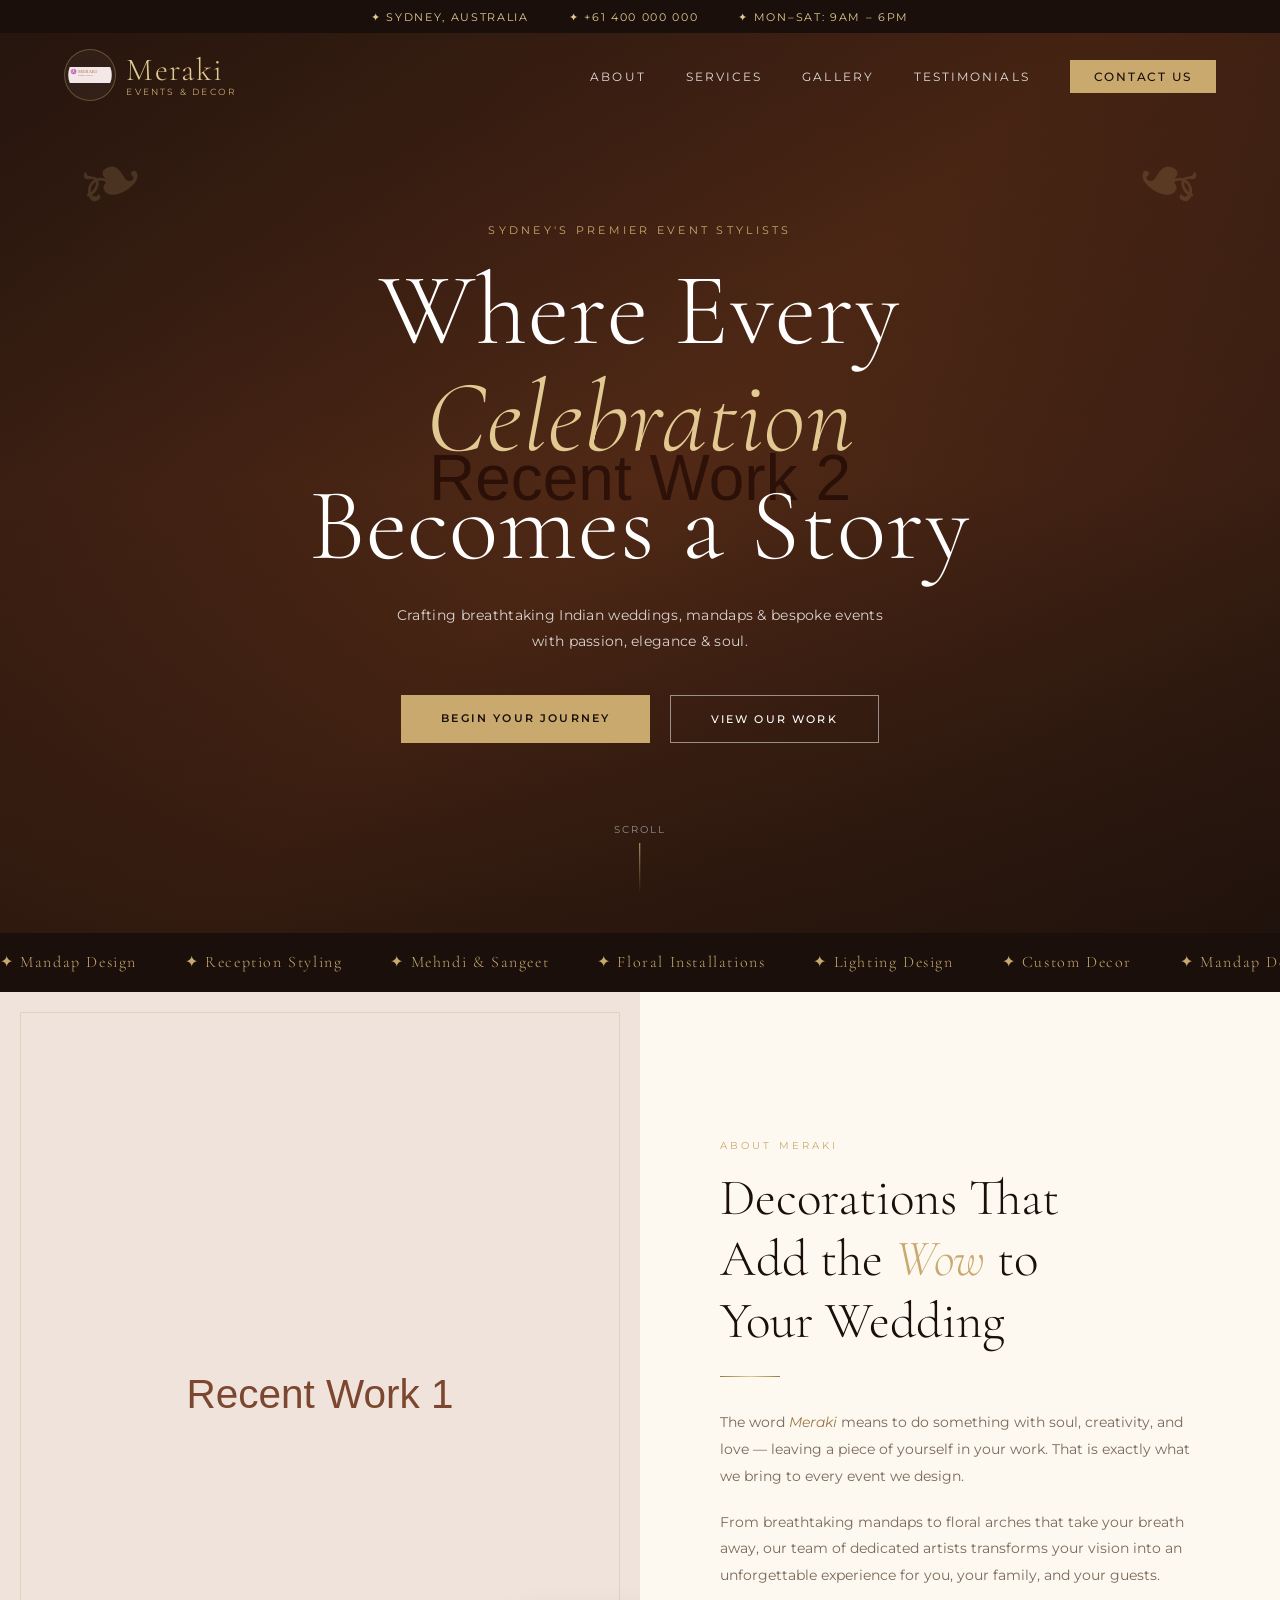
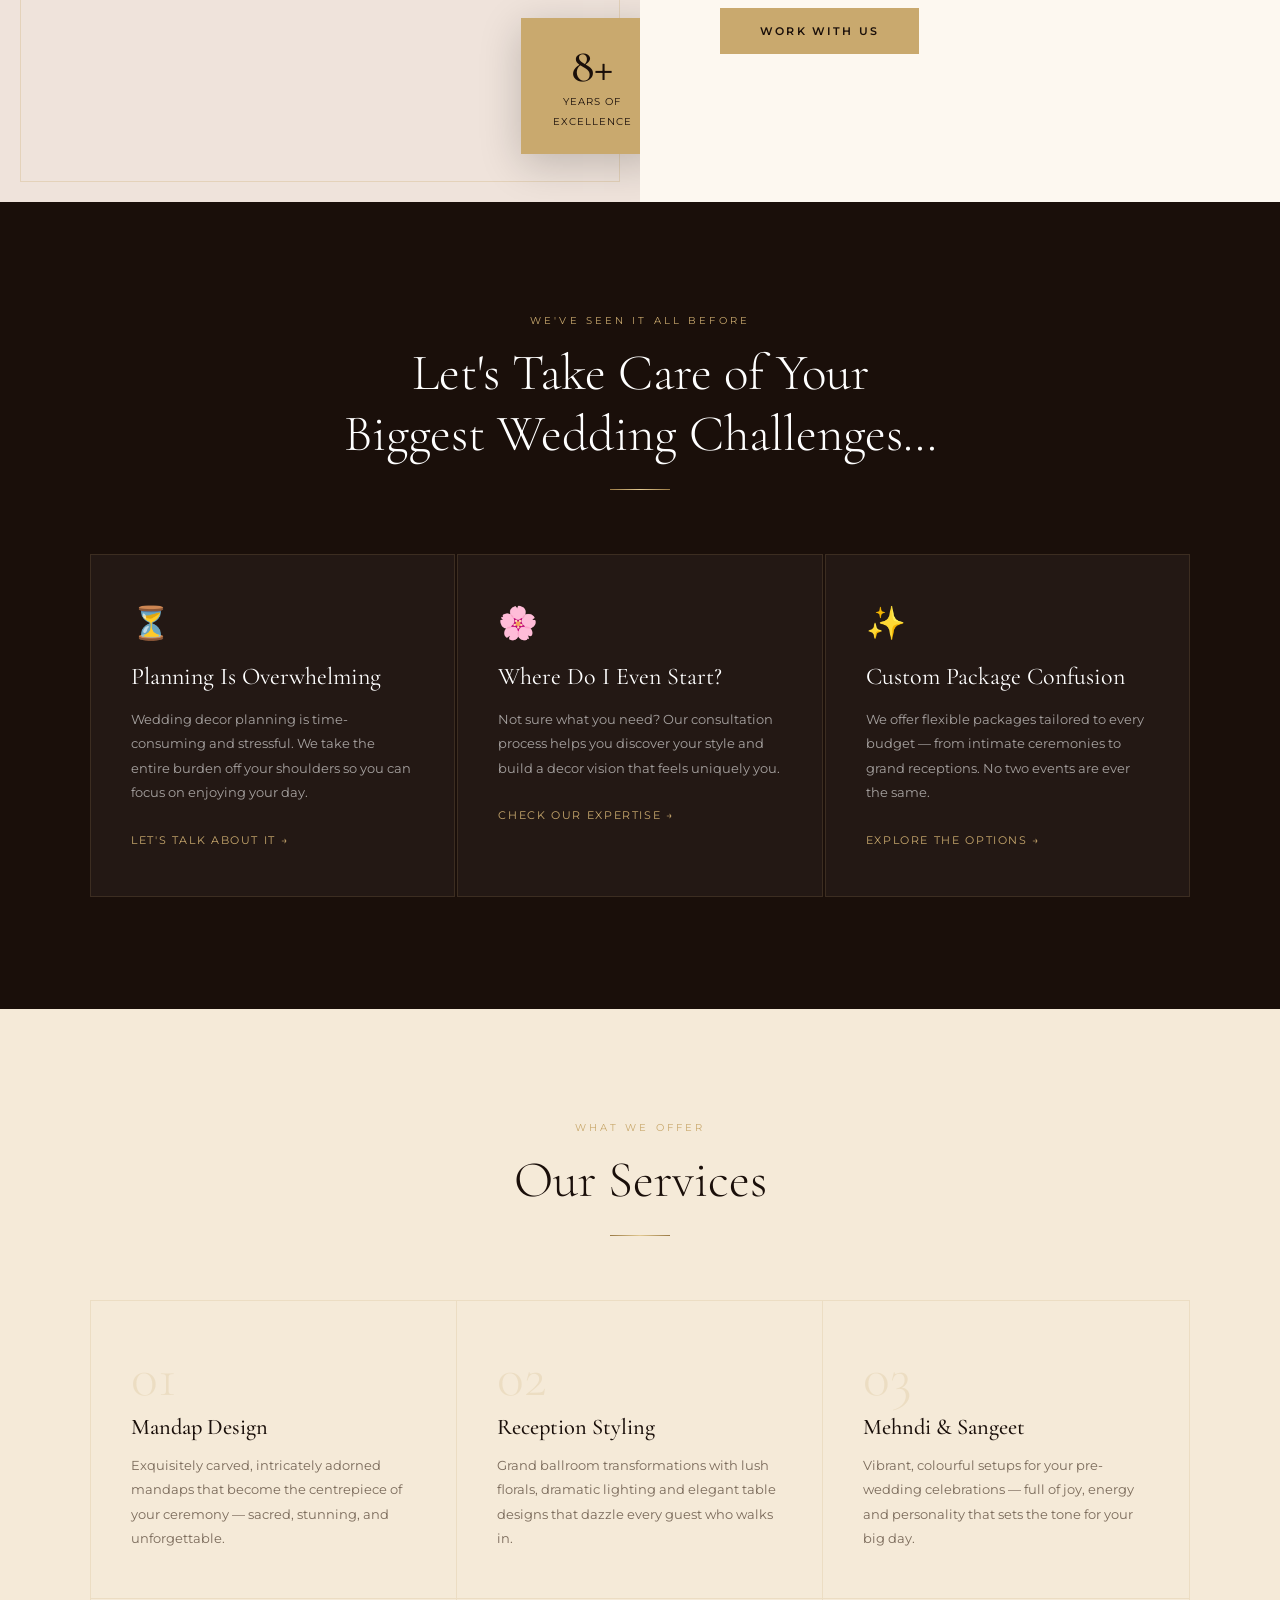
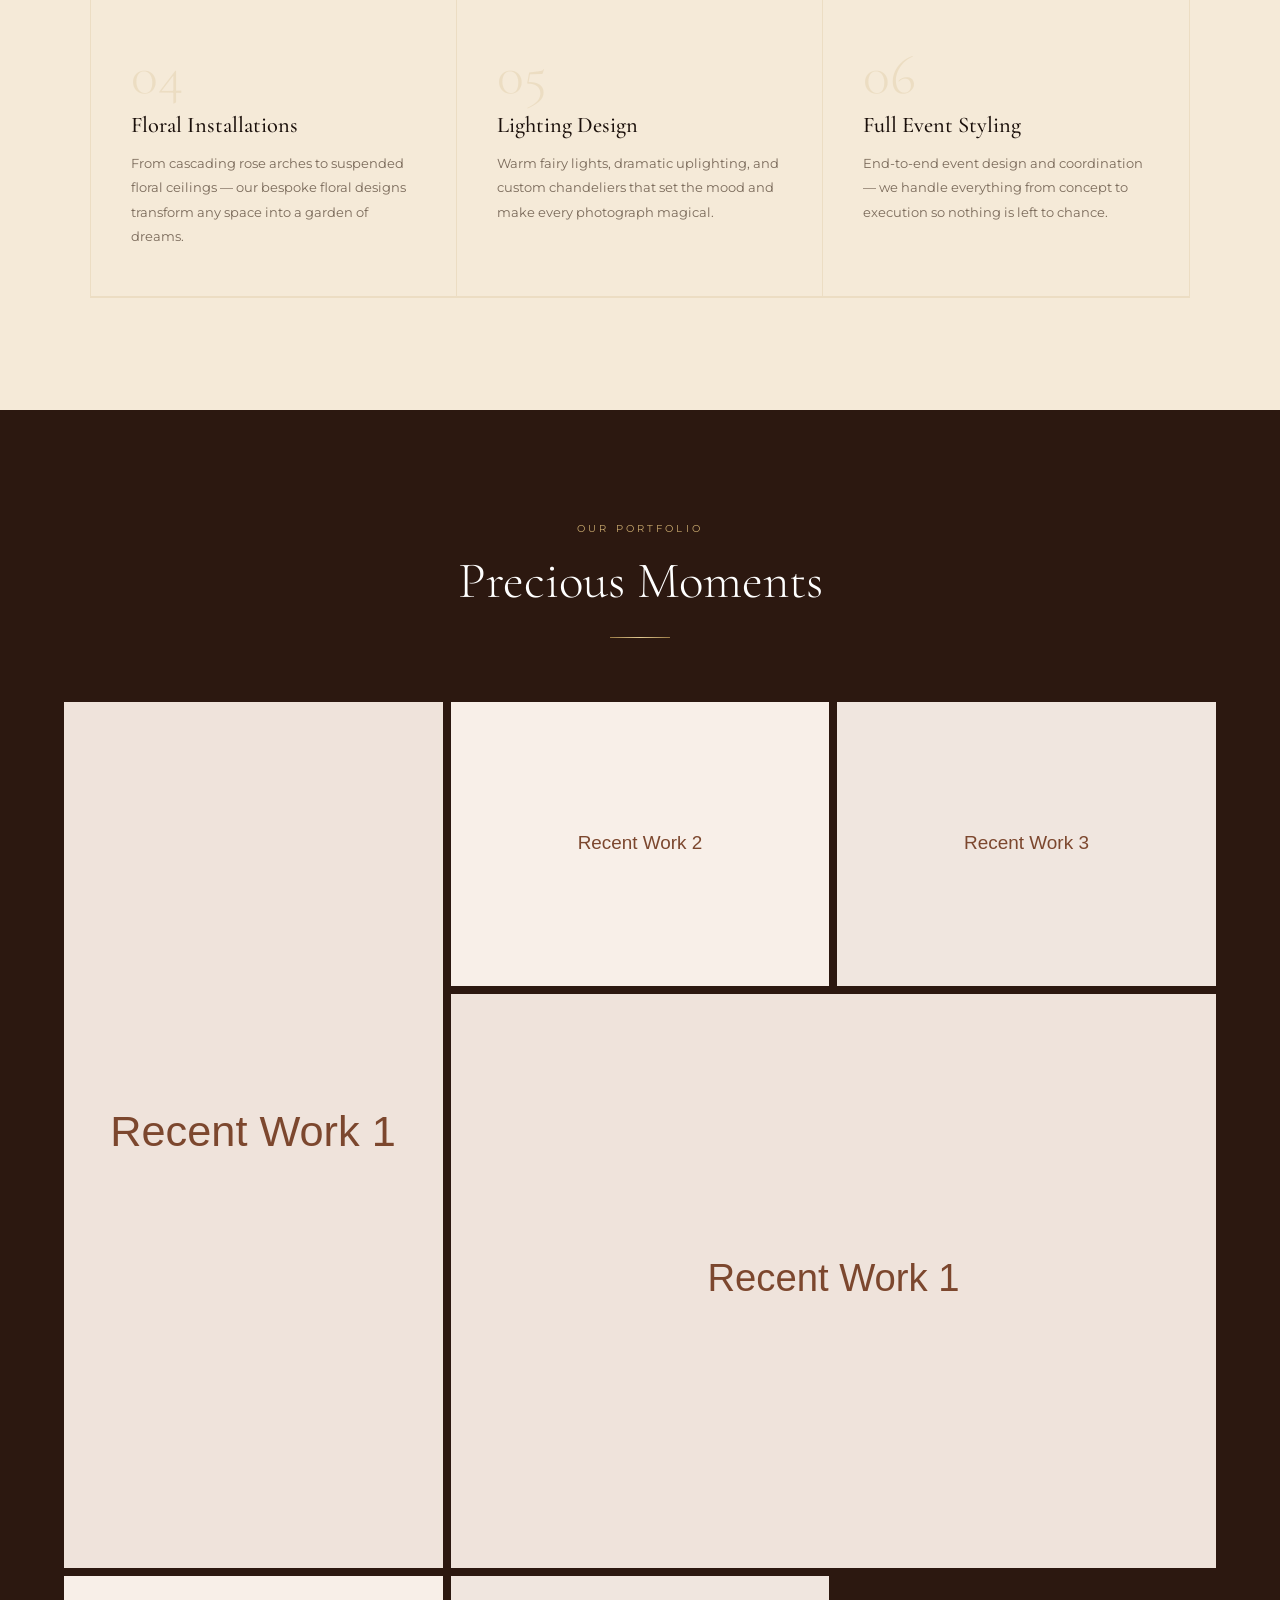
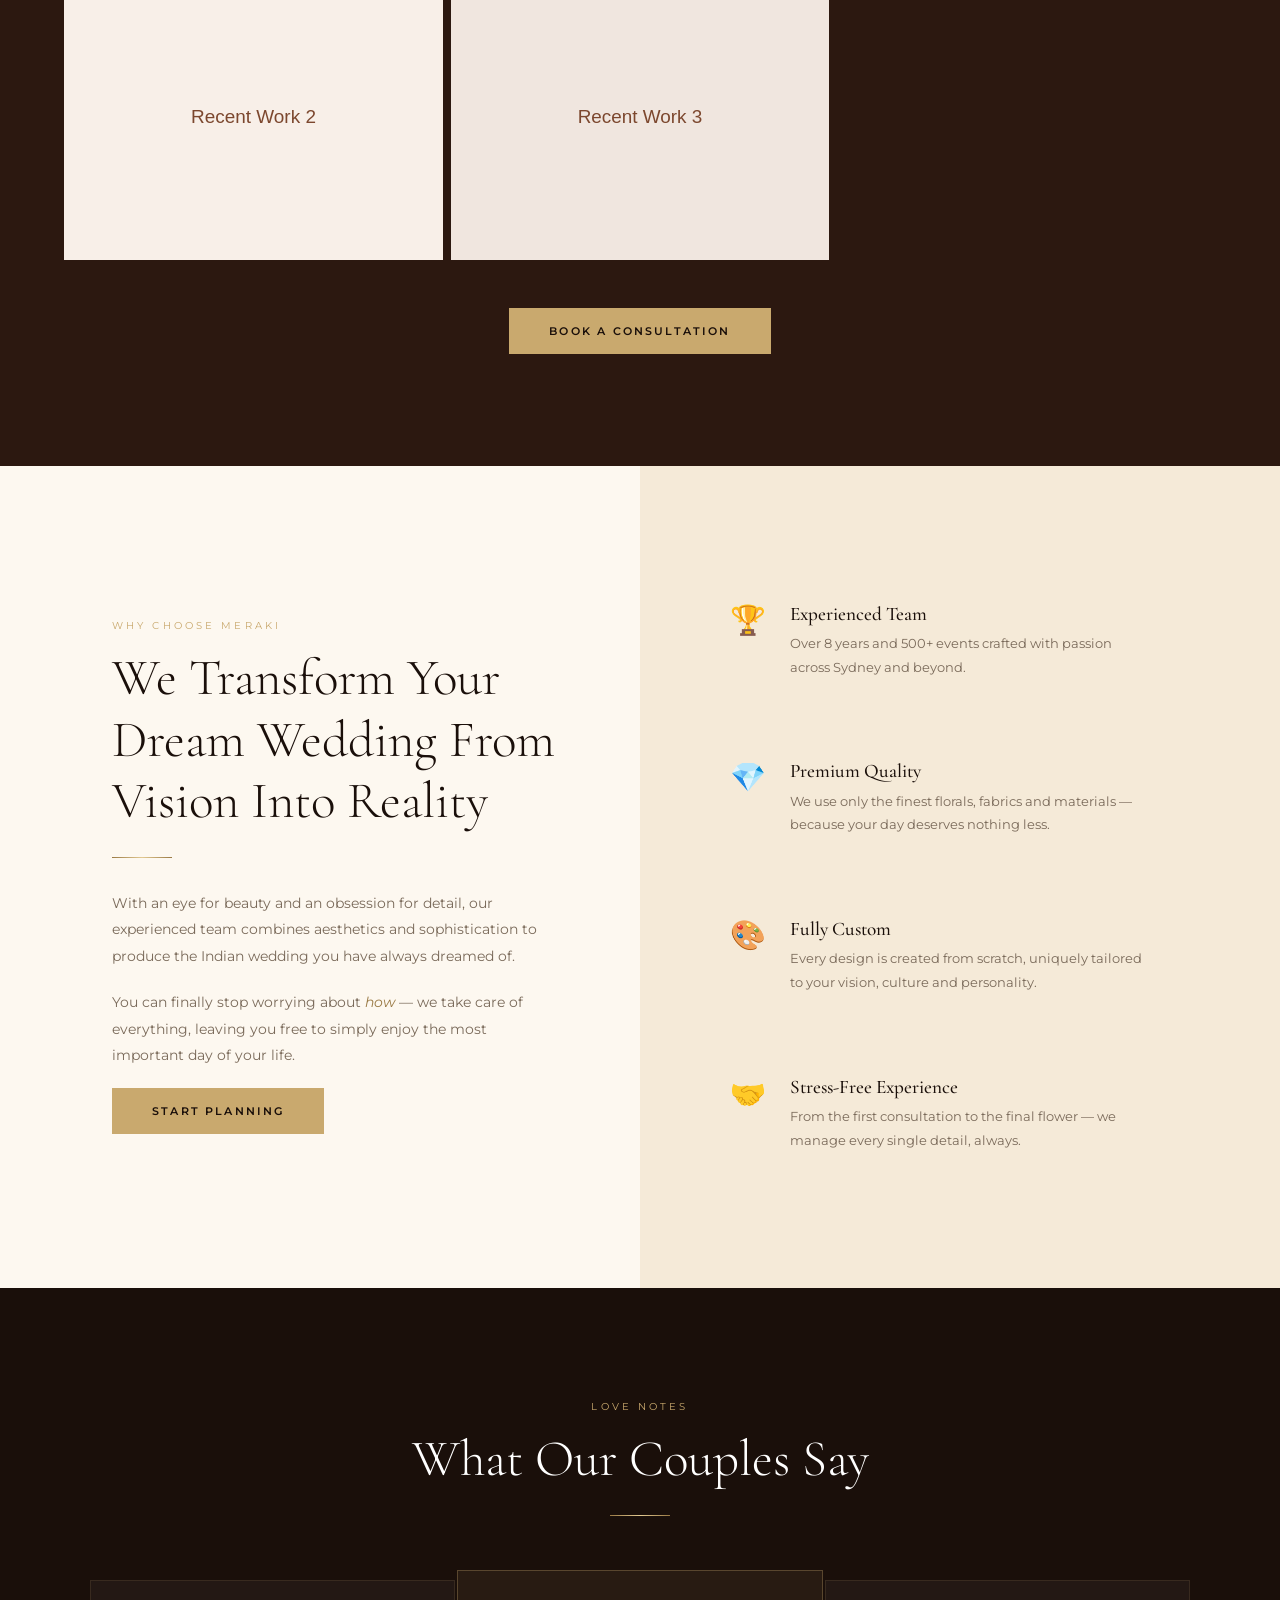
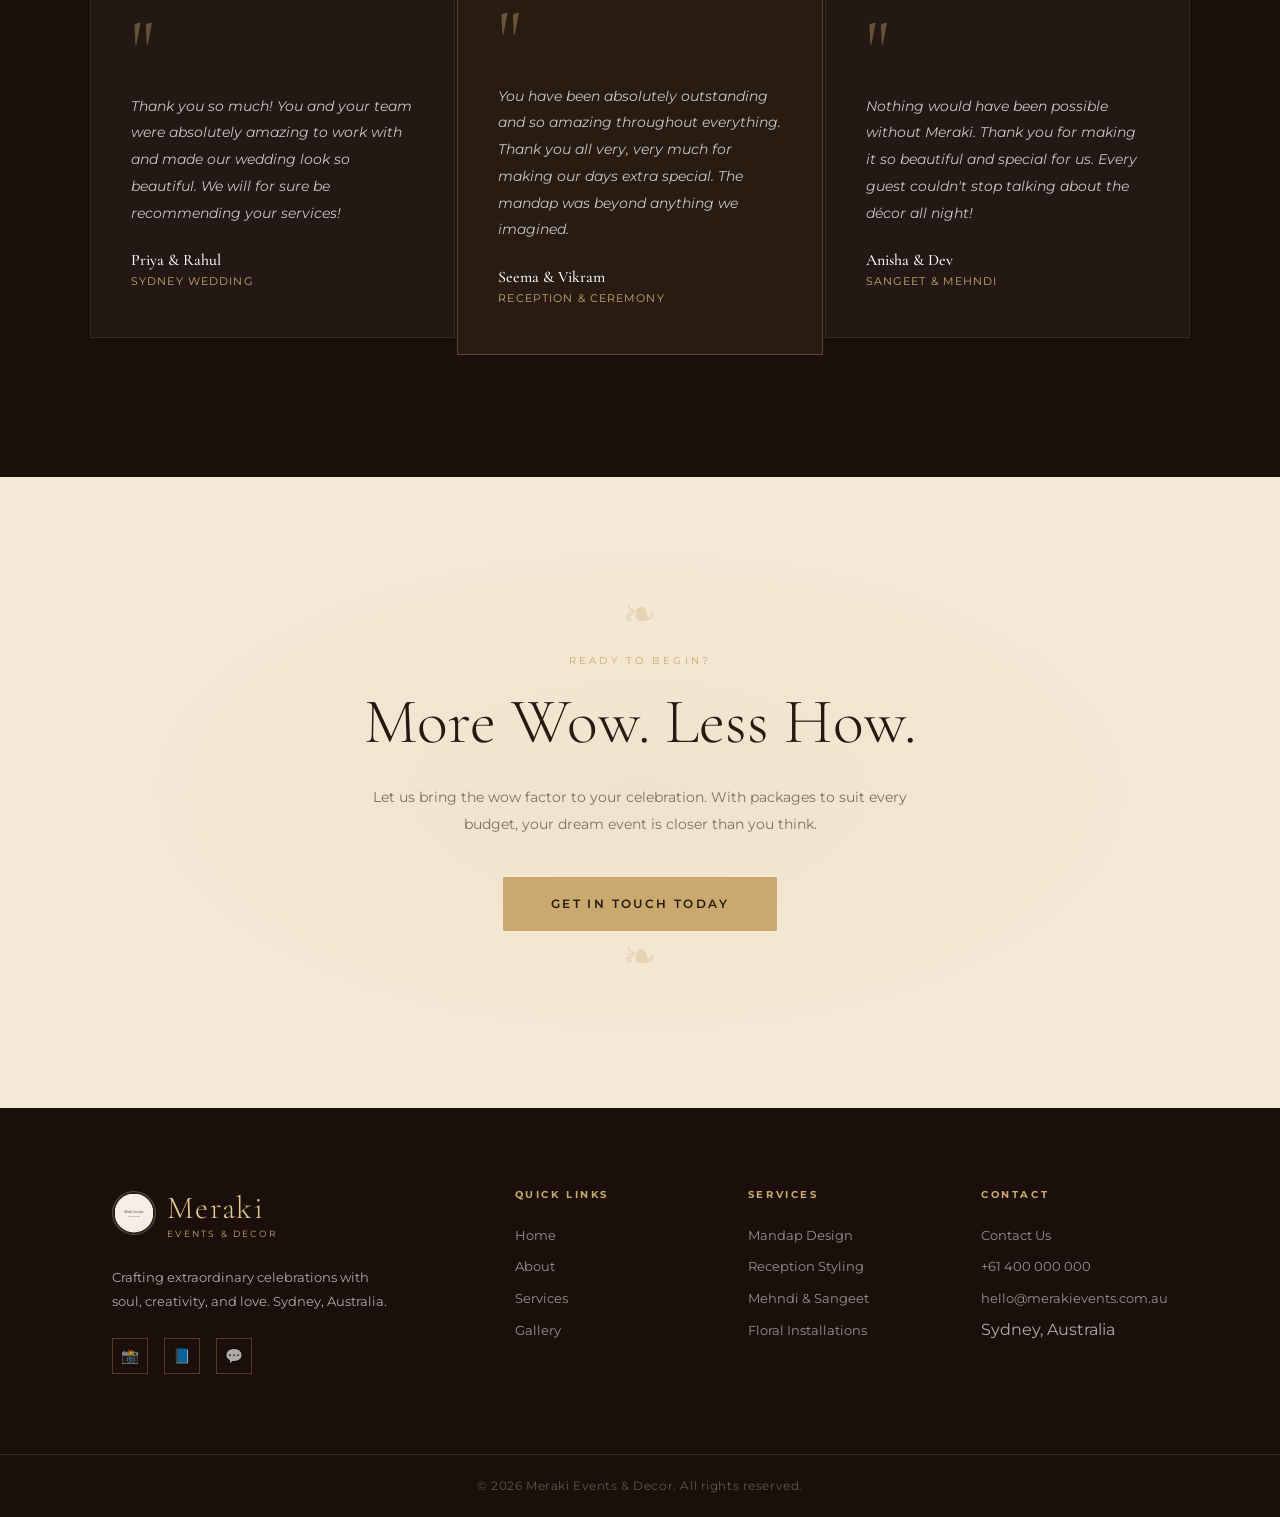
==== commit 34ec3f5b: "Fix missing site assets and add logo branding" ====
--- a/index.html
+++ b/index.html
@@ -20,9 +20,12 @@
 
   <!-- NAVIGATION -->
   <nav class="nav" id="nav">
-    <a href="index.html" class="nav-logo">
-      <span class="logo-meraki">Meraki</span>
-      <span class="logo-sub">Events &amp; Decor</span>
+    <a href="index.html" class="nav-logo" aria-label="Meraki Events & Decor Home">
+      <img src="assets/meraki-logo.svg" alt="Meraki Events & Decor logo" class="brand-logo" />
+      <span class="logo-stack">
+        <span class="logo-meraki">Meraki</span>
+        <span class="logo-sub">Events &amp; Decor</span>
+      </span>
     </a>
     <button class="hamburger" id="hamburger" aria-label="Menu">
       <span></span><span></span><span></span>
@@ -78,7 +81,7 @@
   <section class="about" id="about">
     <div class="about-img-col">
       <div class="about-img-frame">
-        <img src="assets/about.jpg" alt="Meraki Events Decor" onerror="this.style.background='linear-gradient(135deg,#c9a96e22,#8b1a1a22)';this.style.minHeight='480px';this.removeAttribute('onerror')" />
+        <img src="assets/work-1.svg" alt="Meraki Events Decor" onerror="this.style.background='linear-gradient(135deg,#c9a96e22,#8b1a1a22)';this.style.minHeight='480px';this.removeAttribute('onerror')" />
         <div class="about-img-badge">
           <span class="badge-num">8+</span>
           <span class="badge-txt">Years of<br/>Excellence</span>
@@ -174,27 +177,27 @@
     </div>
     <div class="gallery-grid">
       <div class="gallery-item tall" data-reveal>
-        <img src="assets/gallery1.jpg" alt="Wedding decor" onerror="this.parentElement.classList.add('placeholder-img');this.remove()" />
+        <img src="assets/work-1.svg" alt="Wedding decor" onerror="this.parentElement.classList.add('placeholder-img');this.remove()" />
         <div class="gallery-caption">Grand Mandap</div>
       </div>
       <div class="gallery-item" data-reveal>
-        <img src="assets/gallery2.jpg" alt="Floral arch" onerror="this.parentElement.classList.add('placeholder-img');this.remove()" />
+        <img src="assets/work-2.svg" alt="Floral arch" onerror="this.parentElement.classList.add('placeholder-img');this.remove()" />
         <div class="gallery-caption">Floral Arch</div>
       </div>
       <div class="gallery-item" data-reveal>
-        <img src="assets/gallery3.jpg" alt="Reception" onerror="this.parentElement.classList.add('placeholder-img');this.remove()" />
+        <img src="assets/work-3.svg" alt="Reception" onerror="this.parentElement.classList.add('placeholder-img');this.remove()" />
         <div class="gallery-caption">Reception Hall</div>
       </div>
       <div class="gallery-item wide" data-reveal>
-        <img src="assets/gallery4.jpg" alt="Sangeet decor" onerror="this.parentElement.classList.add('placeholder-img');this.remove()" />
+        <img src="assets/work-1.svg" alt="Sangeet decor" onerror="this.parentElement.classList.add('placeholder-img');this.remove()" />
         <div class="gallery-caption">Sangeet Night</div>
       </div>
       <div class="gallery-item" data-reveal>
-        <img src="assets/gallery5.jpg" alt="Mehndi setup" onerror="this.parentElement.classList.add('placeholder-img');this.remove()" />
+        <img src="assets/work-2.svg" alt="Mehndi setup" onerror="this.parentElement.classList.add('placeholder-img');this.remove()" />
         <div class="gallery-caption">Mehndi Setup</div>
       </div>
       <div class="gallery-item" data-reveal>
-        <img src="assets/gallery6.jpg" alt="Table styling" onerror="this.parentElement.classList.add('placeholder-img');this.remove()" />
+        <img src="assets/work-3.svg" alt="Table styling" onerror="this.parentElement.classList.add('placeholder-img');this.remove()" />
         <div class="gallery-caption">Table Styling</div>
       </div>
     </div>
@@ -294,9 +297,12 @@
   <footer class="footer">
     <div class="footer-top">
       <div class="footer-brand">
-        <a href="index.html" class="footer-logo">
-          <span class="logo-meraki">Meraki</span>
-          <span class="logo-sub">Events &amp; Decor</span>
+        <a href="index.html" class="footer-logo" aria-label="Meraki Events & Decor Home">
+          <img src="assets/logo.svg" alt="Meraki logo mark" class="footer-logo-mark" />
+          <span class="logo-stack">
+            <span class="logo-meraki">Meraki</span>
+            <span class="logo-sub">Events &amp; Decor</span>
+          </span>
         </a>
         <p>Crafting extraordinary celebrations with soul, creativity, and love. Sydney, Australia.</p>
         <div class="social-links">
--- a/styles.css
+++ b/styles.css
@@ -76,8 +76,23 @@
   
   .nav-logo {
     display: flex;
+    align-items: center;
+    gap: 0.65rem;
+    line-height: 1;
+  }
+  .brand-logo {
+    width: 52px;
+    height: 52px;
+    object-fit: contain;
+    border-radius: 999px;
+    border: 1px solid rgba(201,169,110,0.35);
+    background: rgba(255,255,255,0.04);
+    padding: 0.2rem;
+    flex-shrink: 0;
+  }
+  .logo-stack {
+    display: flex;
     flex-direction: column;
-    line-height: 1;
   }
   .logo-meraki {
     font-family: var(--font-display);
@@ -167,7 +182,7 @@
     position: absolute;
     inset: 0;
     background:
-      url('assets/hero.jpg') center/cover no-repeat,
+      url('assets/work-2.svg') center/cover no-repeat,
       linear-gradient(135deg, #1a0f0a 0%, #3d1f10 50%, #1a0f0a 100%);
     background-blend-mode: overlay;
   }
@@ -845,7 +860,8 @@
     margin-bottom: 1.5rem;
     max-width: 280px;
   }
-  .footer-logo { display: inline-flex; flex-direction: column; margin-bottom: 0.5rem; }
+  .footer-logo { display: inline-flex; align-items: center; gap: 0.7rem; margin-bottom: 0.5rem; }
+  .footer-logo-mark { width: 44px; height: 44px; object-fit: cover; border: 1px solid rgba(201,169,110,0.35); border-radius: 999px; padding: 0.1rem; background: rgba(255,255,255,0.06); }
   
   .social-links { display: flex; gap: 1rem; }
   .social-links a {
@@ -919,6 +935,7 @@
   @media (max-width: 768px) {
     .topbar { display: none; }
     .nav { padding: 1rem 1.5rem; margin-top: 0; }
+    .brand-logo { width: 44px; height: 44px; }
     .nav.scrolled { padding: 0.8rem 1.5rem; }
     .nav-links {
       display: none;
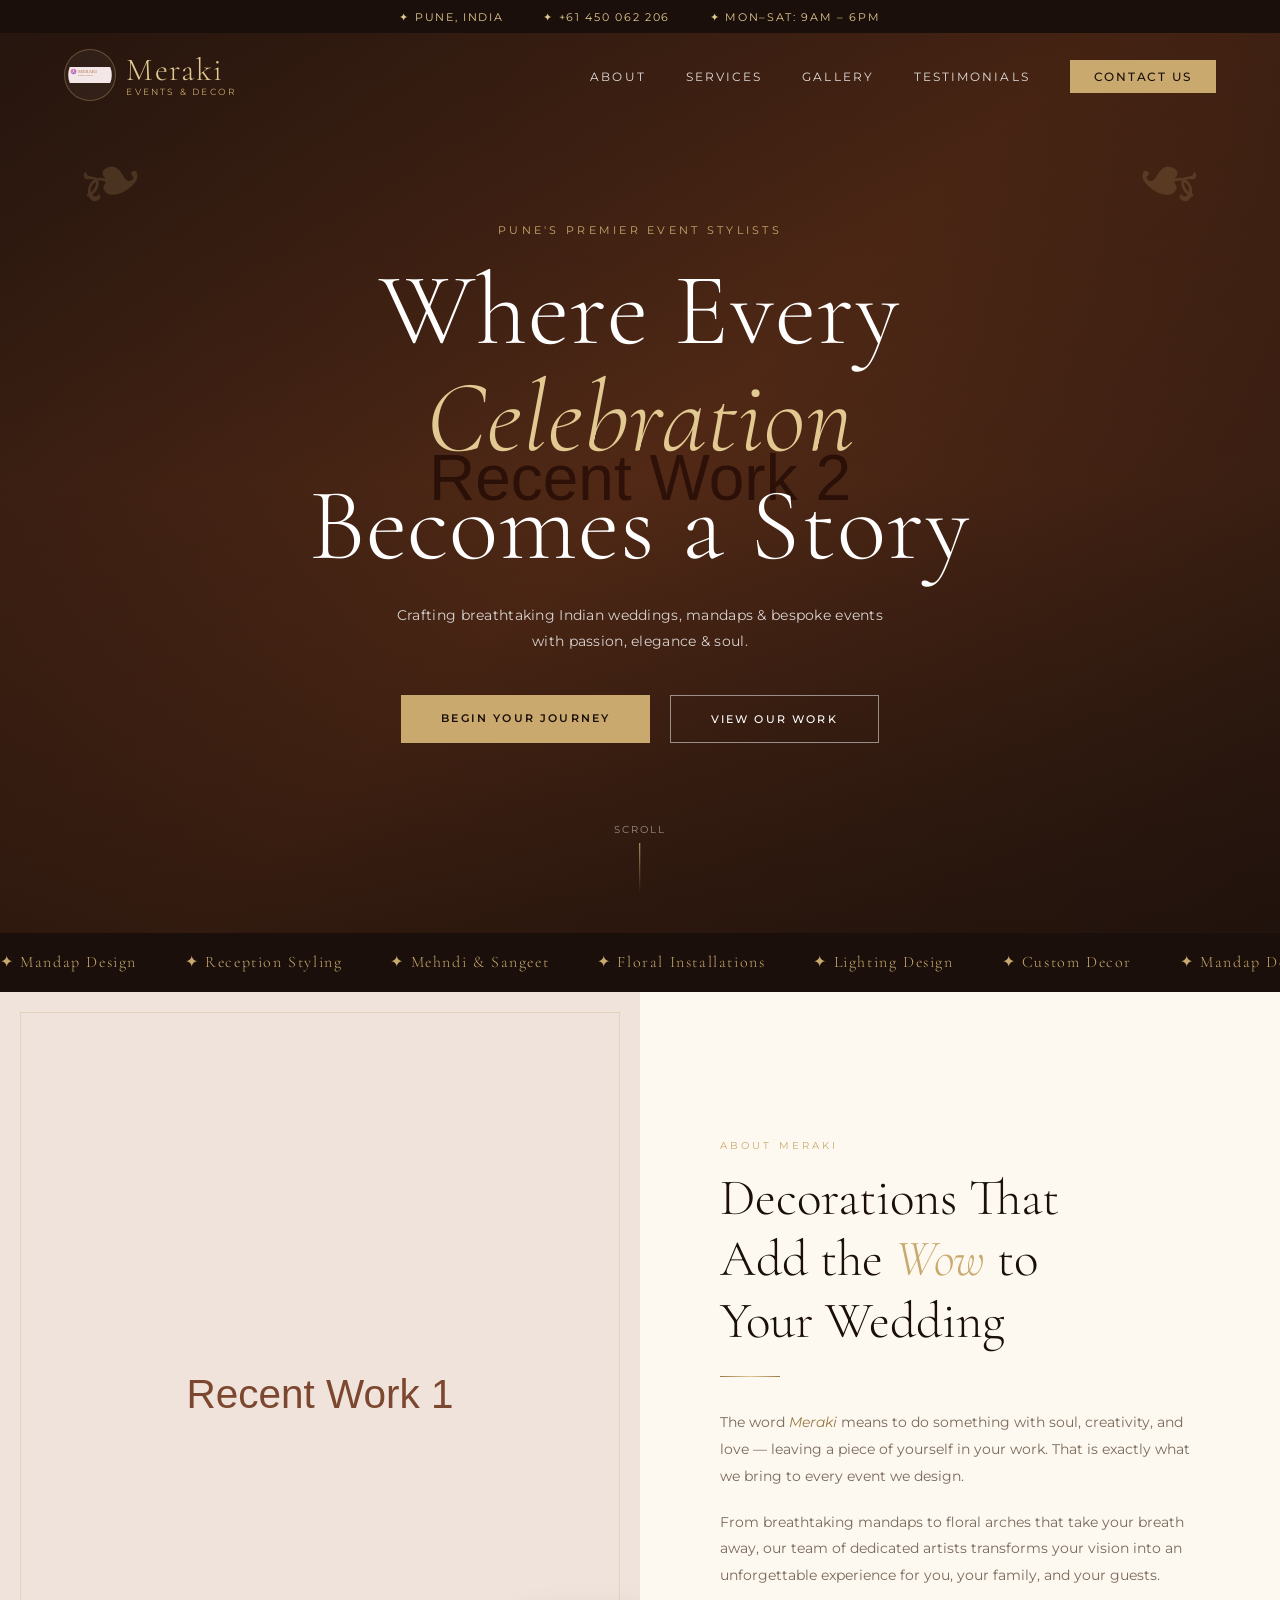
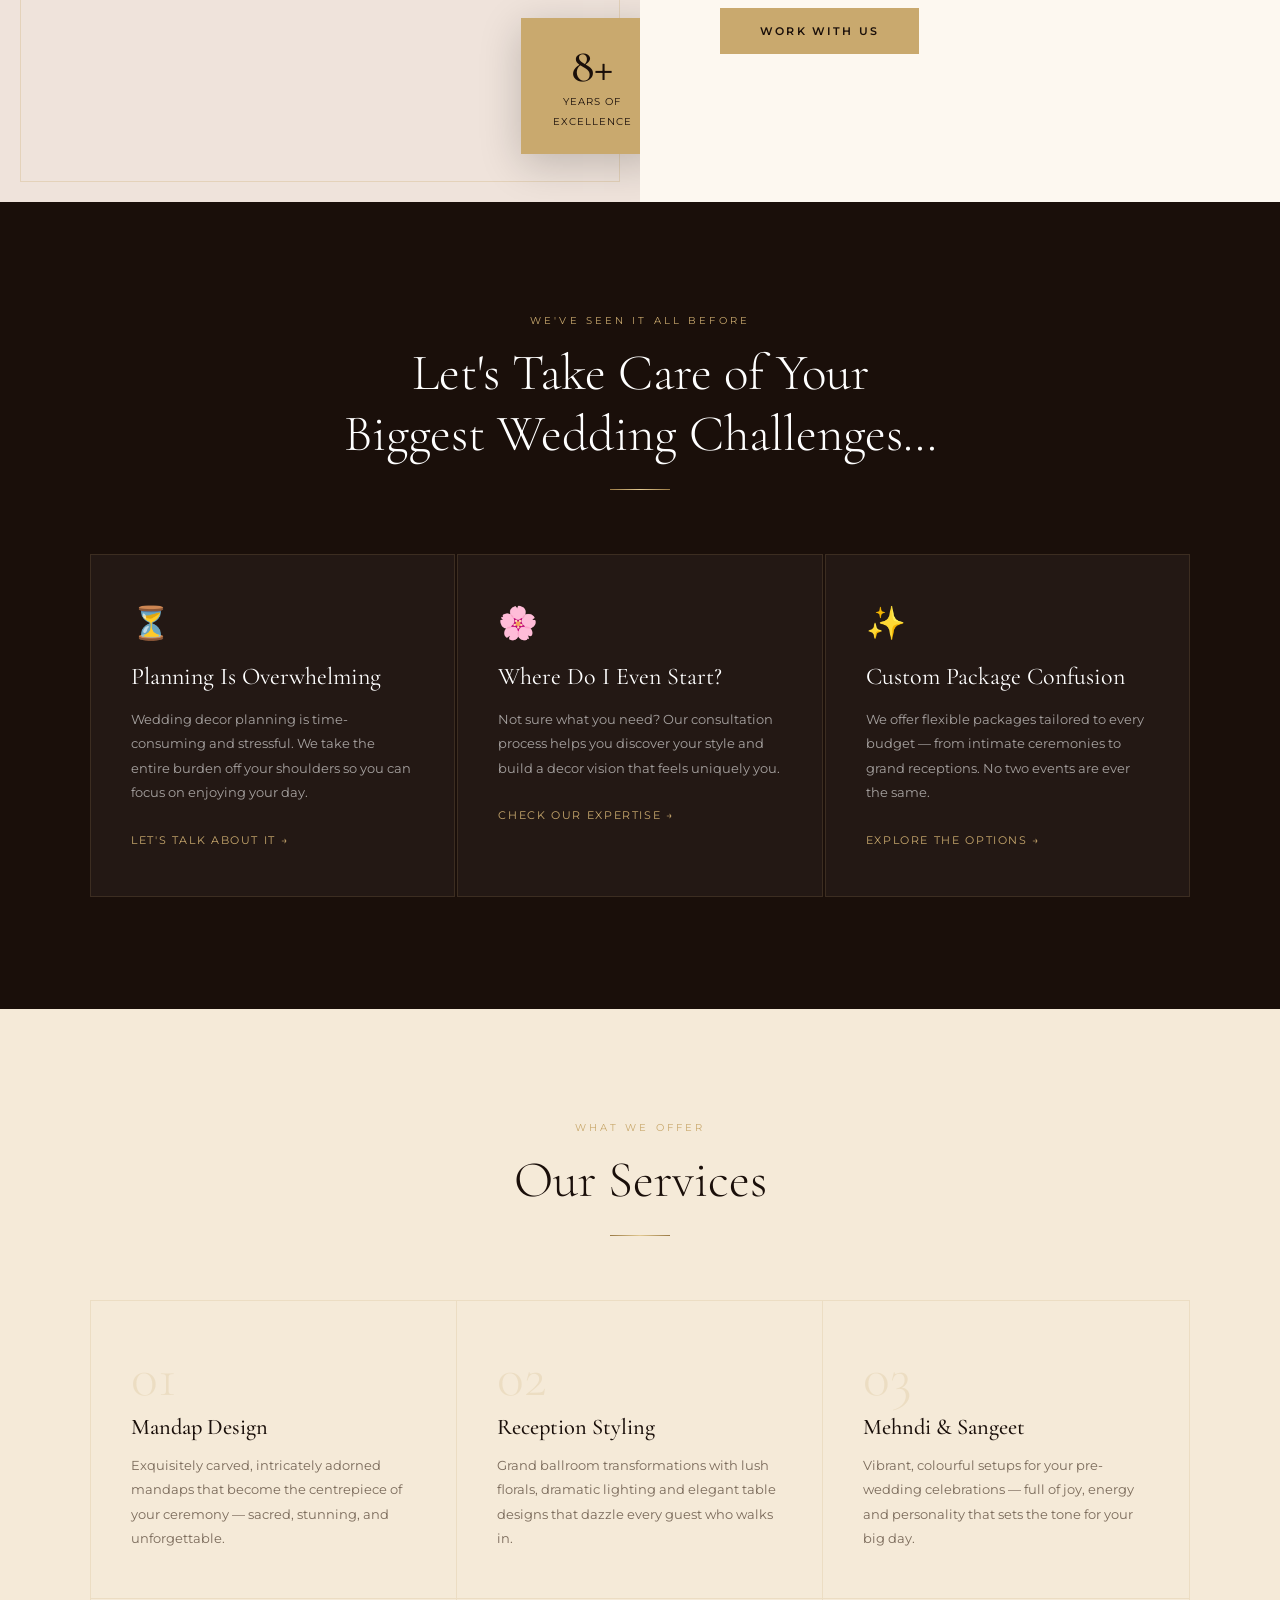
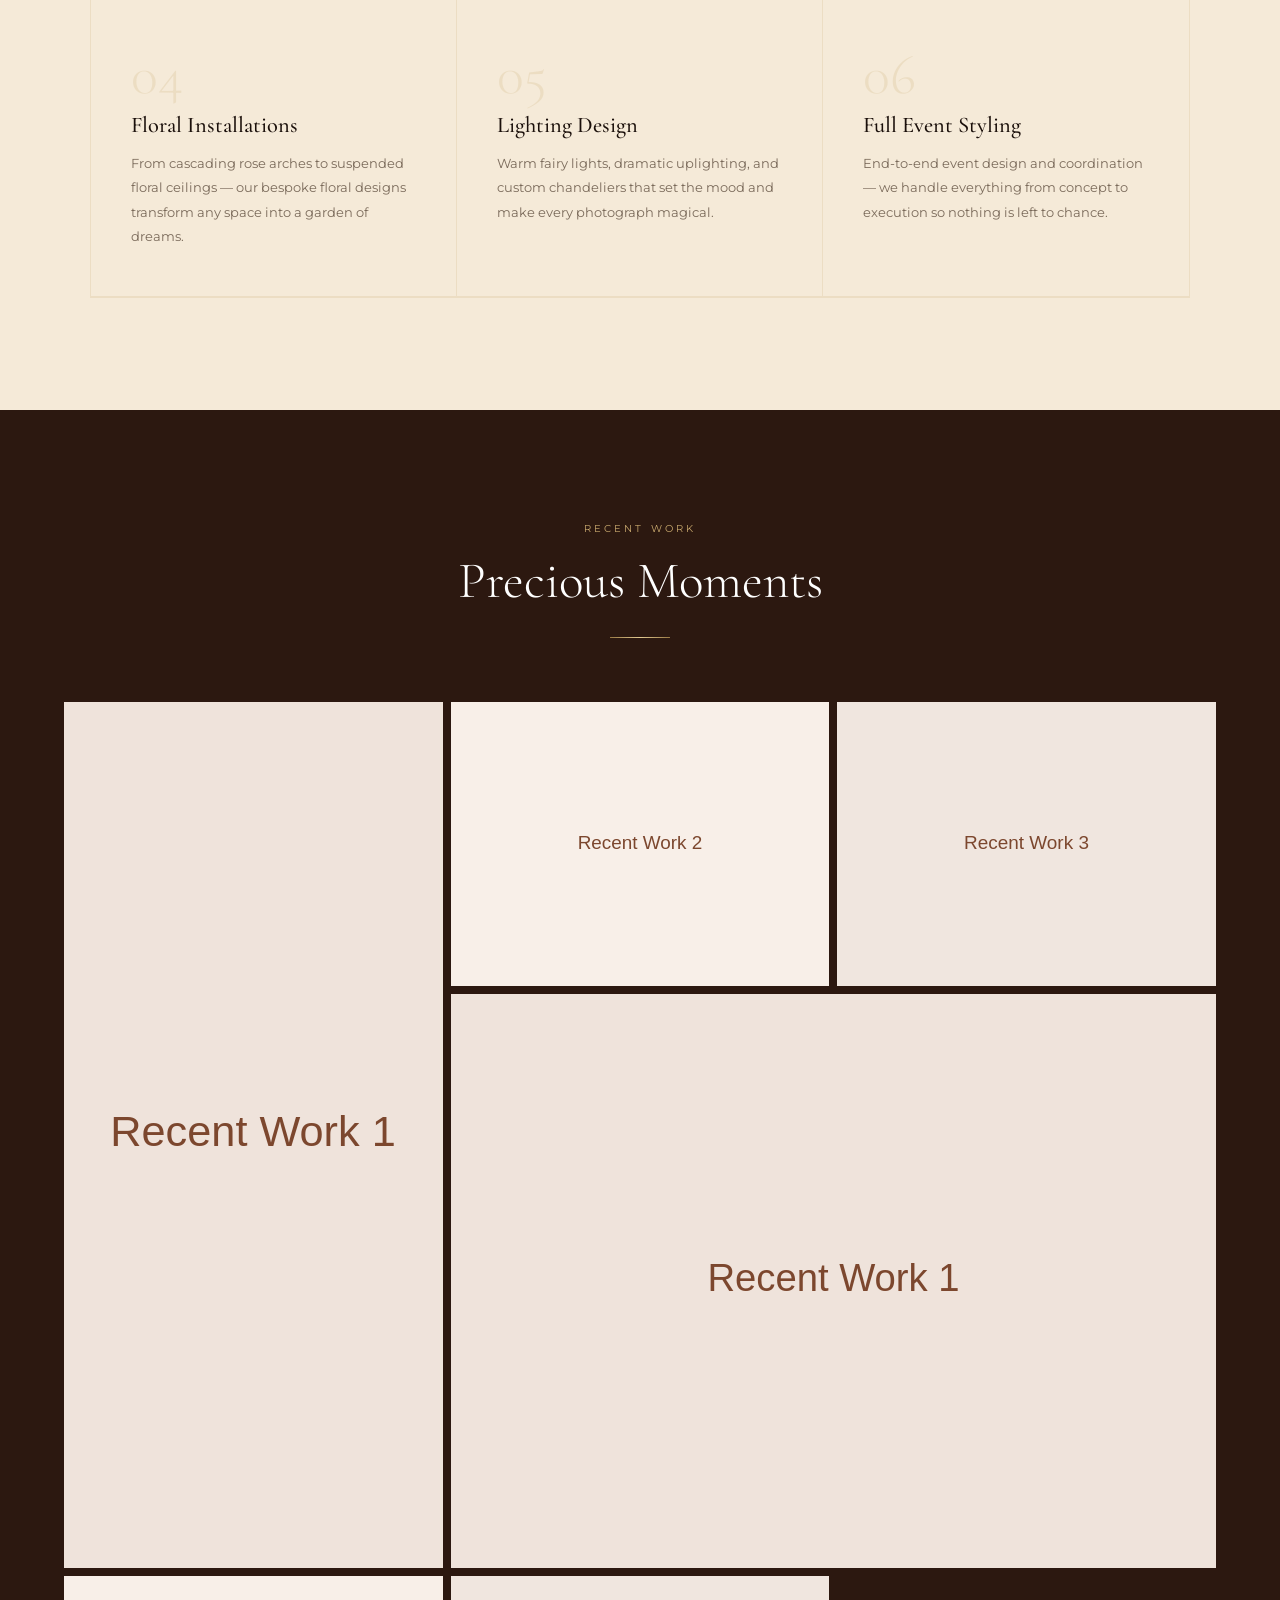
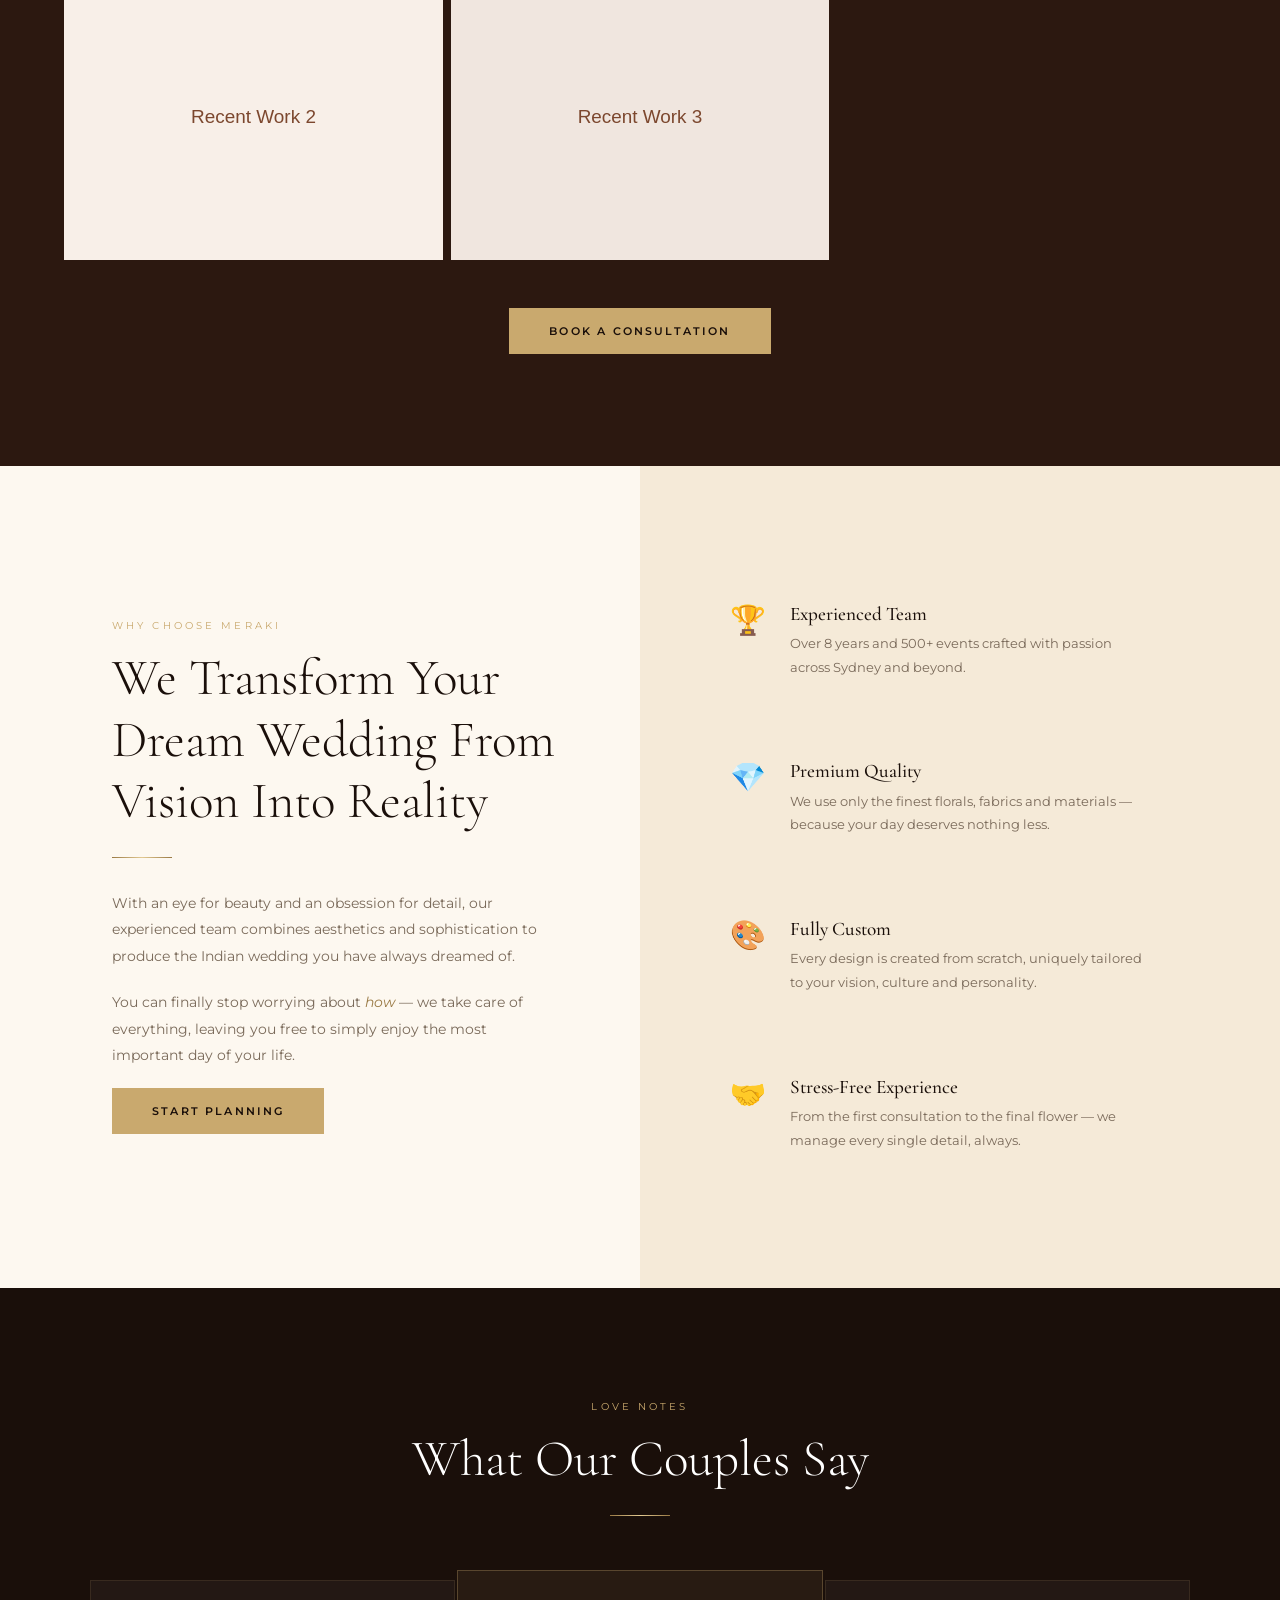
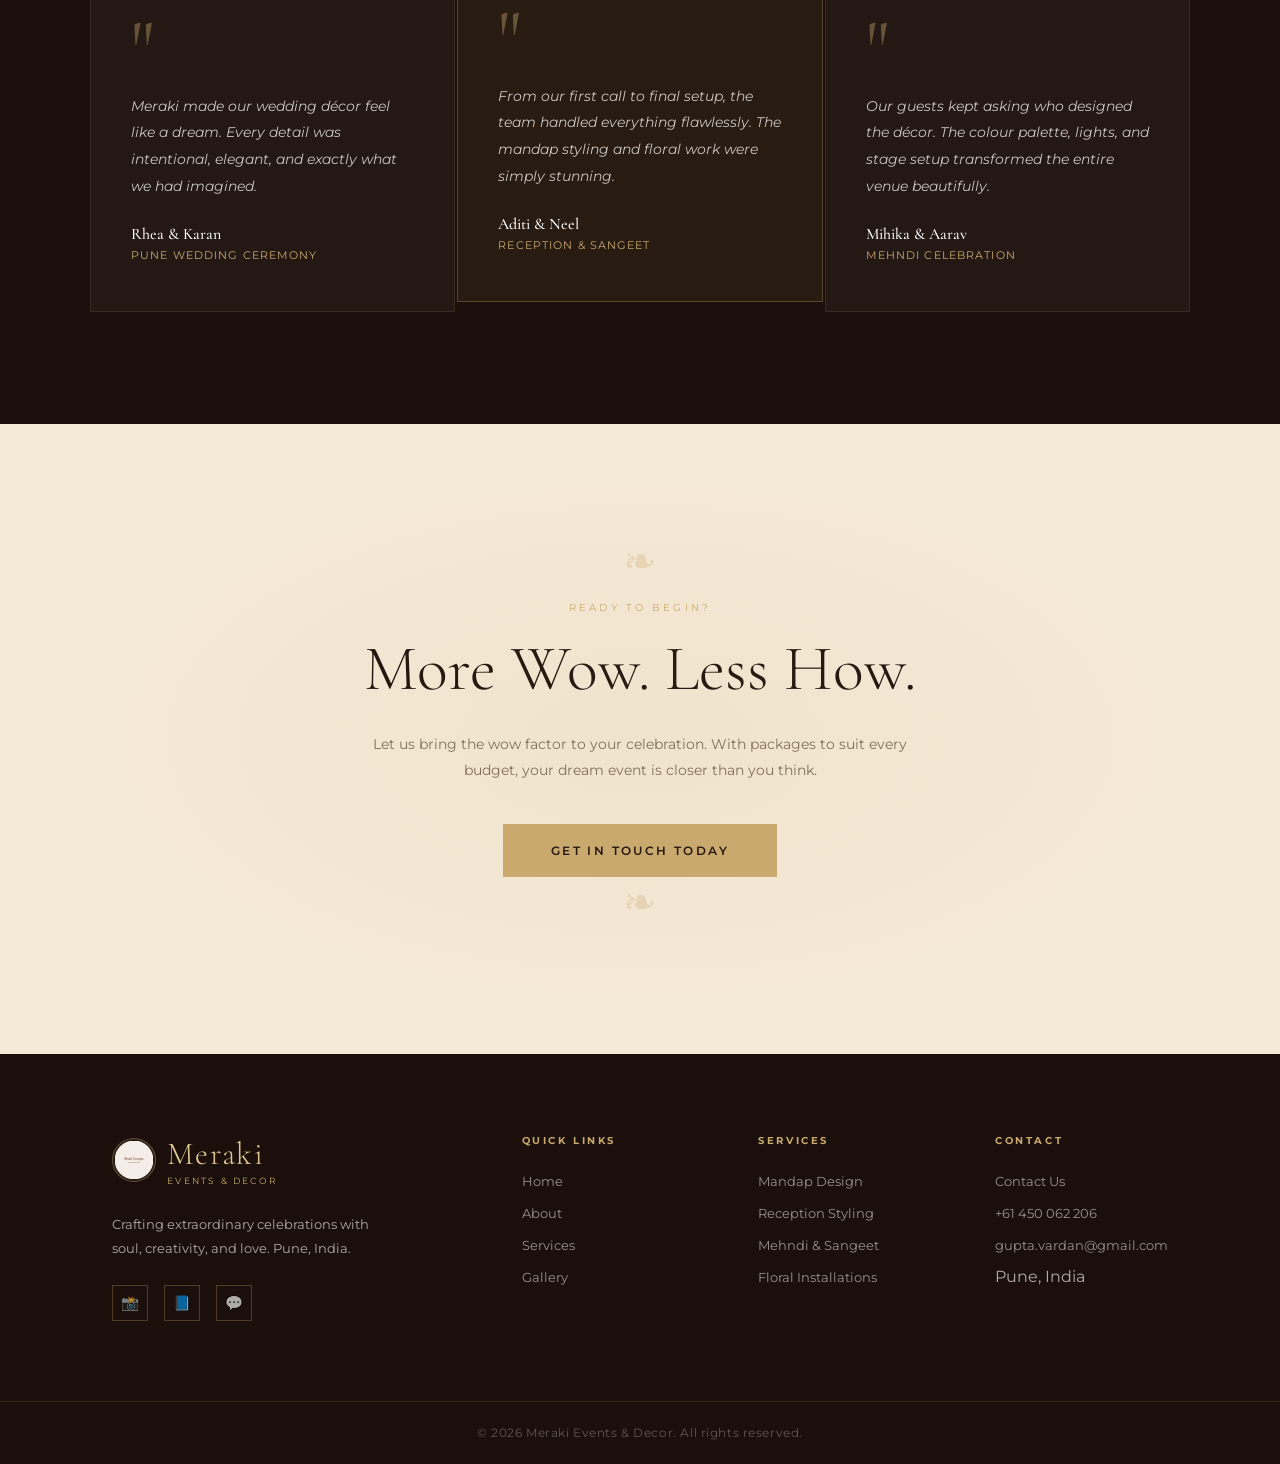
==== commit 389141e0: "Update contact details and refresh homepage content" ====
--- a/index.html
+++ b/index.html
@@ -13,8 +13,8 @@
 
   <!-- TOP BAR -->
   <div class="topbar">
-    <span>✦ Sydney, Australia</span>
-    <span>✦ <a href="tel:+61400000000">+61 400 000 000</a></span>
+    <span>✦ Pune, India</span>
+    <span>✦ <a href="tel:+61450062206">+61 450 062 206</a></span>
     <span>✦ Mon–Sat: 9AM – 6PM</span>
   </div>
 
@@ -47,7 +47,7 @@
     <div class="hero-ornament top-left">❧</div>
     <div class="hero-ornament top-right">❧</div>
     <div class="hero-content">
-      <p class="hero-eyebrow">Sydney's Premier Event Stylists</p>
+      <p class="hero-eyebrow">Pune's Premier Event Stylists</p>
       <h1 class="hero-title">
         Where Every<br/>
         <em>Celebration</em><br/>
@@ -171,33 +171,33 @@
   <!-- GALLERY -->
   <section class="gallery" id="gallery">
     <div class="gallery-header">
-      <p class="section-eyebrow light">Our Portfolio</p>
+      <p class="section-eyebrow light">Recent Work</p>
       <h2 class="section-title light">Precious Moments</h2>
       <div class="gold-rule center"></div>
     </div>
     <div class="gallery-grid">
       <div class="gallery-item tall" data-reveal>
-        <img src="assets/work-1.svg" alt="Wedding decor" onerror="this.parentElement.classList.add('placeholder-img');this.remove()" />
+        <img src="assets/work-1.svg" alt="Wedding decor" />
         <div class="gallery-caption">Grand Mandap</div>
       </div>
       <div class="gallery-item" data-reveal>
-        <img src="assets/work-2.svg" alt="Floral arch" onerror="this.parentElement.classList.add('placeholder-img');this.remove()" />
+        <img src="assets/work-2.svg" alt="Floral arch" />
         <div class="gallery-caption">Floral Arch</div>
       </div>
       <div class="gallery-item" data-reveal>
-        <img src="assets/work-3.svg" alt="Reception" onerror="this.parentElement.classList.add('placeholder-img');this.remove()" />
+        <img src="assets/work-3.svg" alt="Reception" />
         <div class="gallery-caption">Reception Hall</div>
       </div>
       <div class="gallery-item wide" data-reveal>
-        <img src="assets/work-1.svg" alt="Sangeet decor" onerror="this.parentElement.classList.add('placeholder-img');this.remove()" />
+        <img src="assets/work-1.svg" alt="Sangeet decor" />
         <div class="gallery-caption">Sangeet Night</div>
       </div>
       <div class="gallery-item" data-reveal>
-        <img src="assets/work-2.svg" alt="Mehndi setup" onerror="this.parentElement.classList.add('placeholder-img');this.remove()" />
+        <img src="assets/work-2.svg" alt="Mehndi setup" />
         <div class="gallery-caption">Mehndi Setup</div>
       </div>
       <div class="gallery-item" data-reveal>
-        <img src="assets/work-3.svg" alt="Table styling" onerror="this.parentElement.classList.add('placeholder-img');this.remove()" />
+        <img src="assets/work-3.svg" alt="Table styling" />
         <div class="gallery-caption">Table Styling</div>
       </div>
     </div>
@@ -258,26 +258,26 @@
     <div class="testi-grid">
       <div class="testi-card" data-reveal>
         <div class="quote-mark">"</div>
-        <p>Thank you so much! You and your team were absolutely amazing to work with and made our wedding look so beautiful. We will for sure be recommending your services!</p>
+        <p>Meraki made our wedding décor feel like a dream. Every detail was intentional, elegant, and exactly what we had imagined.</p>
         <div class="testi-author">
-          <strong>Priya & Rahul</strong>
-          <span>Sydney Wedding</span>
+          <strong>Rhea & Karan</strong>
+          <span>Pune Wedding Ceremony</span>
         </div>
       </div>
       <div class="testi-card featured" data-reveal>
         <div class="quote-mark">"</div>
-        <p>You have been absolutely outstanding and so amazing throughout everything. Thank you all very, very much for making our days extra special. The mandap was beyond anything we imagined.</p>
+        <p>From our first call to final setup, the team handled everything flawlessly. The mandap styling and floral work were simply stunning.</p>
         <div class="testi-author">
-          <strong>Seema & Vikram</strong>
-          <span>Reception & Ceremony</span>
+          <strong>Aditi & Neel</strong>
+          <span>Reception & Sangeet</span>
         </div>
       </div>
       <div class="testi-card" data-reveal>
         <div class="quote-mark">"</div>
-        <p>Nothing would have been possible without Meraki. Thank you for making it so beautiful and special for us. Every guest couldn't stop talking about the décor all night!</p>
+        <p>Our guests kept asking who designed the décor. The colour palette, lights, and stage setup transformed the entire venue beautifully.</p>
         <div class="testi-author">
-          <strong>Anisha & Dev</strong>
-          <span>Sangeet & Mehndi</span>
+          <strong>Mihika & Aarav</strong>
+          <span>Mehndi Celebration</span>
         </div>
       </div>
     </div>
@@ -304,11 +304,11 @@
             <span class="logo-sub">Events &amp; Decor</span>
           </span>
         </a>
-        <p>Crafting extraordinary celebrations with soul, creativity, and love. Sydney, Australia.</p>
+        <p>Crafting extraordinary celebrations with soul, creativity, and love. Pune, India.</p>
         <div class="social-links">
-          <a href="#" aria-label="Instagram">📸</a>
-          <a href="#" aria-label="Facebook">📘</a>
-          <a href="#" aria-label="WhatsApp">💬</a>
+          <a href="https://instagram.com" target="_blank" rel="noopener" aria-label="Instagram">📸</a>
+          <a href="https://www.facebook.com/MerakiConceptsEvents/" target="_blank" rel="noopener" aria-label="Facebook">📘</a>
+          <a href="https://wa.me/61450062206" target="_blank" rel="noopener" aria-label="WhatsApp">💬</a>
         </div>
       </div>
       <div class="footer-col">
@@ -333,9 +333,9 @@
         <h5>Contact</h5>
         <ul>
           <li><a href="contact.html">Contact Us</a></li>
-          <li><a href="tel:+61400000000">+61 400 000 000</a></li>
-          <li><a href="mailto:hello@merakievents.com.au">hello@merakievents.com.au</a></li>
-          <li>Sydney, Australia</li>
+          <li><a href="tel:+61450062206">+61 450 062 206</a></li>
+          <li><a href="mailto:gupta.vardan@gmail.com">gupta.vardan@gmail.com</a></li>
+          <li>Pune, India</li>
         </ul>
       </div>
     </div>
